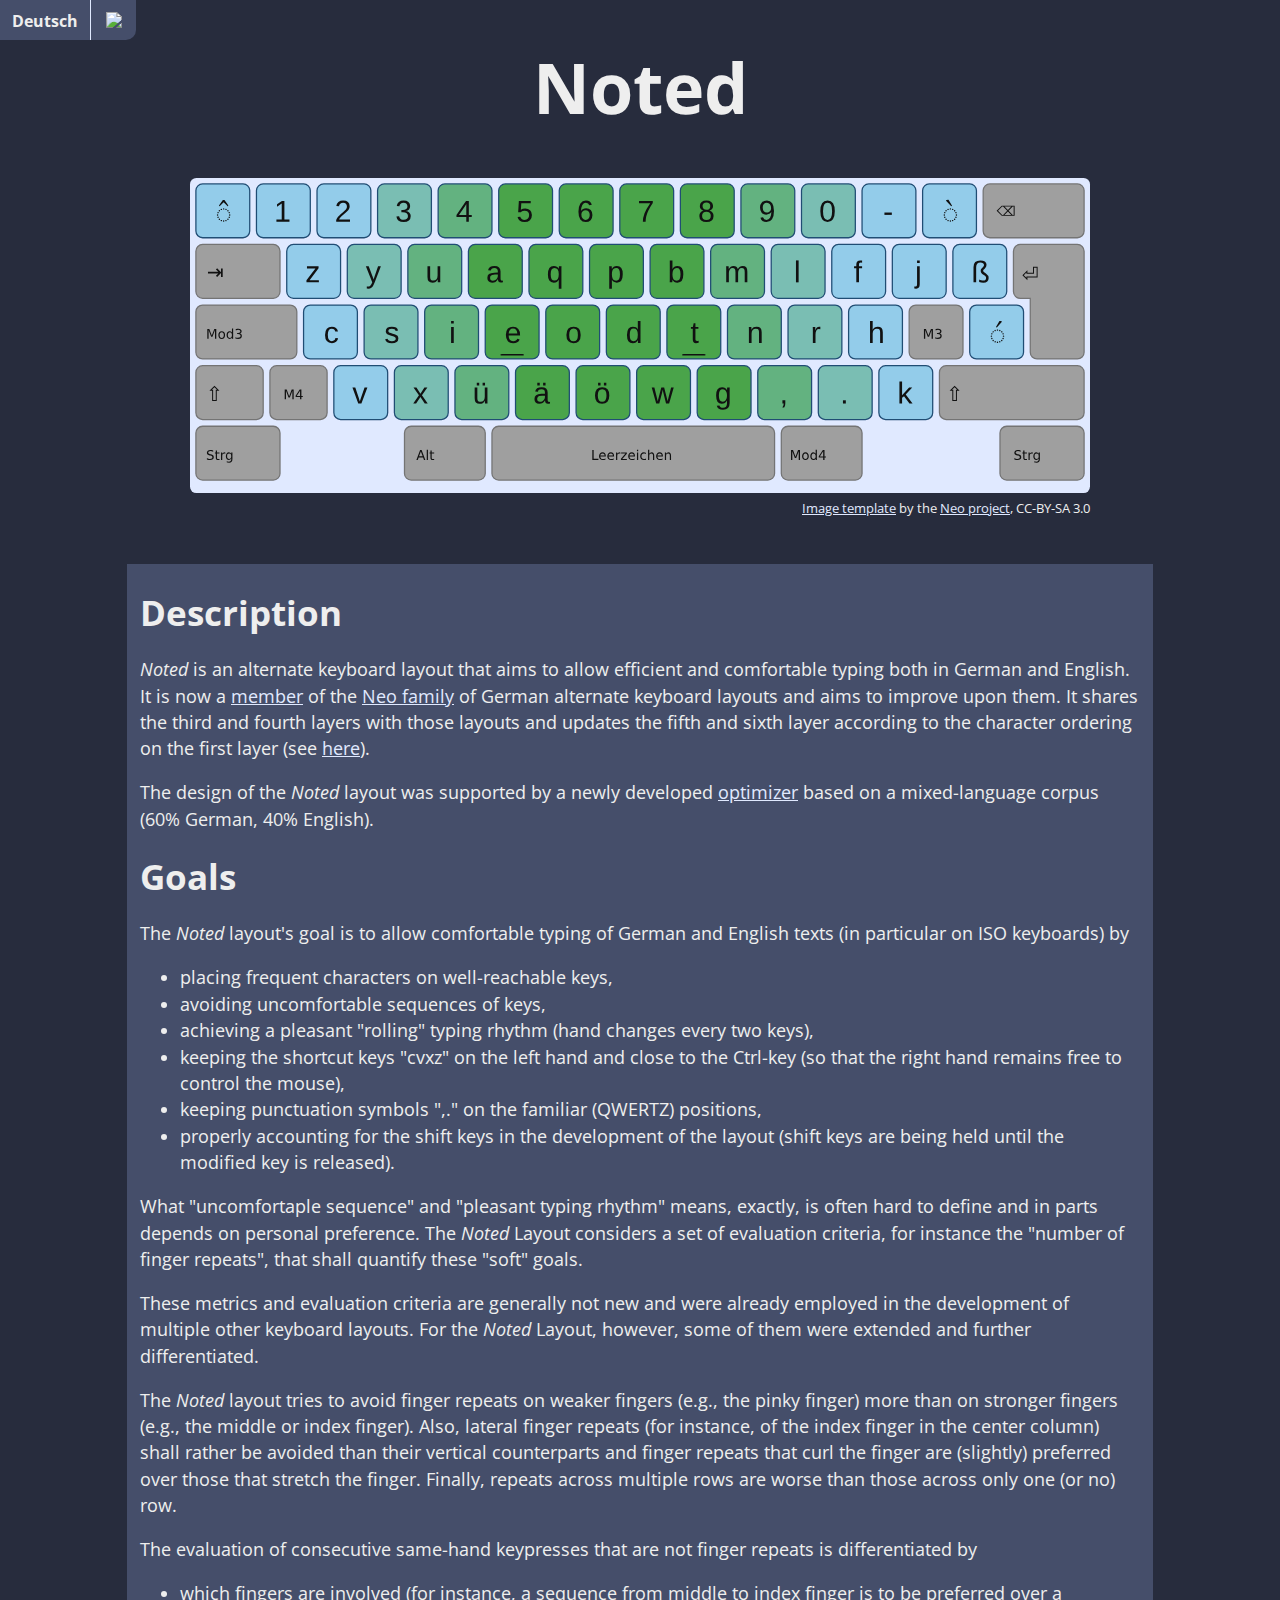
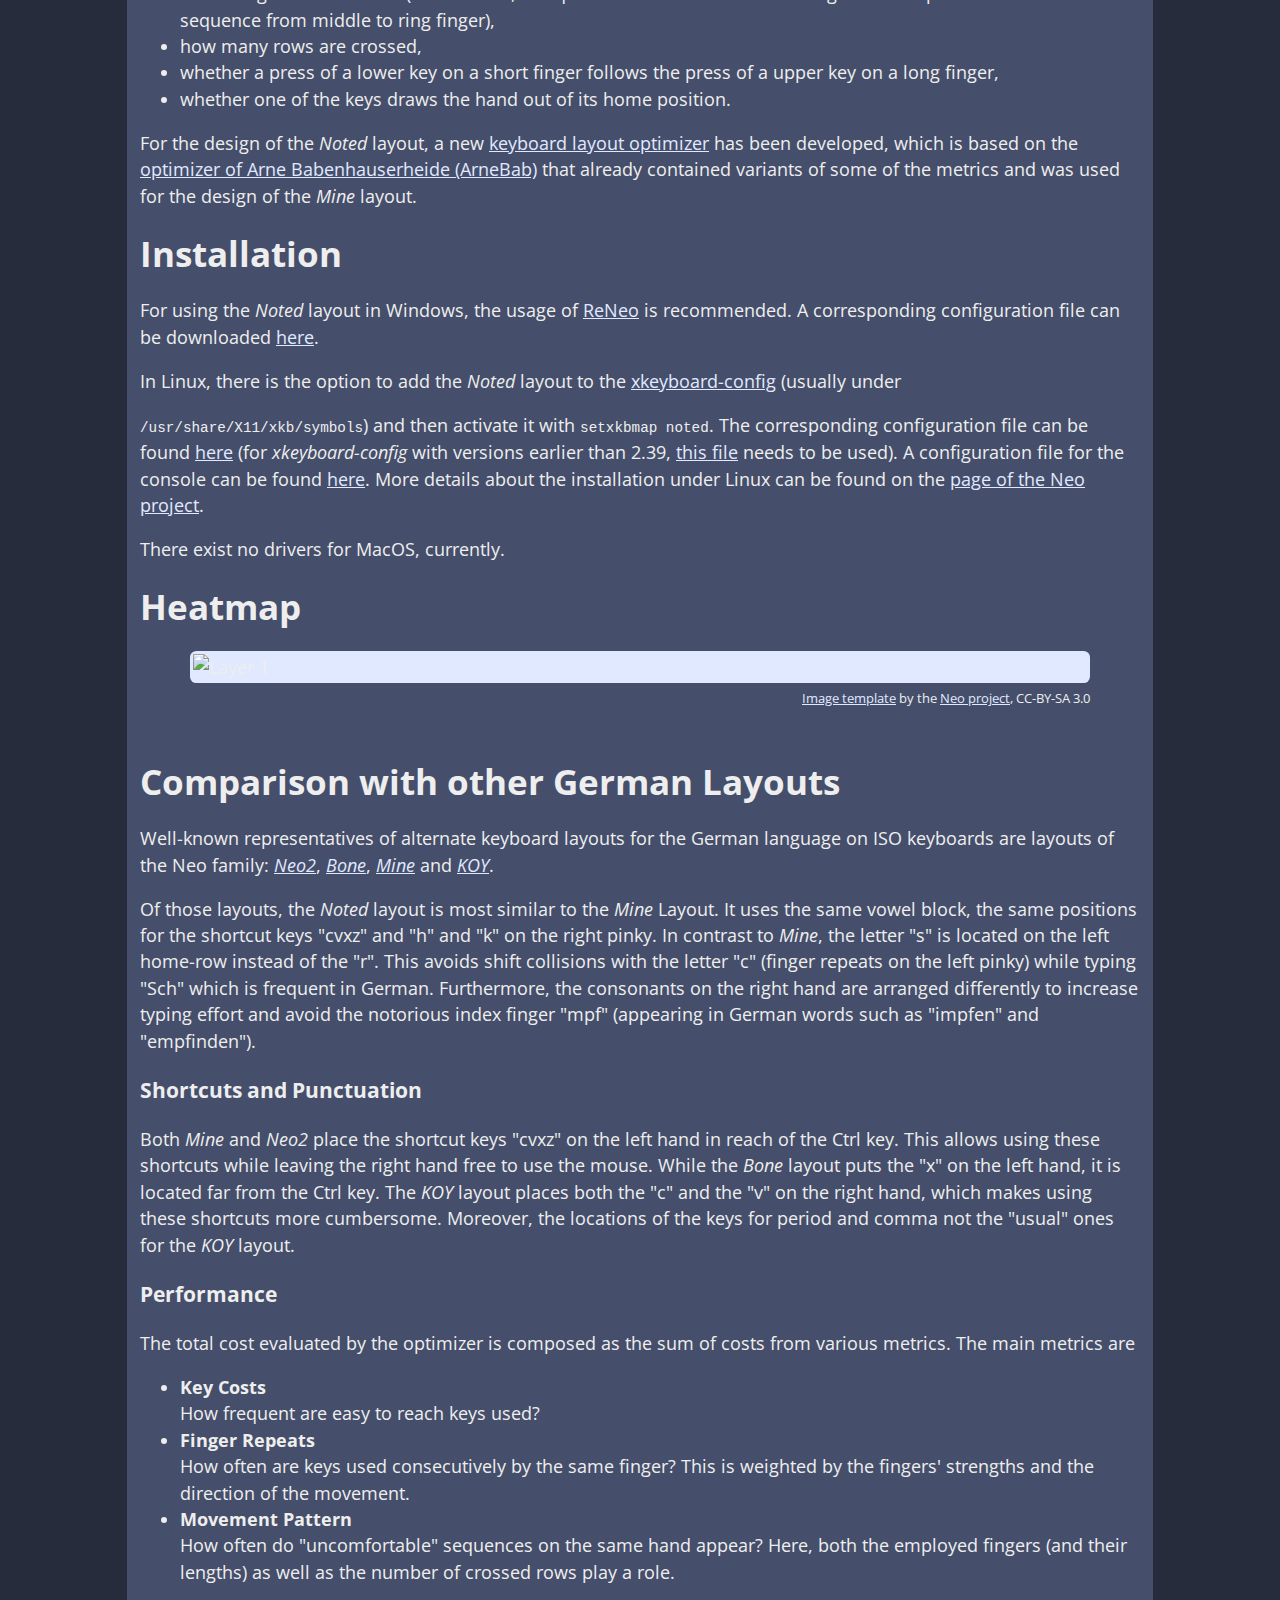
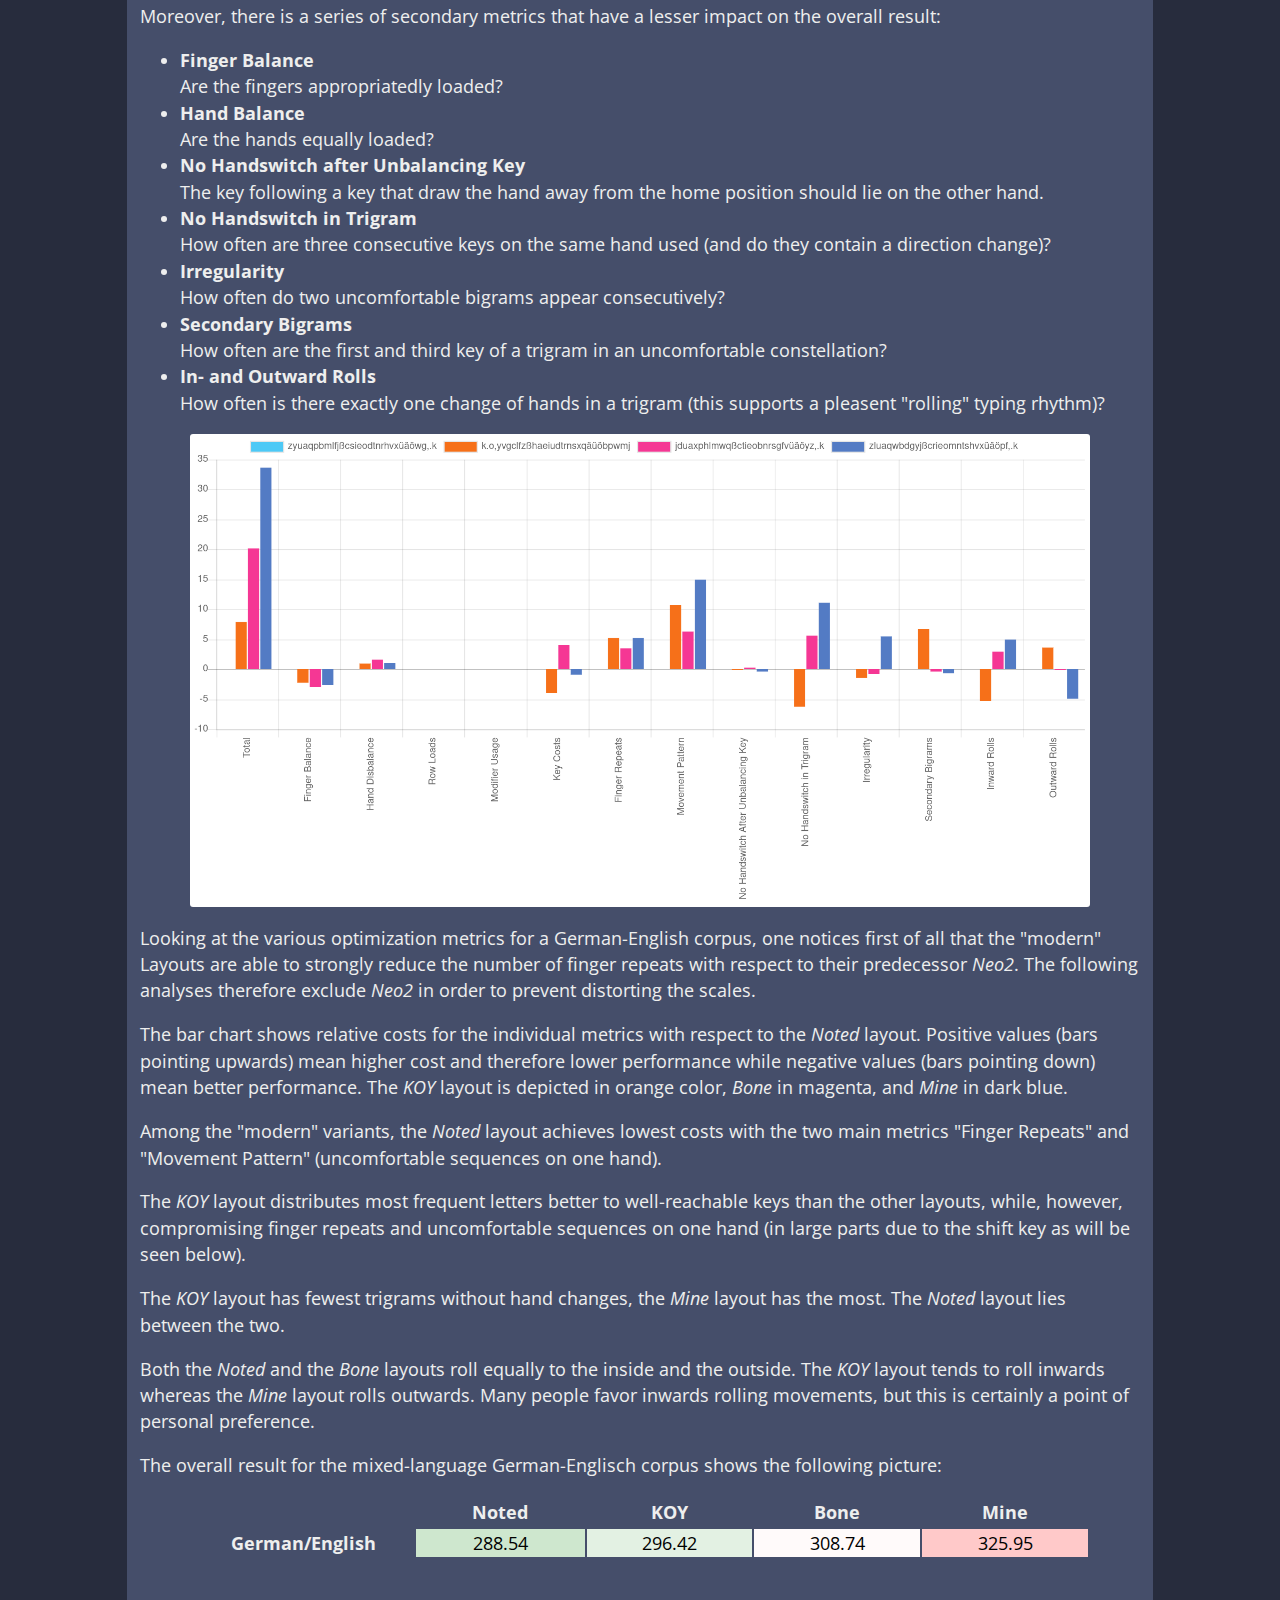
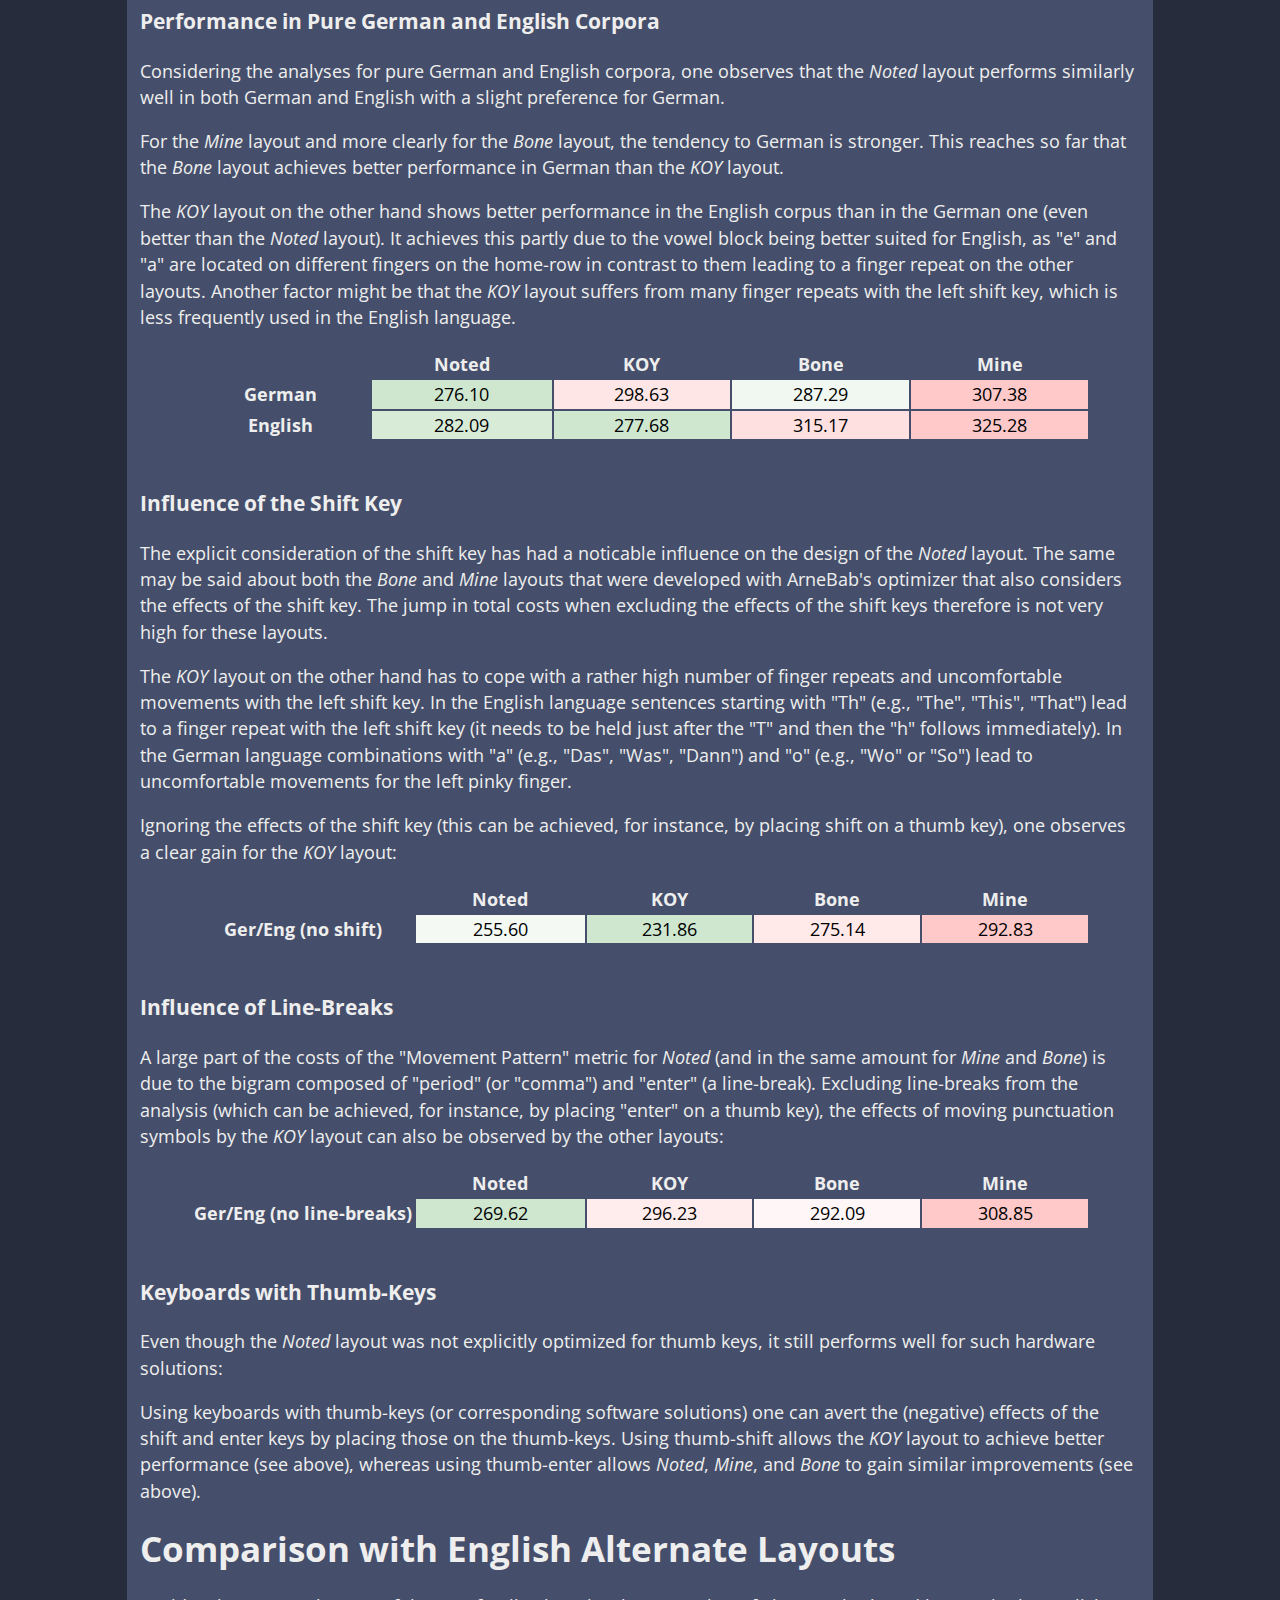
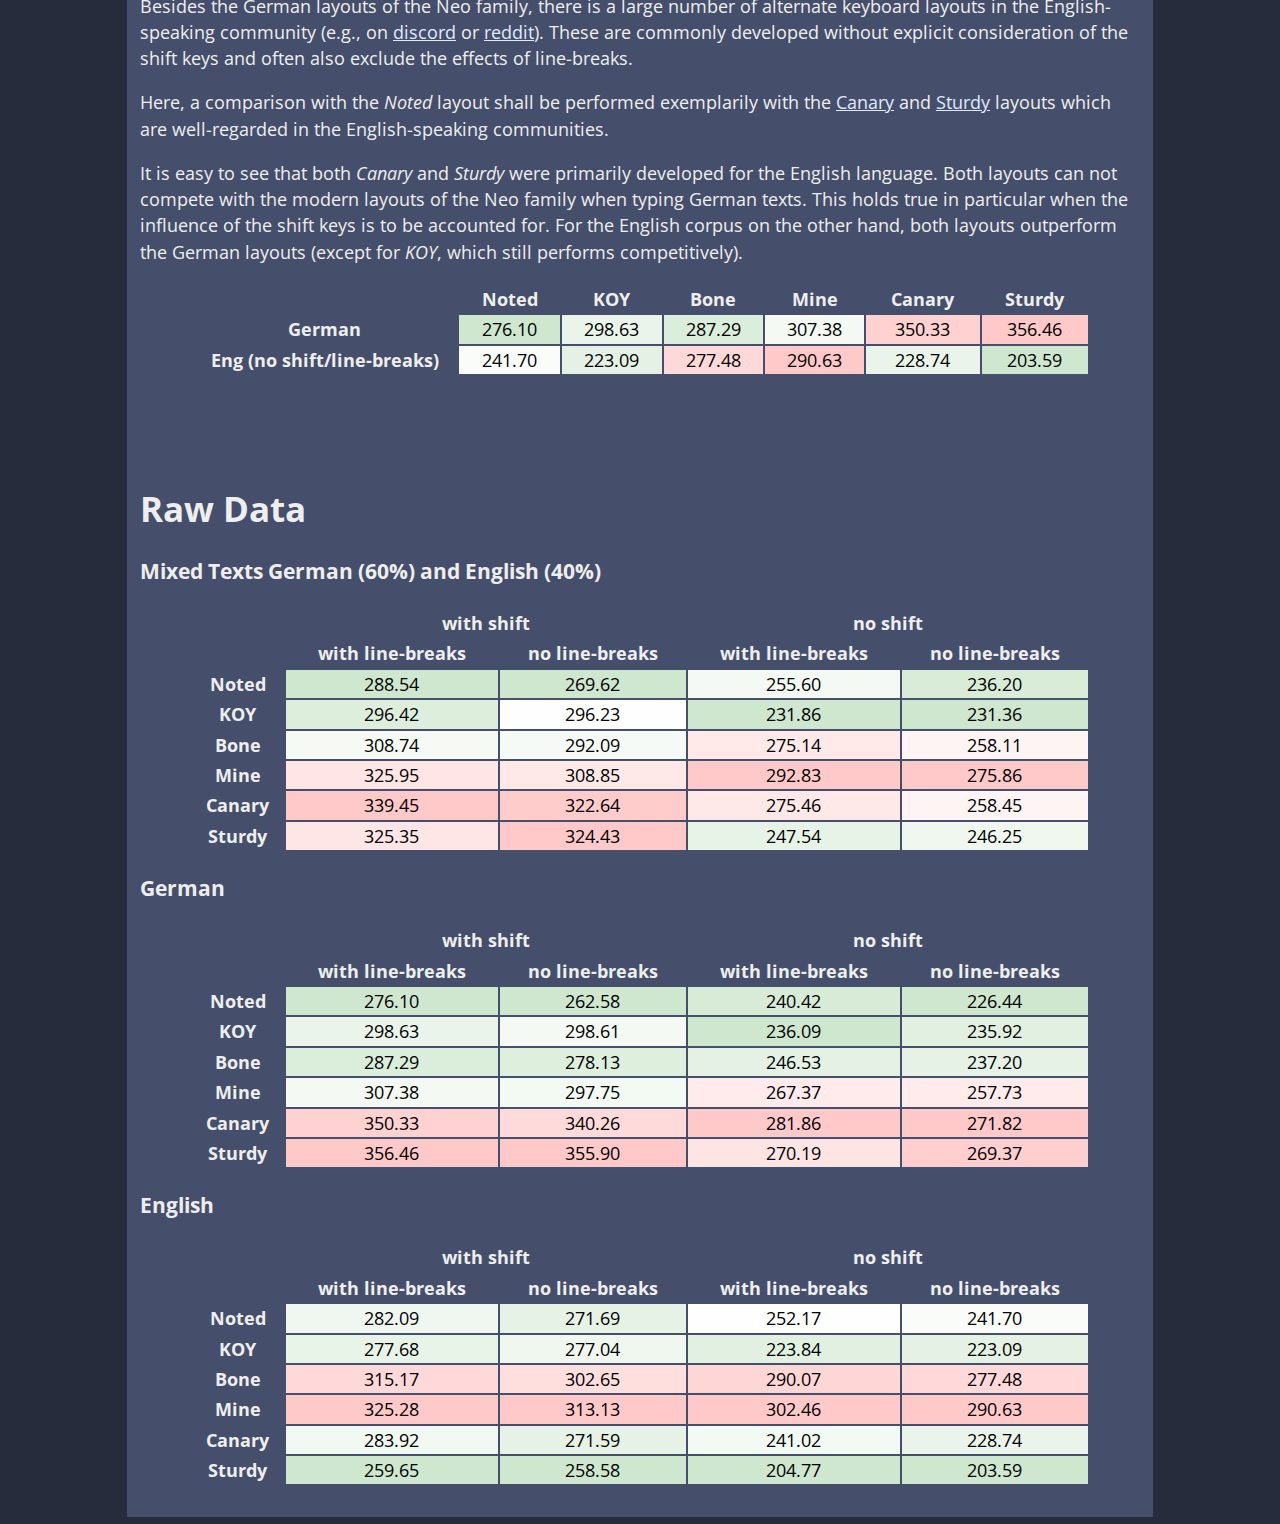
==== docs/index.html @ 29963bb0 "mod: note that the layout is now member of the neo family" ====
<!DOCTYPE html>
<html lang="en">

<head>
  <meta charset="utf-8">
  <meta name="viewport" content="width=device-width, initial-scale=1">
  <meta name="author" content="Dario Götz">
  <meta name="description"
    content="Noted - alternate keyboard layout of the Neo family optimized for German and English">
  <meta name="keywords" content="noted, alternate keyboard layout, German, English" />
  <meta name="language" content="en" />
  <meta name="robots" content="index, follow" />

  <link rel="icon" href="assets/favicon.ico" type="image/png">

  <title>Noted Layout</title>

  <link rel="stylesheet" href="./styles.css">
  <link rel="preconnect" href="https://fonts.googleapis.com">
  <link rel="preconnect" href="https://fonts.gstatic.com" crossorigin>
  <link href="https://fonts.googleapis.com/css2?family=Open+Sans:wght@400&display=swap" rel="stylesheet">
</head>

<body>
  <div class="lang-link-box">
    <div class="lang-link-text">Deutsch</div>
    <a href="./noted_deutsch.html"><span class="lang-link"></span></a>
  </div>

  <div class="github-link-box">
    <div class="github-link-text"><img src="./assets/github.svg" width="25px" style="transform:translateY(4px);"></div>
    <a href="https://github.com/dariogoetz/noted-layout"><span class="github-link"></span></a>
  </div>

  <header>
    <h1>Noted</h1>
  </header>

  <div class="layout-display center">
    <div class="keyboard">
      <img src="assets/noted-1-tkl.path.svg" alt="Layer 1" width="100%" />
    </div>
    <div class="attribution">
      <small><a href="https://git.neo-layout.org/neo/neo-layout/src/branch/master/grafik/bilder-einzeln/flat">Image
          template</a> by the <a href="https://www.neo-layout.org">Neo project</a>, CC-BY-SA 3.0</small>
    </div>
  </div>

  <article>
    <h2>Description</h2>
    <section>
      <p>
        <em>Noted</em> is an alternate keyboard layout that aims to allow efficient and comfortable
        typing both in German and English.
        It is now a <a href="https://www.neo-layout.org/Layouts/noted/">member</a>
        of the <a href="https://www.neo-layout.org">Neo family</a> of German alternate
        keyboard layouts and aims to improve upon them. It shares the third and fourth layers with those
        layouts and updates the fifth and sixth layer according to the character ordering on the first layer
        (see <a href="https://github.com/dariogoetz/noted-layout/tree/main/images">here</a>).
      </p>
      <p>
        The design of the <em>Noted</em> layout was supported by a newly developed
        <a href="https://github.com/dariogoetz/keyboard_layout_optimizer">optimizer</a>
        based on a mixed-language corpus (60% German, 40% English).
      </p>
    </section>

    <h2>Goals</h2>
    <section>
      <p>
        The <em>Noted</em> layout's goal is to allow comfortable typing of German and English
        texts (in particular on ISO keyboards) by
      <ul>
        <li>placing frequent characters on well-reachable keys,</li>
        <li>avoiding uncomfortable sequences of keys,</li>
        <li>achieving a pleasant "rolling" typing rhythm (hand changes every two keys),</li>
        <li>keeping the shortcut keys "cvxz" on the left hand and close to the Ctrl-key
          (so that the right hand remains free to control the mouse),</li>
        <li>keeping punctuation symbols ",." on the familiar (QWERTZ) positions,</li>
        <li>properly accounting for the shift keys in the development of the layout
          (shift keys are being held until the modified key is released).</li>
      </ul>
      </p>
      <p>
        What "uncomfortaple sequence" and "pleasant typing rhythm" means, exactly, is often hard
        to define and in parts depends on personal preference.
        The <em>Noted</em> Layout considers a set of evaluation criteria, for instance the "number of finger repeats",
        that shall quantify these "soft" goals.
      </p>
      <p>
        These metrics and evaluation criteria are generally not new and were already employed
        in the development of multiple other keyboard layouts.
        For the <em>Noted</em> Layout, however, some of them were extended and further differentiated.
      </p>
      <p>
        The <em>Noted</em> layout tries to avoid finger repeats on weaker fingers (e.g., the pinky finger)
        more than on stronger fingers (e.g., the middle or index finger). Also, lateral finger repeats
        (for instance, of the index finger in the center column) shall rather be avoided than their vertical
        counterparts and finger repeats that curl the finger are (slightly) preferred over those that stretch
        the finger. Finally, repeats across multiple rows are worse than those across only one (or no) row.
      </p>
      <p>
        The evaluation of consecutive same-hand keypresses that are not finger repeats is differentiated
        by
      <ul>
        <li>which fingers are involved (for instance, a sequence from middle to index finger is to be
          preferred over a sequence from middle to ring finger),</li>
        <li>how many rows are crossed,</li>
        <li>whether a press of a lower key on a short finger follows the press of a upper key on a long finger,</li>
        <li>whether one of the keys draws the hand out of its home position.</li>
      </ul>
      </p>
      <p>
        For the design of the <em>Noted</em> layout, a new
        <a href="https://github.com/dariogoetz/keyboard_layout_optimizer">keyboard layout optimizer</a> has been
        developed,
        which is based on the <a href="https://hg.sr.ht/~arnebab/evolve-keyboard-layout">optimizer of Arne
          Babenhauserheide (ArneBab)</a>
        that already contained variants of some of the metrics and was used for the design of the <em>Mine</em> layout.
      </p>
    </section>

    <h2>Installation</h2>
    <section>
      <p>
        For using the <em>Noted</em> layout in Windows, the usage of <a
          href="https://www.neo-layout.org/Einrichtung/reneo/">ReNeo</a>
        is recommended. A corresponding configuration file can be downloaded <a
          href="https://raw.githubusercontent.com/dariogoetz/noted-layout/main/reneo/layouts.json">here</a>.
      </p>
      <p>
        In Linux, there is the option to add the <em>Noted</em> layout to the <a
          href="https://www.freedesktop.org/wiki/Software/XKeyboardConfig/">xkeyboard-config</a>
        (usually under
      <pre>/usr/share/X11/xkb/symbols</pre>) and then activate it with <pre>setxkbmap noted</pre>. The corresponding
      configuration file can be found
      <a href="https://raw.githubusercontent.com/dariogoetz/noted-layout/main/xkb/noted">here</a>
      (for <em>xkeyboard-config</em> with versions earlier than 2.39,
      <a href="https://raw.githubusercontent.com/dariogoetz/noted-layout/main/xkb/pre_239/noted">this file</a>
      needs to be used).
      A configuration file for the console can be found <a
        href="https://raw.githubusercontent.com/dariogoetz/noted-layout/main/kbd/noted.map">here</a>.

      More details about the installation under Linux can be found on the <a
        href="https://www.neo-layout.org/Einrichtung/Linux/">page of the Neo project</a>.
      </p>
      <p>
        There exist no drivers for MacOS, currently.
      </p>

      </p>
    </section>

    <h2>Heatmap</h2>
    <section>
      <div class="layout-display center">
        <div class="keyboard">
          <img src="assets/heatmap.mixed.path.svg" alt="Layer 1" width="99%" style="padding: 3px;" />
        </div>
        <div class="attribution">
          <small><a href="https://git.neo-layout.org/neo/neo-layout/src/branch/master/grafik/bilder-einzeln/flat">Image
              template</a> by the <a href="https://www.neo-layout.org">Neo project</a>, CC-BY-SA 3.0</small>
        </div>
      </div>
    </section>

    <h2>Comparison with other German Layouts</h2>
    <section>
      <p>
        Well-known representatives of alternate keyboard layouts for the German language on ISO keyboards are layouts of
        the Neo family:
        <em><a href="https://www.neo-layout.org/Layouts/neo/">Neo2</a></em>,
        <em><a href="https://www.neo-layout.org/Layouts/bone/">Bone</a></em>,
        <em><a href="https://www.neo-layout.org/Layouts/mine/">Mine</a></em>
        and <em><a href="http://www.adnw.de/index.php?n=Main.SeitlicheNachbaranschl%c3%a4ge">KOY</a></em>.
      </p>
      <p>
        Of those layouts, the <em>Noted</em> layout is most similar to the <em>Mine</em> Layout. It uses the same
        vowel block, the same positions for the shortcut keys "cvxz" and "h" and "k" on the right pinky.
        In contrast to <em>Mine</em>, the letter "s" is located on the left home-row instead of the "r". This
        avoids shift collisions with the letter "c" (finger repeats on the left pinky) while typing "Sch" which
        is frequent in German.
        Furthermore, the consonants on the right hand are arranged differently to increase typing effort and avoid
        the notorious index finger "mpf" (appearing in German words such as "impfen" and "empfinden").
      </p>

      <h3>Shortcuts and Punctuation</h3>
      <p>
        Both <em>Mine</em> and <em>Neo2</em> place the shortcut keys "cvxz" on the left hand in reach of the Ctrl key.
        This allows using these shortcuts while leaving the right hand free to use the mouse.
        While the <em>Bone</em> layout puts the "x" on the left hand, it is located far from the Ctrl key.
        The <em>KOY</em> layout places both the "c" and the "v" on the right hand, which makes using these shortcuts
        more cumbersome. Moreover, the locations of the keys for period and comma not the "usual" ones for the
        <em>KOY</em>
        layout.
      </p>

      <h3>Performance</h3>
      <p>
        The total cost evaluated by the optimizer is composed as the sum of costs from various metrics.
        The main metrics are

      <ul>
        <li><b>Key Costs</b>
          <br>How frequent are easy to reach keys used?
        </li>
        <li><b>Finger Repeats</b>
          <br>How often are keys used consecutively by the same finger?
          This is weighted by the fingers' strengths and the direction of the movement.
        </li>
        <li><b>Movement Pattern</b>
          <br>How often do "uncomfortable" sequences on the same hand appear?
          Here, both the employed fingers (and their lengths) as well as the number of crossed rows play a role.
        </li>
      </ul>
      Moreover, there is a series of secondary metrics that have a lesser impact on the overall result:
      <ul>
        <li><b>Finger Balance</b>
          <br>Are the fingers appropriatedly loaded?
        </li>
        <li><b>Hand Balance</b>
          <br>Are the hands equally loaded?
        </li>
        <li><b>No Handswitch after Unbalancing Key</b>
          <br>The key following a key that draw the hand away from the home position should lie on the other hand.
        </li>
        <li><b>No Handswitch in Trigram</b>
          <br>How often are three consecutive keys on the same hand used (and do they contain a direction change)?
        </li>
        <li><b>Irregularity</b>
          <br>How often do two uncomfortable bigrams appear consecutively?
        </li>
        <li><b>Secondary Bigrams</b>
          <br>How often are the first and third key of a trigram in an uncomfortable constellation?
        </li>
        <li><b>In- and Outward Rolls</b>
          <br>How often is there exactly one change of hands in a trigram (this supports a pleasent "rolling" typing
          rhythm)?
        </li>
      </ul>
      </p>

      <img src="assets/comparison_barchart_relative.png" alt="Comparison with modern layouts of the Neo family"
        width="90%" class="center" style="display:block; border-radius: 3px;" />

      <p>
        Looking at the various optimization metrics for a German-English corpus, one notices first of all that the
        "modern"
        Layouts are able to strongly reduce the number of finger repeats with respect to their predecessor
        <em>Neo2</em>.
        The following analyses therefore exclude <em>Neo2</em> in order to prevent distorting the scales.
      </p>
      <p>
        The bar chart shows relative costs for the individual metrics with respect to the <em>Noted</em> layout.
        Positive values (bars pointing upwards) mean higher cost and therefore lower performance while negative values
        (bars pointing down)
        mean better performance. The <em>KOY</em> layout is depicted in orange color, <em>Bone</em> in magenta, and
        <em>Mine</em> in dark blue.
      </p>
      <p>
        Among the "modern" variants, the <em>Noted</em> layout achieves lowest costs with the two main metrics "Finger
        Repeats" and
        "Movement Pattern" (uncomfortable sequences on one hand).
      </p>
      <p>
        The <em>KOY</em> layout distributes most frequent letters better to well-reachable keys than the other layouts,
        while, however, compromising finger repeats and uncomfortable sequences on one hand (in large parts due to the
        shift key
        as will be seen below).
      </p>
      <p>
        The <em>KOY</em> layout has fewest trigrams without hand changes, the <em>Mine</em> layout has the most.
        The <em>Noted</em> layout lies between the two.
      </p>
      <p>
        Both the <em>Noted</em> and the <em>Bone</em> layouts roll equally to the inside and the outside.
        The <em>KOY</em> layout tends to roll inwards whereas the <em>Mine</em> layout rolls outwards.
        Many people favor inwards rolling movements, but this is certainly a point of personal preference.
      </p>
      <p>
        The overall result for the mixed-language German-Englisch corpus shows the following picture:
      <table class="center" style="width: 90%;">
        <thead>
          <tr>
            <th class="blank" width="25%"> </th>
            <th class="row_heading">Noted</th>
            <th class="row_heading">KOY</th>
            <th class="row_heading">Bone</th>
            <th class="row_heading">Mine</th>
          </tr>
        </thead>
        <tbody>
          <tr>
            <th class="row_heading">German/English</th>
            <td class="data" style="background-color:#cee7ce; color:#000; text-align:center" bgcolor="#cee7ce"
              align="center">288.54</td>
            <td class="data" style="background-color:#e3f1e3; color:#000; text-align:center" bgcolor="#e3f1e3"
              align="center">296.42</td>
            <td class="data" style="background-color:#fffafa; color:#000; text-align:center" bgcolor="#fffafa"
              align="center">308.74</td>
            <td class="data" style="background-color:#ffc9c9; color:#000; text-align:center" bgcolor="#ffc9c9"
              align="center">325.95</td>
          </tr>
        </tbody>
      </table>
      <br>
      </p>
    </section>

    <h3>Performance in Pure German and English Corpora</h3>
    <section>
      <p>
        Considering the analyses for pure German and English corpora, one observes that the <em>Noted</em> layout
        performs
        similarly well in both German and English with a slight preference for German.
      </p>
      <p>
        For the <em>Mine</em> layout and more clearly for the <em>Bone</em> layout, the tendency to German is stronger.
        This reaches so far that the <em>Bone</em> layout achieves better performance in German than the <em>KOY</em>
        layout.
      </p>
      <p>
        The <em>KOY</em> layout on the other hand shows better performance in the English corpus than in the German one
        (even better than the <em>Noted</em> layout).
        It achieves this partly due to the vowel block being better suited for English,
        as "e" and "a" are located on different fingers on the home-row in contrast to them leading to a finger repeat
        on the other layouts.
        Another factor might be that the <em>KOY</em> layout suffers from many finger repeats with the left shift key,
        which is less frequently used in the English language.
      </p>
      <p>
      <table class="center" style="width: 90%;">
        <thead>
          <th class="blank" width="20%"> </th>
          <th class="row_heading">Noted</th>
          <th class="row_heading">KOY</th>
          <th class="row_heading">Bone</th>
          <th class="row_heading">Mine</th>
        </thead>
        <tbody>
          <tr>
            <th class="row_heading">German</th>
            <td class="data" style="background-color:#cee7ce; color:#000; text-align:center" bgcolor="#cee7ce"
              align="center">276.10</td>
            <td class="data" style="background-color:#ffe6e6; color:#000; text-align:center" bgcolor="#ffe6e6"
              align="center">298.63</td>
            <td class="data" style="background-color:#f1f8f1; color:#000; text-align:center" bgcolor="#f1f8f1"
              align="center">287.29</td>
            <td class="data" style="background-color:#ffc9c9; color:#000; text-align:center" bgcolor="#ffc9c9"
              align="center">307.38</td>
          </tr>
          <tr>
            <th class="row_heading">English</th>
            <td class="data" style="background-color:#d7ebd7; color:#000; text-align:center" bgcolor="#d7ebd7"
              align="center">282.09</td>
            <td class="data" style="background-color:#cee7ce; color:#000; text-align:center" bgcolor="#cee7ce"
              align="center">277.68</td>
            <td class="data" style="background-color:#ffe0e0; color:#000; text-align:center" bgcolor="#ffe0e0"
              align="center">315.17</td>
            <td class="data" style="background-color:#ffc9c9; color:#000; text-align:center" bgcolor="#ffc9c9"
              align="center">325.28</td>
          </tr>
        </tbody>
      </table>
      <br>
      </p>
    </section>

    <h3>Influence of the Shift Key</h3>
    <section>
      <p>
        The explicit consideration of the shift key has had a noticable influence on the design of the <em>Noted</em>
        layout.
        The same may be said about both the <em>Bone</em> and <em>Mine</em> layouts that were developed with ArneBab's
        optimizer that
        also considers the effects of the shift key.
        The jump in total costs when excluding the effects of the shift keys therefore is not very high for these
        layouts.
      </p>
      <p>
        The <em>KOY</em> layout on the other hand has to cope with a rather high number of finger repeats and
        uncomfortable movements
        with the left shift key. In the English language sentences starting with "Th" (e.g., "The", "This", "That") lead
        to
        a finger repeat with the left shift key (it needs to be held just after the "T" and then the "h" follows
        immediately).
        In the German language combinations with "a" (e.g., "Das", "Was", "Dann") and "o" (e.g., "Wo" or "So") lead to
        uncomfortable
        movements for the left pinky finger.
      </p>
      <p>
        Ignoring the effects of the shift key (this can be achieved, for instance, by placing shift on a thumb key),
        one observes a clear gain for the <em>KOY</em> layout:
      <table class="center" style="width: 90%;">
        <thead>
          <tr>
            <th class="blank" width="25%"> </th>
            <th class="row_heading">Noted</th>
            <th class="row_heading">KOY</th>
            <th class="row_heading">Bone</th>
            <th class="row_heading">Mine</th>
          </tr>
        </thead>
        <tbody>
          <tr>
            <th class="row_heading">Ger/Eng (no shift)</th>
            <td class="data" style="background-color:#f4f9f4; color:#000; text-align:center" bgcolor="#f4f9f4"
              align="center">255.60</td>
            <td class="data" style="background-color:#cee7ce; color:#000; text-align:center" bgcolor="#cee7ce"
              align="center">231.86</td>
            <td class="data" style="background-color:#ffe9e9; color:#000; text-align:center" bgcolor="#ffe9e9"
              align="center">275.14</td>
            <td class="data" style="background-color:#ffc9c9; color:#000; text-align:center" bgcolor="#ffc9c9"
              align="center">292.83</td>
          </tr>
        </tbody>
      </table>
      <br>
      </p>
    </section>

    <h3>Influence of Line-Breaks</h3>
    <section>
      <p>
        A large part of the costs of the "Movement Pattern" metric for <em>Noted</em> (and in the same amount for
        <em>Mine</em> and <em>Bone</em>)
        is due to the bigram composed of "period" (or "comma") and "enter" (a line-break). Excluding line-breaks from
        the analysis
        (which can be achieved, for instance, by placing "enter" on a thumb key), the effects of moving punctuation
        symbols by the <em>KOY</em>
        layout can also be observed by the other layouts:
      <table class="center" style="width: 90%;">
        <thead>
          <tr>
            <th class="blank" width="25%"> </th>
            <th class="row_heading">Noted</th>
            <th class="row_heading">KOY</th>
            <th class="row_heading">Bone</th>
            <th class="row_heading">Mine</th>
          </tr>
        </thead>
        <tbody>
          <tr>
            <th class="row_heading">Ger/Eng (no line-breaks)</th>
            <td class="data" style="background-color:#cee7ce; color:#000; text-align:center" bgcolor="#cee7ce"
              align="center">269.62</td>
            <td class="data" style="background-color:#ffecec; color:#000; text-align:center" bgcolor="#ffecec"
              align="center">296.23</td>
            <td class="data" style="background-color:#fff7f7; color:#000; text-align:center" bgcolor="#fff7f7"
              align="center">292.09</td>
            <td class="data" style="background-color:#ffc9c9; color:#000; text-align:center" bgcolor="#ffc9c9"
              align="center">308.85</td>
          </tr>
        </tbody>
      </table>
      <br>
      </p>
    </section>

    <h3>Keyboards with Thumb-Keys</h3>
    <section>
      <p>
        Even though the <em>Noted</em> layout was not explicitly optimized for thumb keys, it still performs
        well for such hardware solutions:
      </p>
      <p>
        Using keyboards with thumb-keys (or corresponding software solutions) one can avert the (negative) effects
        of the shift and enter keys by placing those on the thumb-keys.
        Using thumb-shift allows the <em>KOY</em> layout to achieve better performance (see above), whereas
        using thumb-enter allows <em>Noted</em>, <em>Mine</em>, and <em>Bone</em> to gain similar improvements (see
        above).
      </p>
    </section>

    <h2>Comparison with English Alternate Layouts</h2>
    <section>
      <p>
        Besides the German layouts of the Neo family, there is a large number of alternate keyboard layouts in
        the English-speaking community (e.g., on <a href="https://discord.gg/sxTV2G5Acg">discord</a>
        or <a href="https://www.reddit.com/r/KeyboardLayouts/">reddit</a>).
        These are commonly developed without explicit consideration of the shift keys and often also exclude
        the effects of line-breaks.
      </p>
      <p>
        Here, a comparison with the <em>Noted</em> layout shall be performed exemplarily with the
        <a href="https://github.com/Apsu/Canary">Canary</a>
        and <a href="https://o-x-e-y.github.io/layouts/sturdy/index.html">Sturdy</a>
        layouts which are well-regarded in the English-speaking communities.
      </p>
      <p>
        It is easy to see that both <em>Canary</em> and <em>Sturdy</em> were primarily developed for the English
        language.
        Both layouts can not compete with the modern layouts of the Neo family when typing German texts.
        This holds true in particular when the influence of the shift keys is to be accounted for.
        For the English corpus on the other hand, both layouts outperform the German layouts
        (except for <em>KOY</em>, which still performs competitively).
      <table class="center" style="width: 90%;">
        <thead>
          <tr>
            <th class="blank" width="30%"> </th>
            <th class="row_heading">Noted</th>
            <th class="row_heading">KOY</th>
            <th class="row_heading">Bone</th>
            <th class="row_heading">Mine</th>
            <th class="row_heading">Canary</th>
            <th class="row_heading">Sturdy</th>
          </tr>
        </thead>
        <tbody>
          <tr>
            <th class="row_heading">German</th>
            <td class="data" style="background-color:#cee7ce; color:#000; text-align:center" bgcolor="#cee7ce"
              align="center">276.10</td>
            <td class="data" style="background-color:#eaf4ea; color:#000; text-align:center" bgcolor="#eaf4ea"
              align="center">298.63</td>
            <td class="data" style="background-color:#dbeddb; color:#000; text-align:center" bgcolor="#dbeddb"
              align="center">287.29</td>
            <td class="data" style="background-color:#f4f9f4; color:#000; text-align:center" bgcolor="#f4f9f4"
              align="center">307.38</td>
            <td class="data" style="background-color:#ffd1d1; color:#000; text-align:center" bgcolor="#ffd1d1"
              align="center">350.33</td>
            <td class="data" style="background-color:#ffc9c9; color:#000; text-align:center" bgcolor="#ffc9c9"
              align="center">356.46</td>
          </tr>
          <tr>
            <th class="row_heading">Eng (no shift/line-breaks)</th>
            <td class="data" style="background-color:#f9fcf9; color:#000; text-align:center" bgcolor="#f9fcf9"
              align="center">241.70</td>
            <td class="data" style="background-color:#e4f1e4; color:#000; text-align:center" bgcolor="#e4f1e4"
              align="center">223.09</td>
            <td class="data" style="background-color:#ffd9d9; color:#000; text-align:center" bgcolor="#ffd9d9"
              align="center">277.48</td>
            <td class="data" style="background-color:#ffc9c9; color:#000; text-align:center" bgcolor="#ffc9c9"
              align="center">290.63</td>
            <td class="data" style="background-color:#eaf4ea; color:#000; text-align:center" bgcolor="#eaf4ea"
              align="center">228.74</td>
            <td class="data" style="background-color:#cee7ce; color:#000; text-align:center" bgcolor="#cee7ce"
              align="center">203.59</td>
          </tr>
        </tbody>
      </table>

      </p>
    </section>


    <br><br><br>
    <h2>Raw Data</h2>
    <h3>Mixed Texts German (60%) and English (40%)</h3>
    <section>
      <table class="center" style="width: 90%;">
        <thead>
          <tr>
            <th class="blank"> </th>
            <th class="col_heading" colspan="2">with shift</th>
            <th class="col_heading" colspan="2">no shift</th>
          </tr>
          <tr>
            <th class="blank"> </th>
            <th class="col_heading">with line-breaks</th>
            <th class="col_heading">no line-breaks</th>
            <th class="col_heading">with line-breaks</th>
            <th class="col_heading">no line-breaks</th>
          </tr>
        </thead>
        <tbody>
          <tr>
            <th class="row_heading">Noted</th>
            <td class="data" style="background-color:#cee7ce; color:#000; text-align:center" bgcolor="#cee7ce"
              align="center">288.54</td>
            <td class="data" style="background-color:#cee7ce; color:#000; text-align:center" bgcolor="#cee7ce"
              align="center">269.62</td>
            <td class="data" style="background-color:#f4f9f4; color:#000; text-align:center" bgcolor="#f4f9f4"
              align="center">255.60</td>
            <td class="data" style="background-color:#d8ecd8; color:#000; text-align:center" bgcolor="#d8ecd8"
              align="center">236.20</td>
          </tr>
          <tr>
            <th class="row_heading">KOY</th>
            <td class="data" style="background-color:#ded; color:#000; text-align:center" bgcolor="#ddeedd"
              align="center">296.42</td>
            <td class="data" style="background-color:#fefefe; color:#000; text-align:center" bgcolor="#fefefe"
              align="center">296.23</td>
            <td class="data" style="background-color:#cee7ce; color:#000; text-align:center" bgcolor="#cee7ce"
              align="center">231.86</td>
            <td class="data" style="background-color:#cee7ce; color:#000; text-align:center" bgcolor="#cee7ce"
              align="center">231.36</td>
          </tr>
          <tr>
            <th class="row_heading">Bone</th>
            <td class="data" style="background-color:#f5faf5; color:#000; text-align:center" bgcolor="#f5faf5"
              align="center">308.74</td>
            <td class="data" style="background-color:#f6faf6; color:#000; text-align:center" bgcolor="#f6faf6"
              align="center">292.09</td>
            <td class="data" style="background-color:#ffe9e9; color:#000; text-align:center" bgcolor="#ffe9e9"
              align="center">275.14</td>
            <td class="data" style="background-color:#fff4f4; color:#000; text-align:center" bgcolor="#fff4f4"
              align="center">258.11</td>
          </tr>
          <tr>
            <th class="row_heading">Mine</th>
            <td class="data" style="background-color:#ffe5e5; color:#000; text-align:center" bgcolor="#ffe5e5"
              align="center">325.95</td>
            <td class="data" style="background-color:#ffe8e8; color:#000; text-align:center" bgcolor="#ffe8e8"
              align="center">308.85</td>
            <td class="data" style="background-color:#ffc9c9; color:#000; text-align:center" bgcolor="#ffc9c9"
              align="center">292.83</td>
            <td class="data" style="background-color:#ffc9c9; color:#000; text-align:center" bgcolor="#ffc9c9"
              align="center">275.86</td>
          </tr>
          <tr>
            <th class="row_heading">Canary</th>
            <td class="data" style="background-color:#ffc9c9; color:#000; text-align:center" bgcolor="#ffc9c9"
              align="center">339.45</td>
            <td class="data" style="background-color:#fcc; color:#000; text-align:center" bgcolor="#ffcccc"
              align="center">322.64</td>
            <td class="data" style="background-color:#ffe8e8; color:#000; text-align:center" bgcolor="#ffe8e8"
              align="center">275.46</td>
            <td class="data" style="background-color:#fff4f4; color:#000; text-align:center" bgcolor="#fff4f4"
              align="center">258.45</td>
          </tr>
          <tr>
            <th class="row_heading">Sturdy</th>
            <td class="data" style="background-color:#ffe6e6; color:#000; text-align:center" bgcolor="#ffe6e6"
              align="center">325.35</td>
            <td class="data" style="background-color:#ffc9c9; color:#000; text-align:center" bgcolor="#ffc9c9"
              align="center">324.43</td>
            <td class="data" style="background-color:#e7f3e7; color:#000; text-align:center" bgcolor="#e7f3e7"
              align="center">247.54</td>
            <td class="data" style="background-color:#eff7ef; color:#000; text-align:center" bgcolor="#eff7ef"
              align="center">246.25</td>
          </tr>
        </tbody>
      </table>
    </section>


    <h3>German</h3>
    <section>
      <table class="center" style="width: 90%;">
        <thead>
          <tr>
            <th class="blank"> </th>
            <th class="col_heading" colspan="2">with shift</th>
            <th class="col_heading" colspan="2">no shift</th>
          </tr>
          <tr>
            <th class="blank"> </th>
            <th class="col_heading">with line-breaks</th>
            <th class="col_heading">no line-breaks</th>
            <th class="col_heading">with line-breaks</th>
            <th class="col_heading">no line-breaks</th>
          </tr>
        </thead>
        <tbody>
          <tr>
            <th class="row_heading">Noted</th>
            <td class="data" style="background-color:#cee7ce; color:#000; text-align:center" bgcolor="#cee7ce"
              align="center">276.10</td>
            <td class="data" style="background-color:#cee7ce; color:#000; text-align:center" bgcolor="#cee7ce"
              align="center">262.58</td>
            <td class="data" style="background-color:#d7ebd7; color:#000; text-align:center" bgcolor="#d7ebd7"
              align="center">240.42</td>
            <td class="data" style="background-color:#cee7ce; color:#000; text-align:center" bgcolor="#cee7ce"
              align="center">226.44</td>
          </tr>
          <tr>
            <th class="row_heading">KOY</th>
            <td class="data" style="background-color:#eaf4ea; color:#000; text-align:center" bgcolor="#eaf4ea"
              align="center">298.63</td>
            <td class="data" style="background-color:#f4f9f4; color:#000; text-align:center" bgcolor="#f4f9f4"
              align="center">298.61</td>
            <td class="data" style="background-color:#cee7ce; color:#000; text-align:center" bgcolor="#cee7ce"
              align="center">236.09</td>
            <td class="data" style="background-color:#e2f0e2; color:#000; text-align:center" bgcolor="#e2f0e2"
              align="center">235.92</td>
          </tr>
          <tr>
            <th class="row_heading">Bone</th>
            <td class="data" style="background-color:#dbeddb; color:#000; text-align:center" bgcolor="#dbeddb"
              align="center">287.29</td>
            <td class="data" style="background-color:#deefde; color:#000; text-align:center" bgcolor="#deefde"
              align="center">278.13</td>
            <td class="data" style="background-color:#e4f1e4; color:#000; text-align:center" bgcolor="#e4f1e4"
              align="center">246.53</td>
            <td class="data" style="background-color:#e5f2e5; color:#000; text-align:center" bgcolor="#e5f2e5"
              align="center">237.20</td>
          </tr>
          <tr>
            <th class="row_heading">Mine</th>
            <td class="data" style="background-color:#f4f9f4; color:#000; text-align:center" bgcolor="#f4f9f4"
              align="center">307.38</td>
            <td class="data" style="background-color:#f3f9f3; color:#000; text-align:center" bgcolor="#f3f9f3"
              align="center">297.75</td>
            <td class="data" style="background-color:#ffebeb; color:#000; text-align:center" bgcolor="#ffebeb"
              align="center">267.37</td>
            <td class="data" style="background-color:#ffebeb; color:#000; text-align:center" bgcolor="#ffebeb"
              align="center">257.73</td>
          </tr>
          <tr>
            <th class="row_heading">Canary</th>
            <td class="data" style="background-color:#ffd1d1; color:#000; text-align:center" bgcolor="#ffd1d1"
              align="center">350.33</td>
            <td class="data" style="background-color:#ffdada; color:#000; text-align:center" bgcolor="#ffdada"
              align="center">340.26</td>
            <td class="data" style="background-color:#ffc9c9; color:#000; text-align:center" bgcolor="#ffc9c9"
              align="center">281.86</td>
            <td class="data" style="background-color:#ffc9c9; color:#000; text-align:center" bgcolor="#ffc9c9"
              align="center">271.82</td>
          </tr>
          <tr>
            <th class="row_heading">Sturdy</th>
            <td class="data" style="background-color:#ffc9c9; color:#000; text-align:center" bgcolor="#ffc9c9"
              align="center">356.46</td>
            <td class="data" style="background-color:#ffc9c9; color:#000; text-align:center" bgcolor="#ffc9c9"
              align="center">355.90</td>
            <td class="data" style="background-color:#ffe4e4; color:#000; text-align:center" bgcolor="#ffe4e4"
              align="center">270.19</td>
            <td class="data" style="background-color:#ffcece; color:#000; text-align:center" bgcolor="#ffcece"
              align="center">269.37</td>
          </tr>
        </tbody>
      </table>
    </section>


    <h3>English</h3>
    <section>
      <table class="center" style="width: 90%;">
        <thead>
          <tr>
            <th class="blank"> </th>
            <th class="col_heading" colspan="2">with shift</th>
            <th class="col_heading" colspan="2">no shift</th>
          </tr>
          <tr>
            <th class="blank"> </th>
            <th class="col_heading">with line-breaks</th>
            <th class="col_heading">no line-breaks</th>
            <th class="col_heading">with line-breaks</th>
            <th class="col_heading">no line-breaks</th>
          </tr>
        </thead>
        <tbody>
          <tr>
            <th class="row_heading">Noted</th>
            <td class="data" style="background-color:#f0f7f0; color:#000; text-align:center" bgcolor="#f0f7f0"
              align="center">282.09</td>
            <td class="data" style="background-color:#e6f2e6; color:#000; text-align:center" bgcolor="#e6f2e6"
              align="center">271.69</td>
            <td class="data" style="background-color:#fefefe; color:#000; text-align:center" bgcolor="#fefefe"
              align="center">252.17</td>
            <td class="data" style="background-color:#f9fcf9; color:#000; text-align:center" bgcolor="#f9fcf9"
              align="center">241.70</td>
          </tr>
          <tr>
            <th class="row_heading">KOY</th>
            <td class="data" style="background-color:#e9f4e9; color:#000; text-align:center" bgcolor="#e9f4e9"
              align="center">277.68</td>
            <td class="data" style="background-color:#eff7ef; color:#000; text-align:center" bgcolor="#eff7ef"
              align="center">277.04</td>
            <td class="data" style="background-color:#e1f0e1; color:#000; text-align:center" bgcolor="#e1f0e1"
              align="center">223.84</td>
            <td class="data" style="background-color:#e4f1e4; color:#000; text-align:center" bgcolor="#e4f1e4"
              align="center">223.09</td>
          </tr>
          <tr>
            <th class="row_heading">Bone</th>
            <td class="data" style="background-color:#ffd9d9; color:#000; text-align:center" bgcolor="#ffd9d9"
              align="center">315.17</td>
            <td class="data" style="background-color:#ffdede; color:#000; text-align:center" bgcolor="#ffdede"
              align="center">302.65</td>
            <td class="data" style="background-color:#ffd6d6; color:#000; text-align:center" bgcolor="#ffd6d6"
              align="center">290.07</td>
            <td class="data" style="background-color:#ffd9d9; color:#000; text-align:center" bgcolor="#ffd9d9"
              align="center">277.48</td>
          </tr>
          <tr>
            <th class="row_heading">Mine</th>
            <td class="data" style="background-color:#ffc9c9; color:#000; text-align:center" bgcolor="#ffc9c9"
              align="center">325.28</td>
            <td class="data" style="background-color:#ffc9c9; color:#000; text-align:center" bgcolor="#ffc9c9"
              align="center">313.13</td>
            <td class="data" style="background-color:#ffc9c9; color:#000; text-align:center" bgcolor="#ffc9c9"
              align="center">302.46</td>
            <td class="data" style="background-color:#ffc9c9; color:#000; text-align:center" bgcolor="#ffc9c9"
              align="center">290.63</td>
          </tr>
          <tr>
            <th class="row_heading">Canary</th>
            <td class="data" style="background-color:#f2f8f2; color:#000; text-align:center" bgcolor="#f2f8f2"
              align="center">283.92</td>
            <td class="data" style="background-color:#e5f2e5; color:#000; text-align:center" bgcolor="#e5f2e5"
              align="center">271.59</td>
            <td class="data" style="background-color:#f3f9f3; color:#000; text-align:center" bgcolor="#f3f9f3"
              align="center">241.02</td>
            <td class="data" style="background-color:#eaf4ea; color:#000; text-align:center" bgcolor="#eaf4ea"
              align="center">228.74</td>
          </tr>
          <tr>
            <th class="row_heading">Sturdy</th>
            <td class="data" style="background-color:#cee7ce; color:#000; text-align:center" bgcolor="#cee7ce"
              align="center">259.65</td>
            <td class="data" style="background-color:#cee7ce; color:#000; text-align:center" bgcolor="#cee7ce"
              align="center">258.58</td>
            <td class="data" style="background-color:#cee7ce; color:#000; text-align:center" bgcolor="#cee7ce"
              align="center">204.77</td>
            <td class="data" style="background-color:#cee7ce; color:#000; text-align:center" bgcolor="#cee7ce"
              align="center">203.59</td>
          </tr>
        </tbody>
      </table>
    </section>
  </article>
</body>
---- docs/styles.css ----
html {
    background-color: #272C3D;
    font-family: Open Sans;
    font-size: 1.1em;
    line-height: 1.5;
    color: #EEE;
}

.lang-link-box {
  position: absolute;
  top: 0;
  left: 0;
  width: 70px;
  height: 20px;
  font-size: 0.9em;
  padding: 10px;
  background-color: #454E6A;
}

.lang-link-text {
  width: fit-content;
  margin: auto;
  font-weight: bolder;
}

.lang-link {
  position: absolute;
  width: 100%;
  height: 100%;
  top: 0;
  left: 0;
}

.github-link-box {
  position: absolute;
  top: 0;
  left: 90px;
  width: 25px;
  height: 20px;
  border-left: #e0e9ff 1px solid;
  border-bottom-right-radius: 10px;
  padding: 10px;
  background-color: #454E6A;
}

.github-link-text {
  width: fit-content;
  margin: auto;
  transform: translate(0px, -6px);
  font-weight: bolder;
}

.github-link {
  position: absolute;
  width: 100%;
  height: 100%;
  top: 0;
  left: 0;
}

h2 {
    font-size: 2em;
    font-weight: bolder;
    margin: 1vh auto 1vh auto;
}

section {
    margin: auto auto 2vh auto;
}

header {
    font-weight: bolder;
    font-size: 2em;
    margin-top: -1.4vh;
    margin-bottom: -1.0vh;
    text-align: center;
}

.center {
    margin-left: auto;
    margin-right: auto;
}

.layout-display {
    display: block;
    width: 80vw;
    max-width: 900px;
    margin-top: 2vh;
    margin-bottom: 5vh;
}

.keyboard {
    background-color: #e0e9ff;
    border-radius: 0.5vw;
}

.attribution {
  text-align: right;
}

small {
  font-size: 0.75em;
}

article {
    background-color: #454E6A;
    width: 90vw;
    padding: 1vw;
    /* border-radius: max(1.31vh, 1.5vw); */
    margin: 1vw auto auto auto;
    max-width: 1000px;
}

a:link, a:visited {
  color: #e0e9ff;
}

pre {
  display: inline;
}
@media (max-width: 850px) {
  table {
    font-size: 0.75em;
  }
}
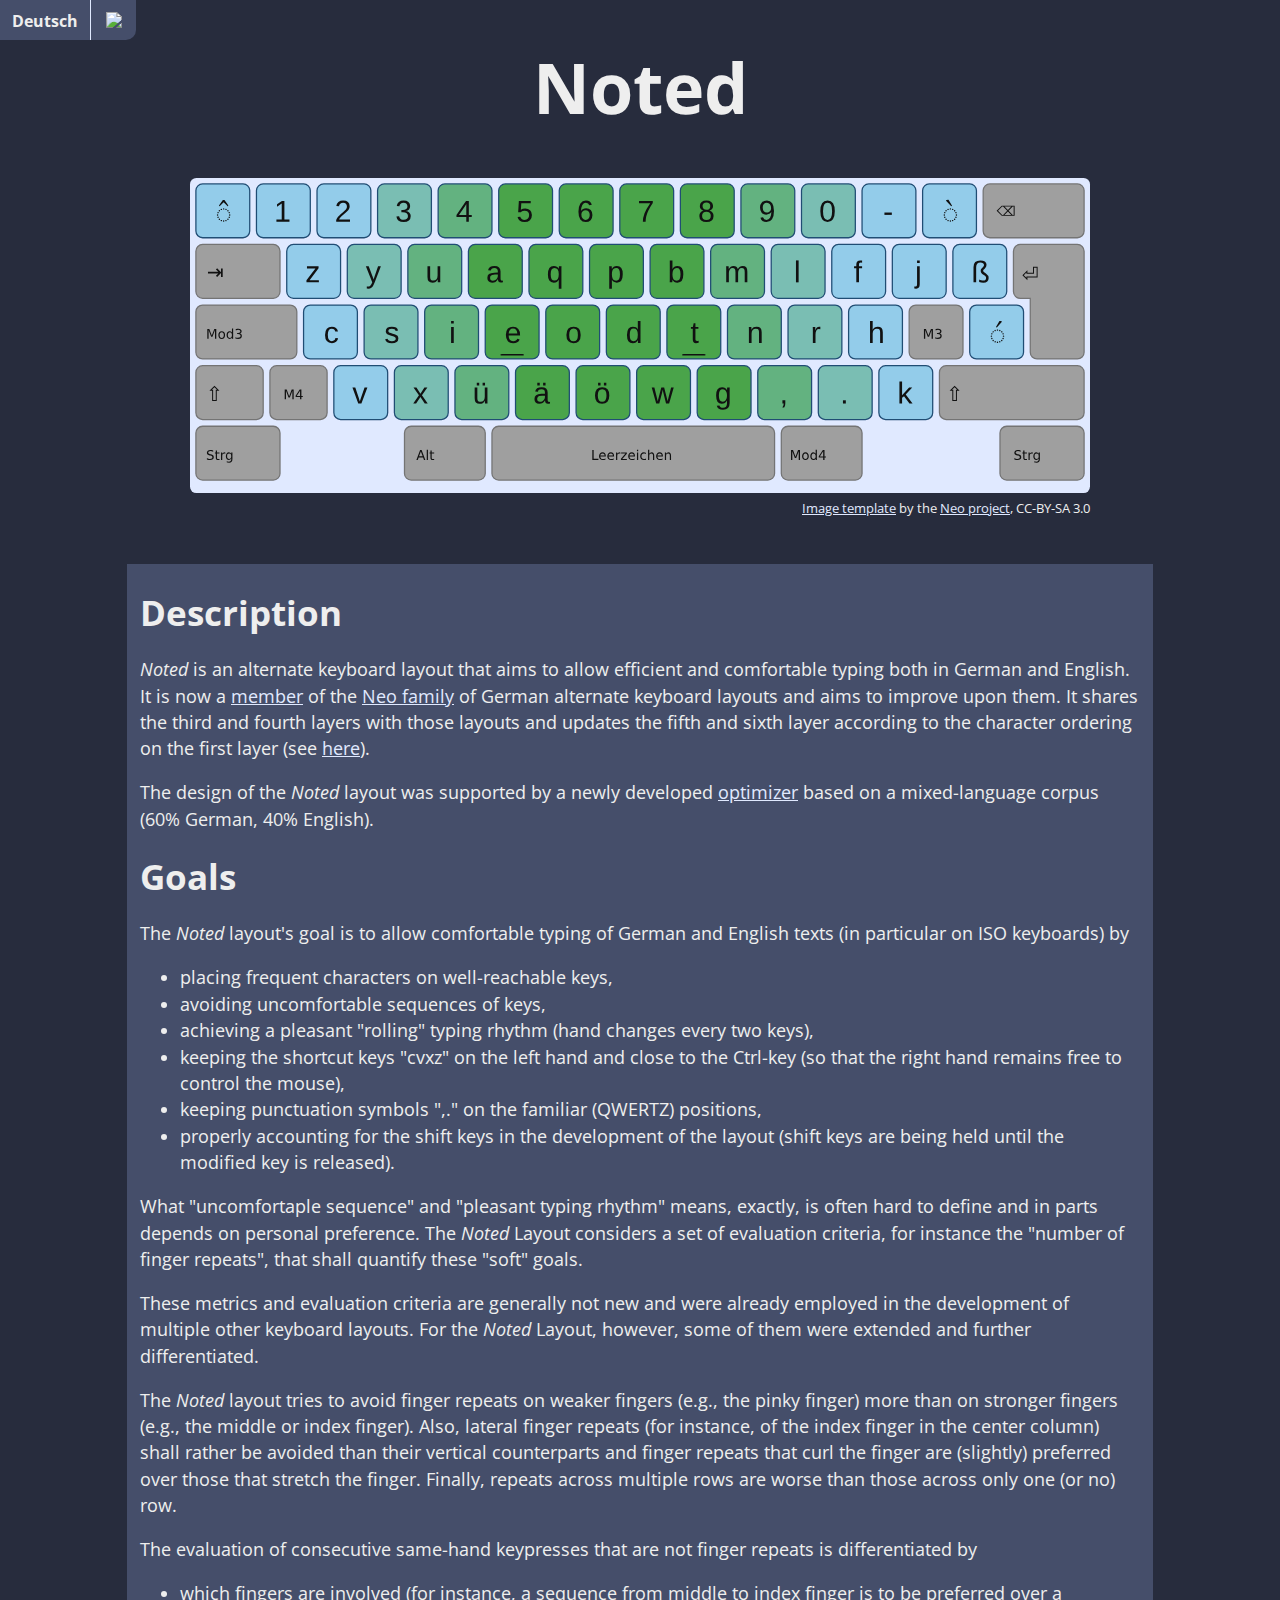
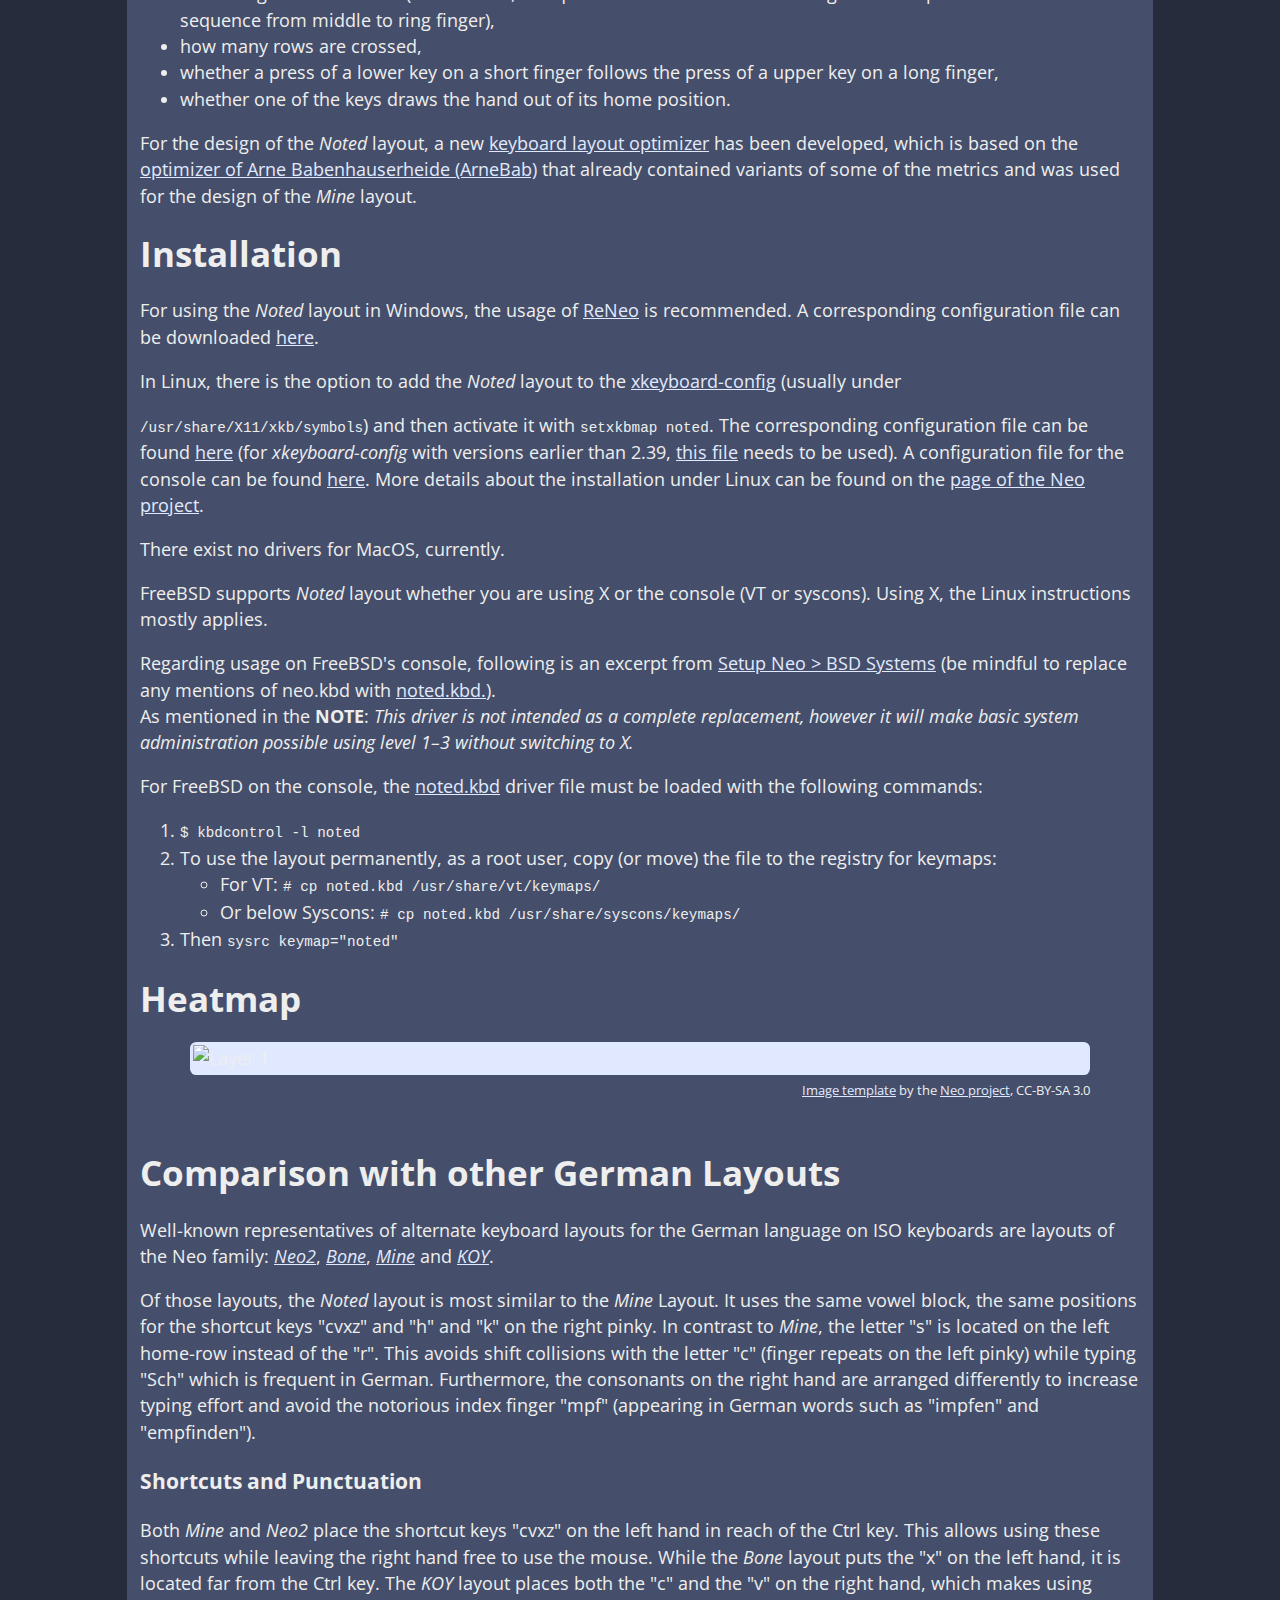
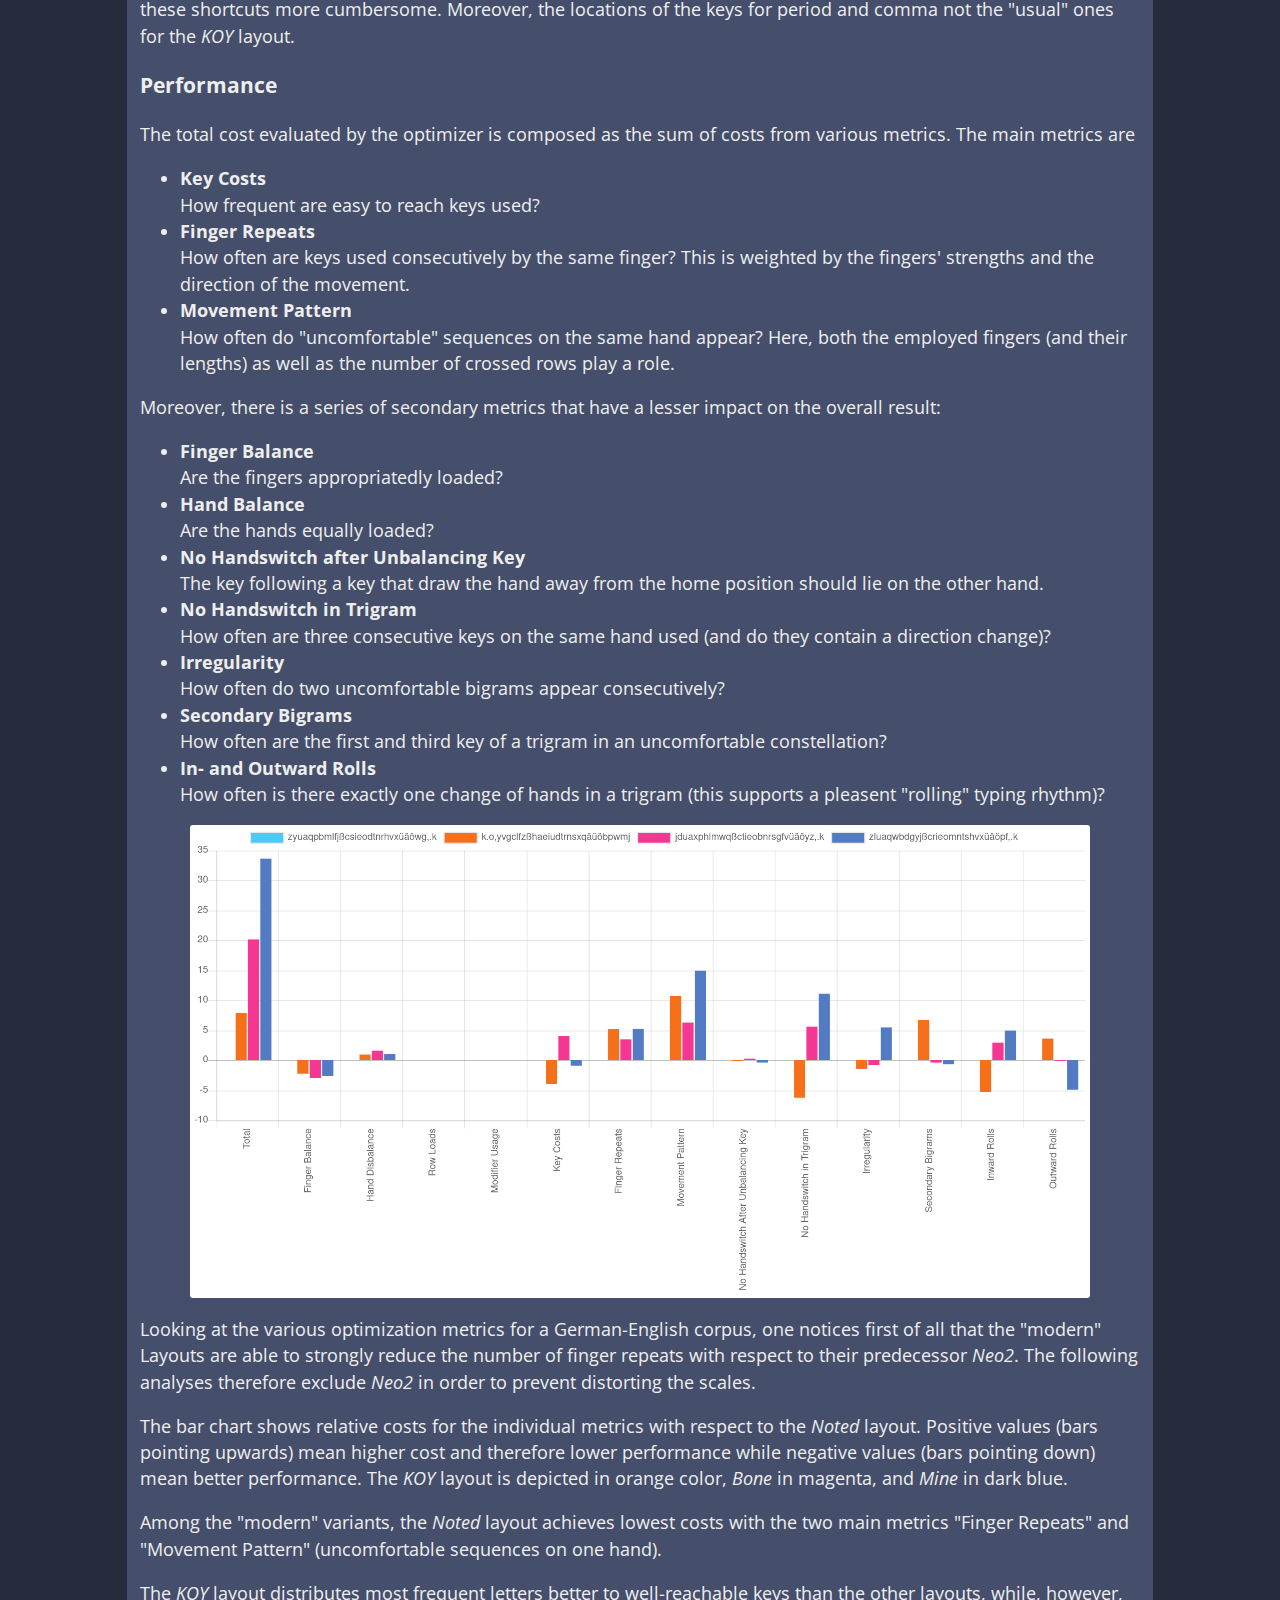
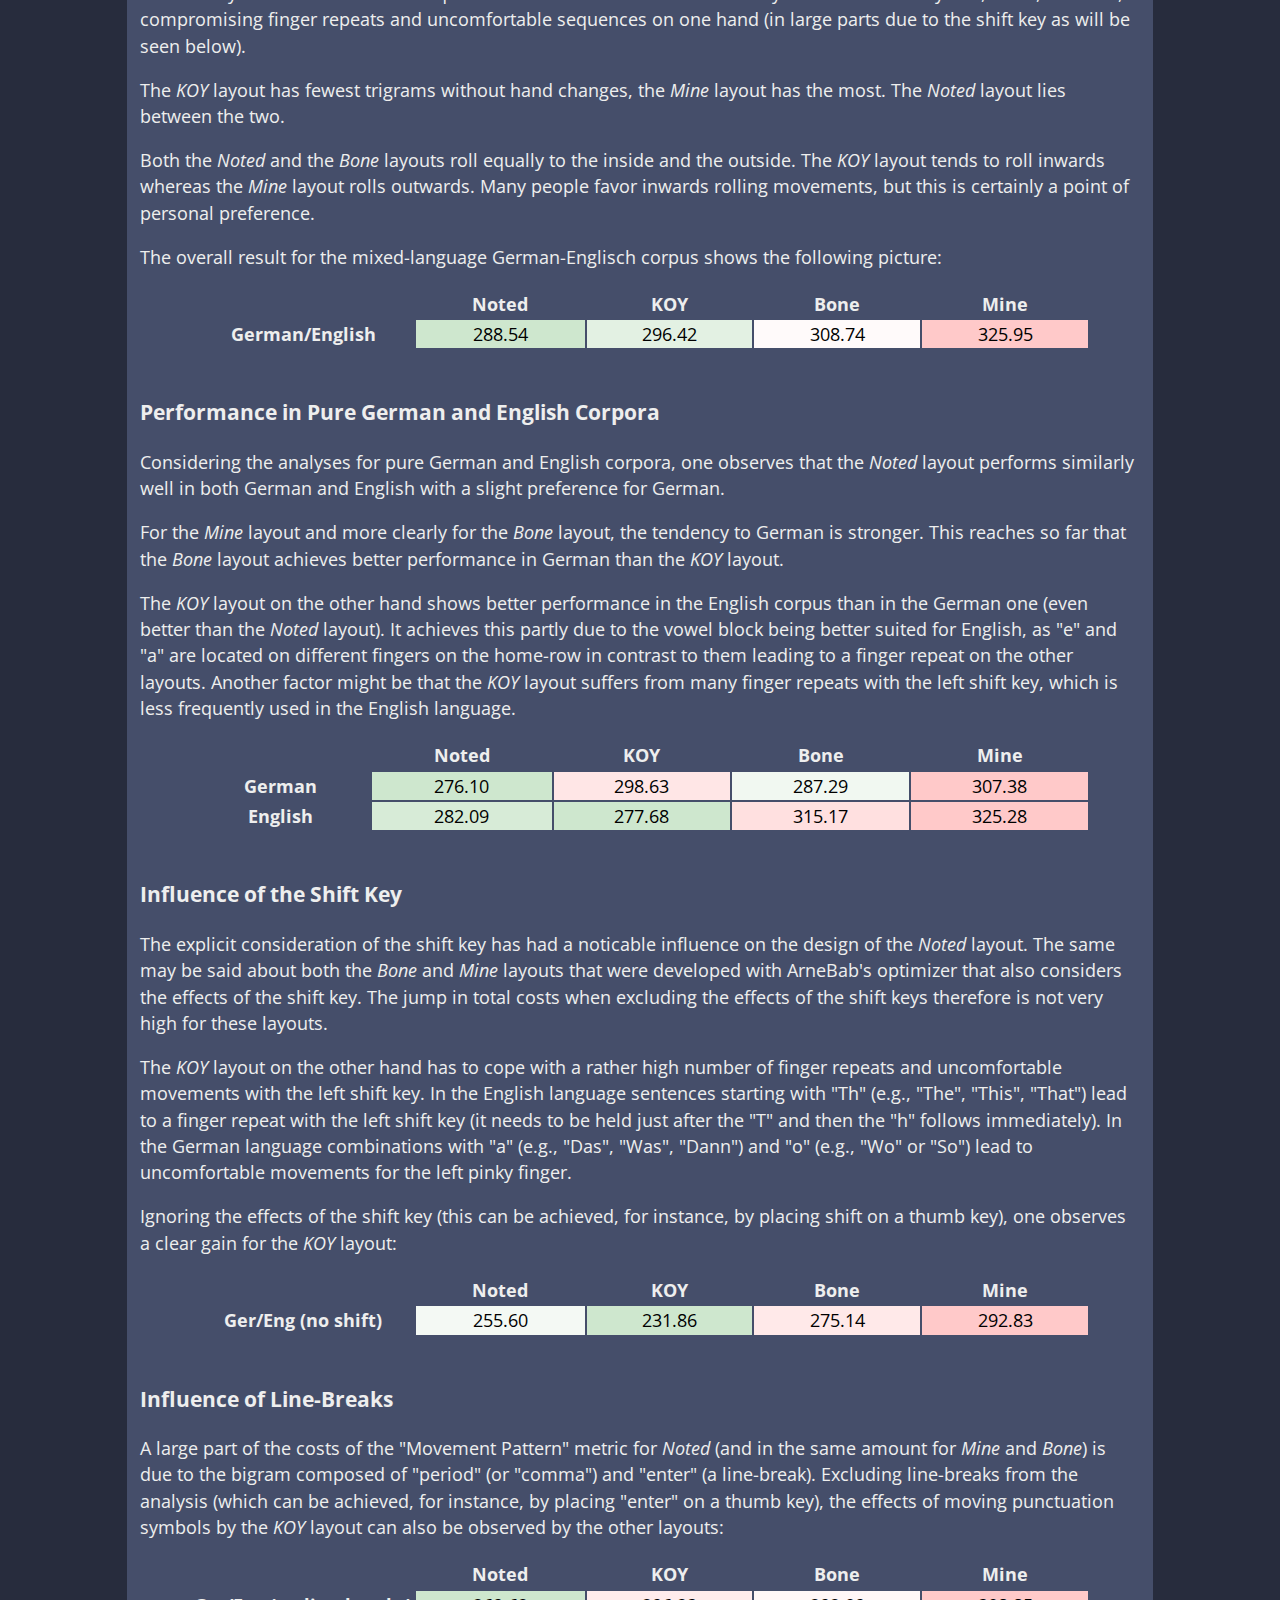
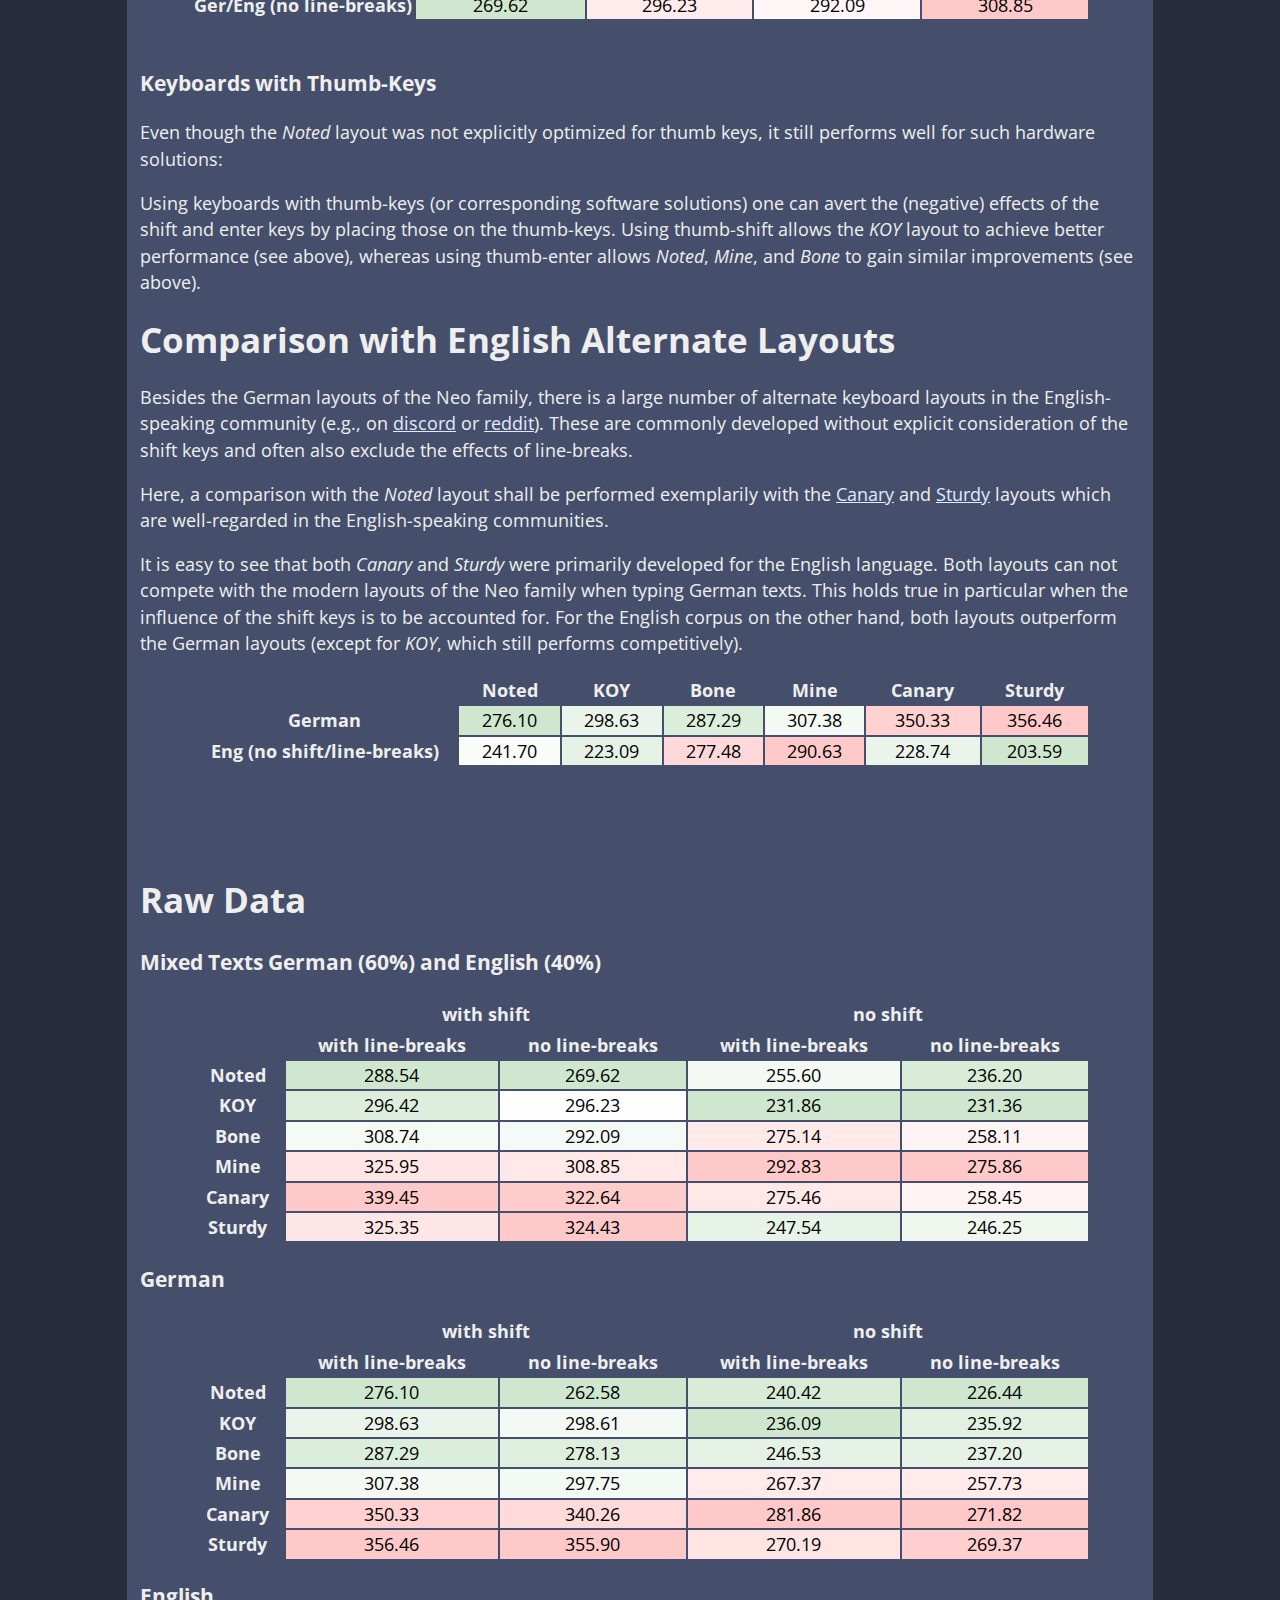
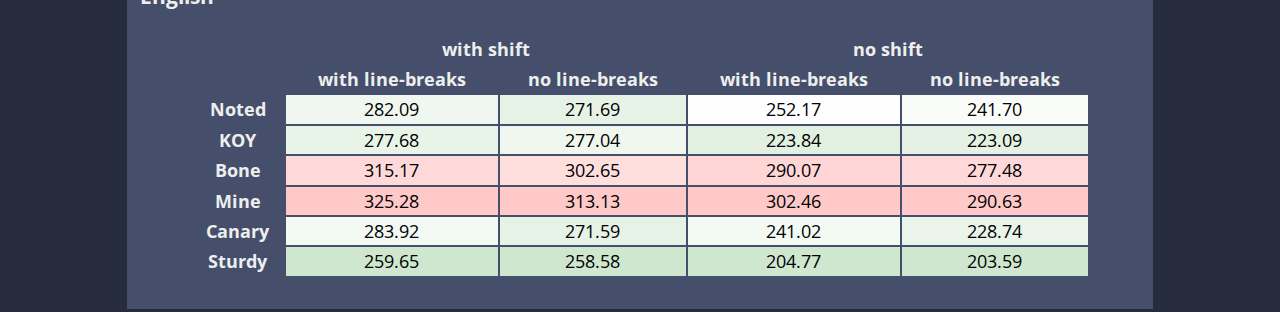
==== commit dedb171c: "feat: create freebsd console driver" ====
--- a/docs/index.html
+++ b/docs/index.html
@@ -148,6 +148,36 @@
         There exist no drivers for MacOS, currently.
       </p>
 
+      <p>
+        FreeBSD supports <em>Noted</em> layout whether you are using X or the console (VT or syscons). Using X, 
+        the Linux instructions mostly applies.
+      </p>
+      <p>
+        Regarding usage on FreeBSD's console, following is an excerpt from 
+       <a href="https://www.neo-layout.org/Einrichtung/BSD/">Setup Neo > BSD Systems</a> (be mindful to replace 
+       any mentions of neo.kbd with 
+       <a href="https://github.com/Jaso-N7/noted-layout/blob/main/kbd/noted.kbd">noted.kbd.</a>).
+       <br>
+
+        As mentioned in the <strong>NOTE</strong>: <em>This driver is  not intended as a complete replacement, however 
+       it will make basic system administration possible using level 1–3 without switching to X.</em>
+      </p>
+      <p>
+        For FreeBSD on the console, the <a href="https://github.com/Jaso-N7/noted-layout/blob/main/kbd/noted.kbd">noted.kbd</a> 
+        driver file must be loaded with the following commands:
+            <ol>
+	          <li><pre>$ kbdcontrol -l noted</pre></li>
+                  <li>To use the layout permanently, as a root user, copy (or move) the file to the registry for keymaps:
+                        <ul>
+                              <li>For VT: <pre># cp noted.kbd /usr/share/vt/keymaps/</pre></li>
+                              <li>Or below Syscons: <pre># cp noted.kbd /usr/share/syscons/keymaps/</pre></li>
+                        </ul>
+                   </li>
+                  <li>Then <pre>sysrc keymap="noted"</pre></li>
+            </ol>
+
+      </p>
+
       </p>
     </section>
 
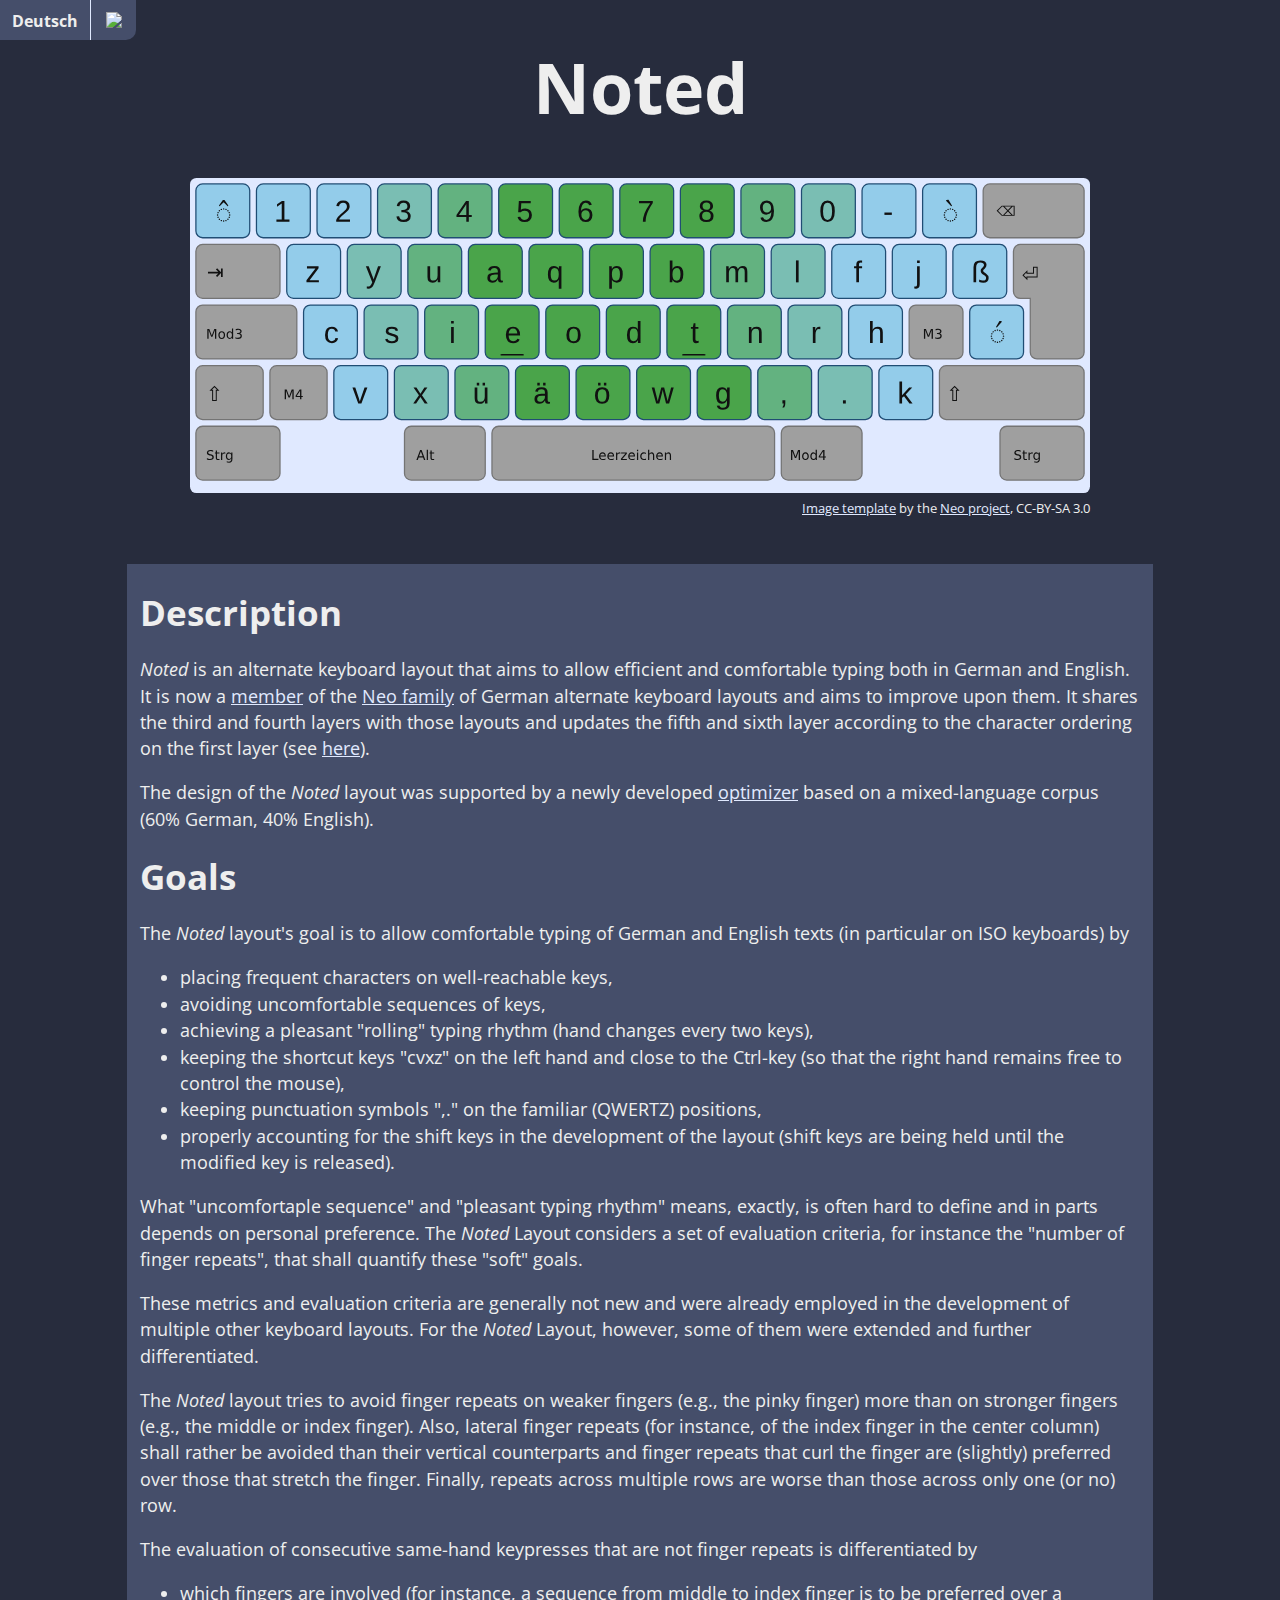
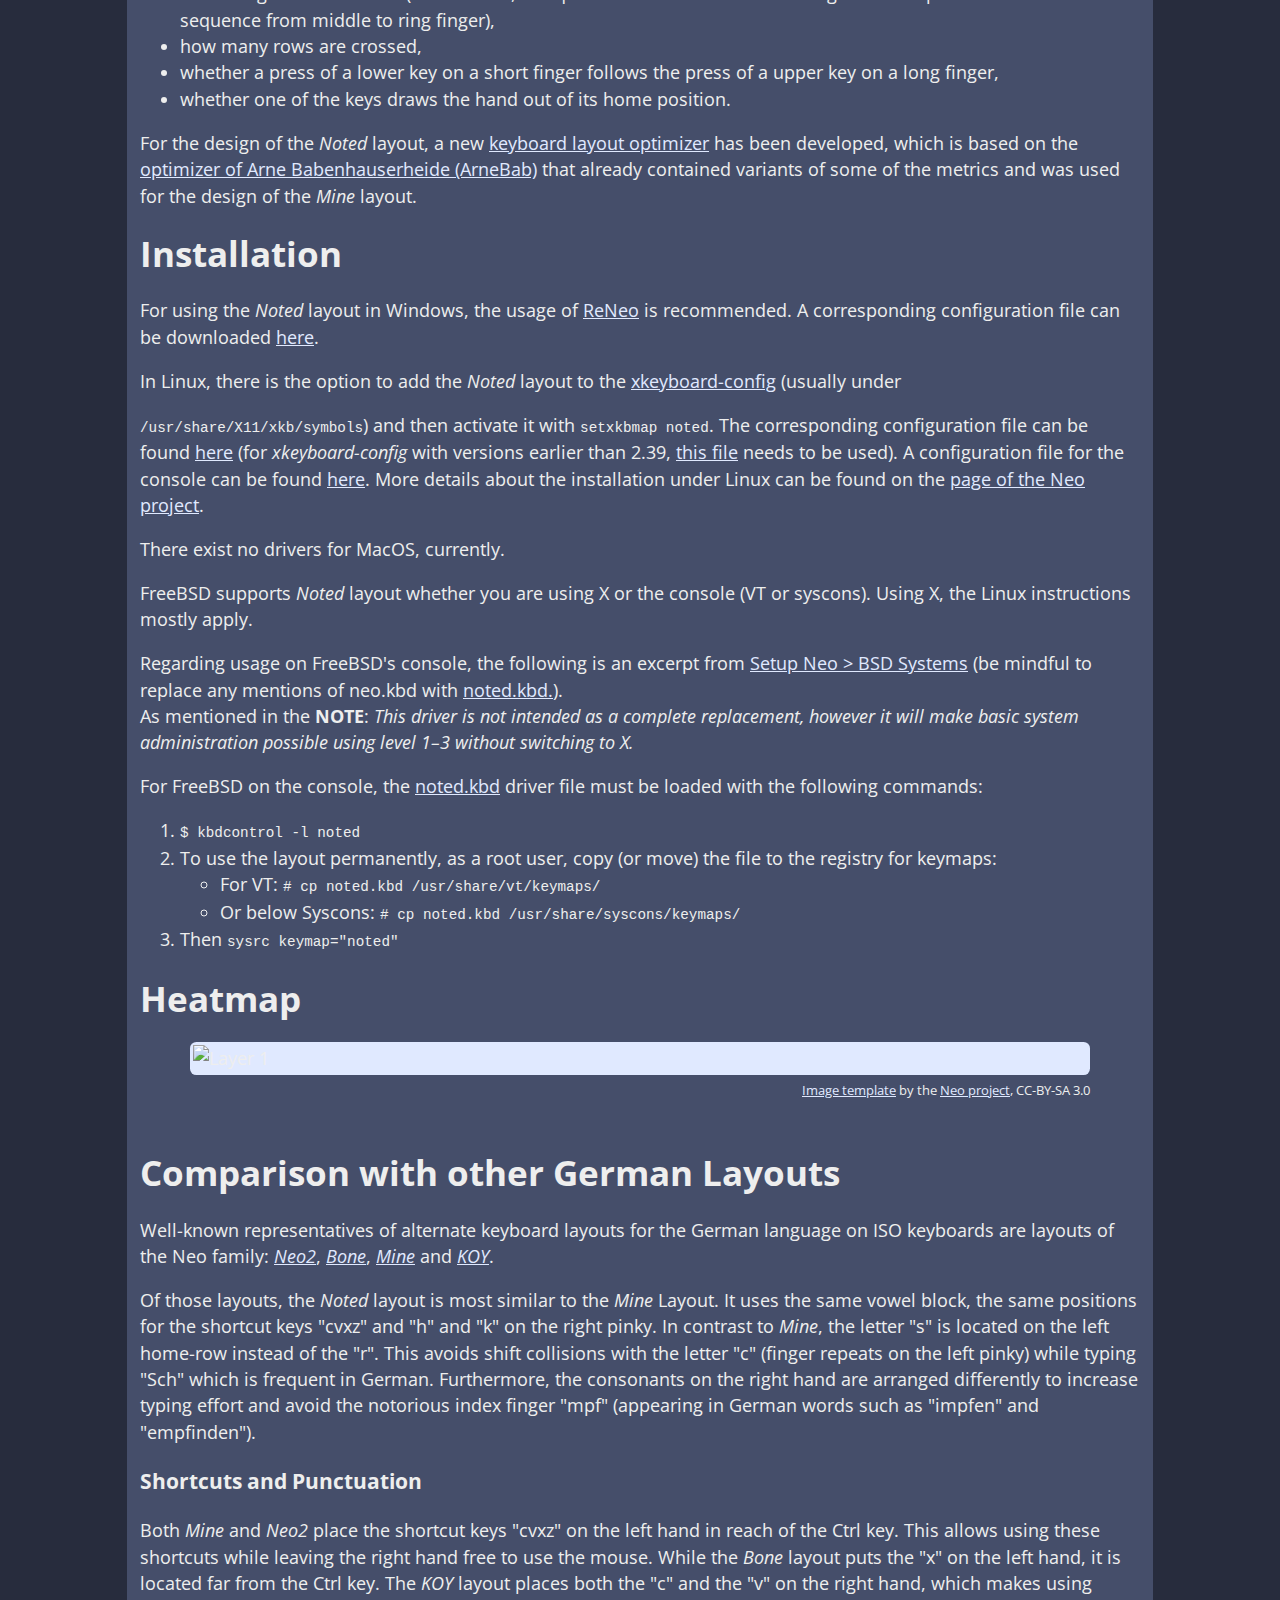
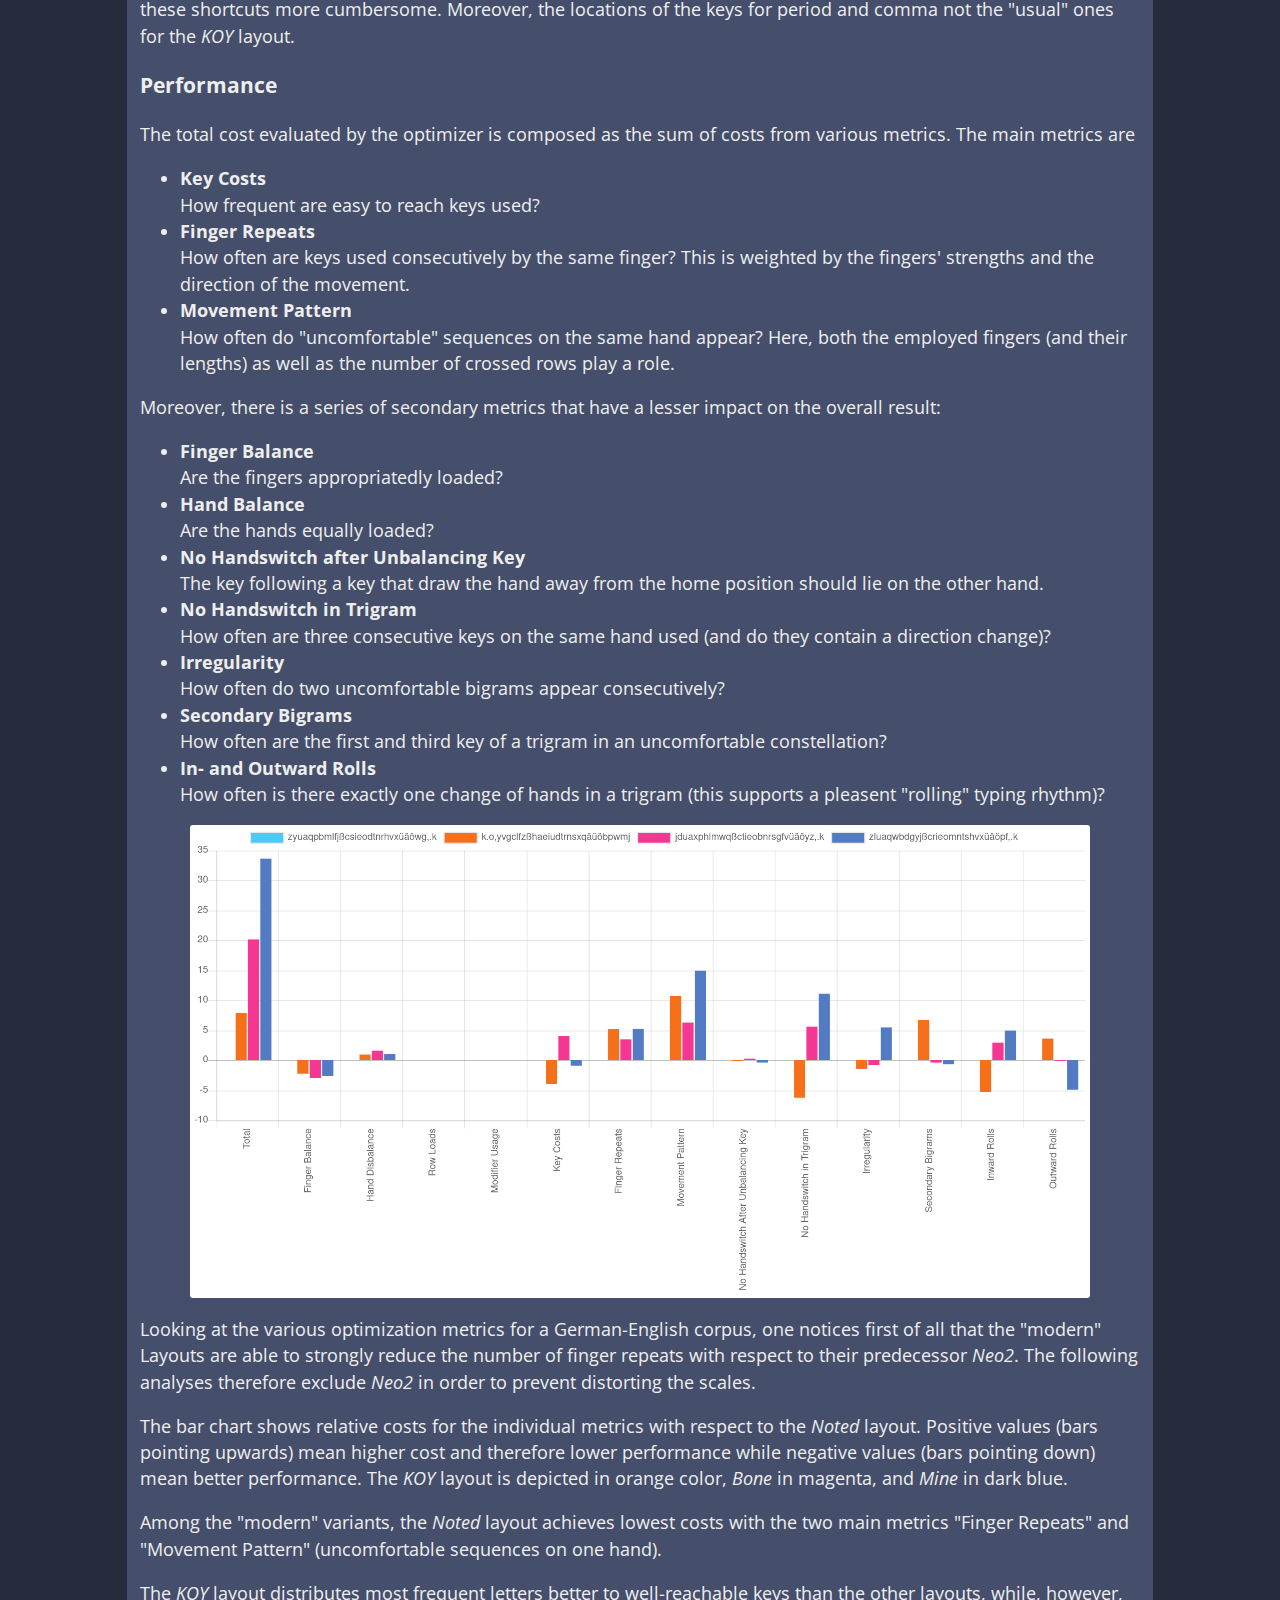
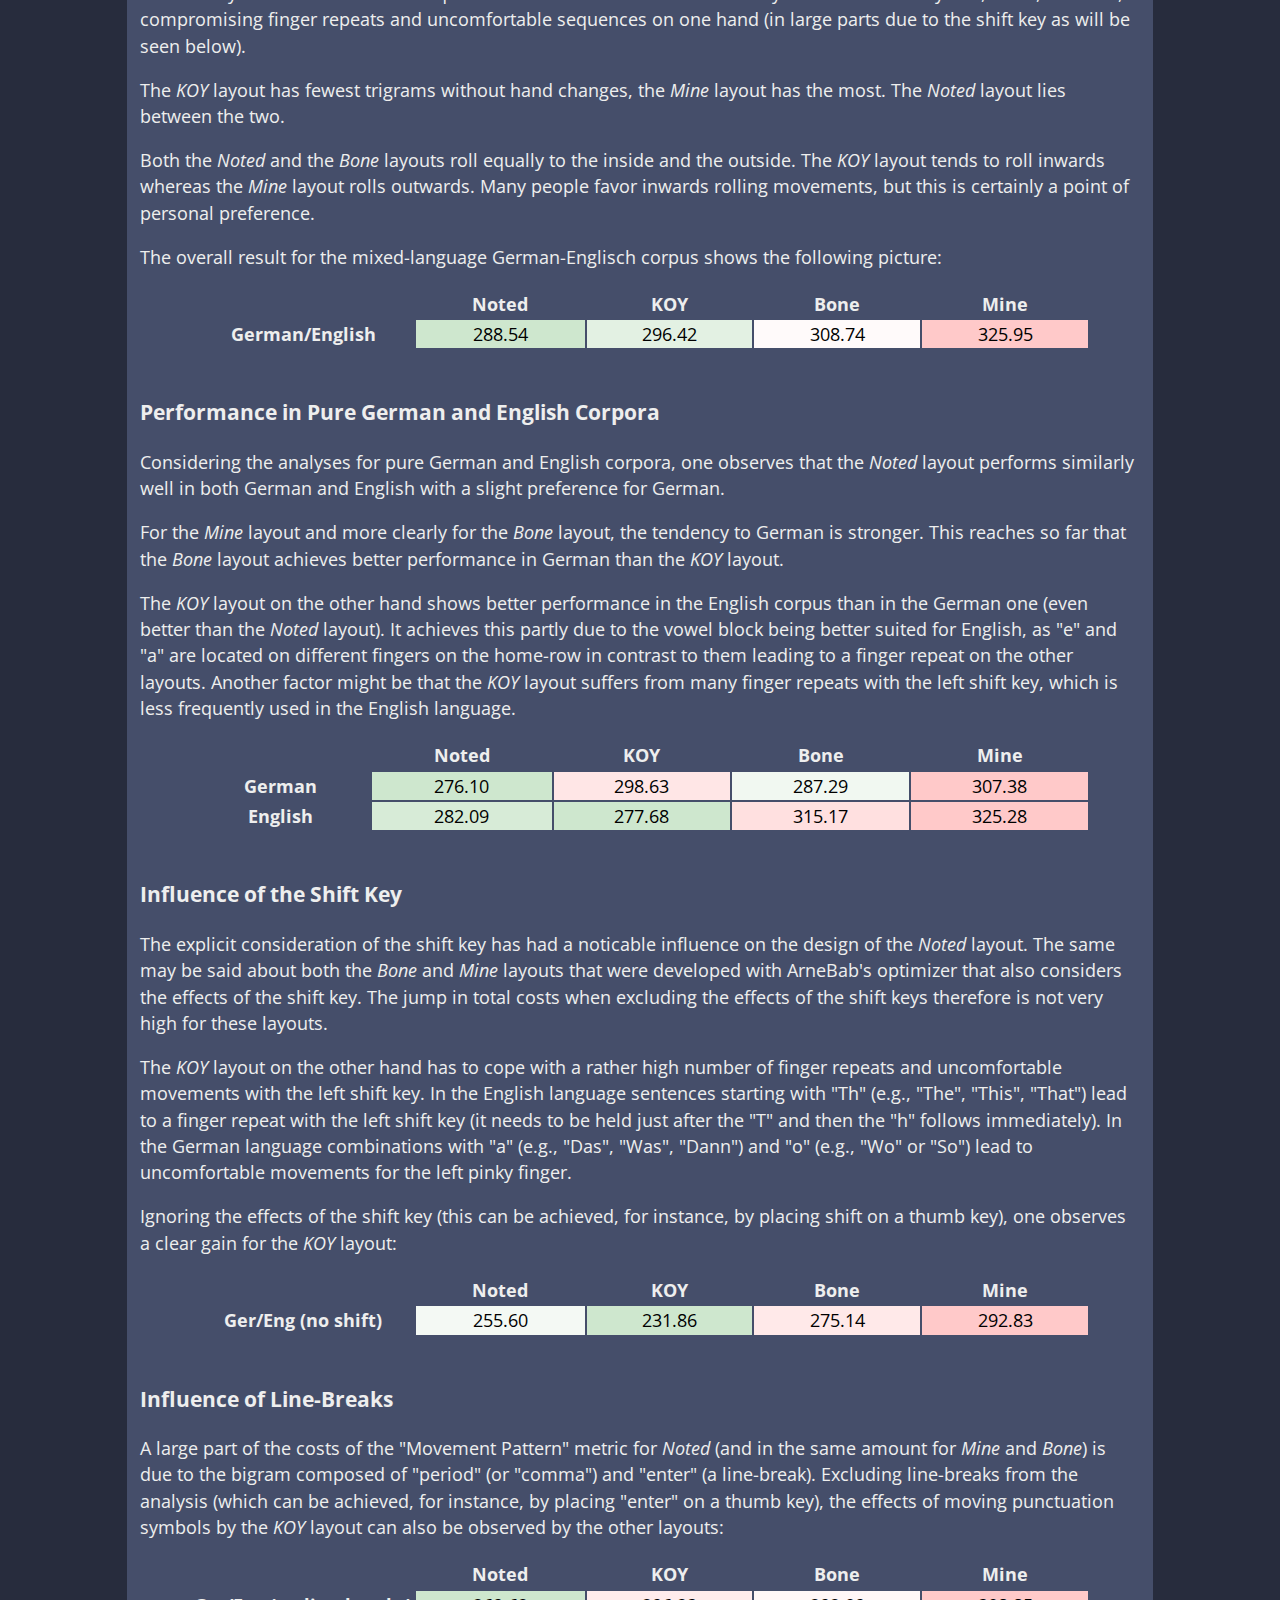
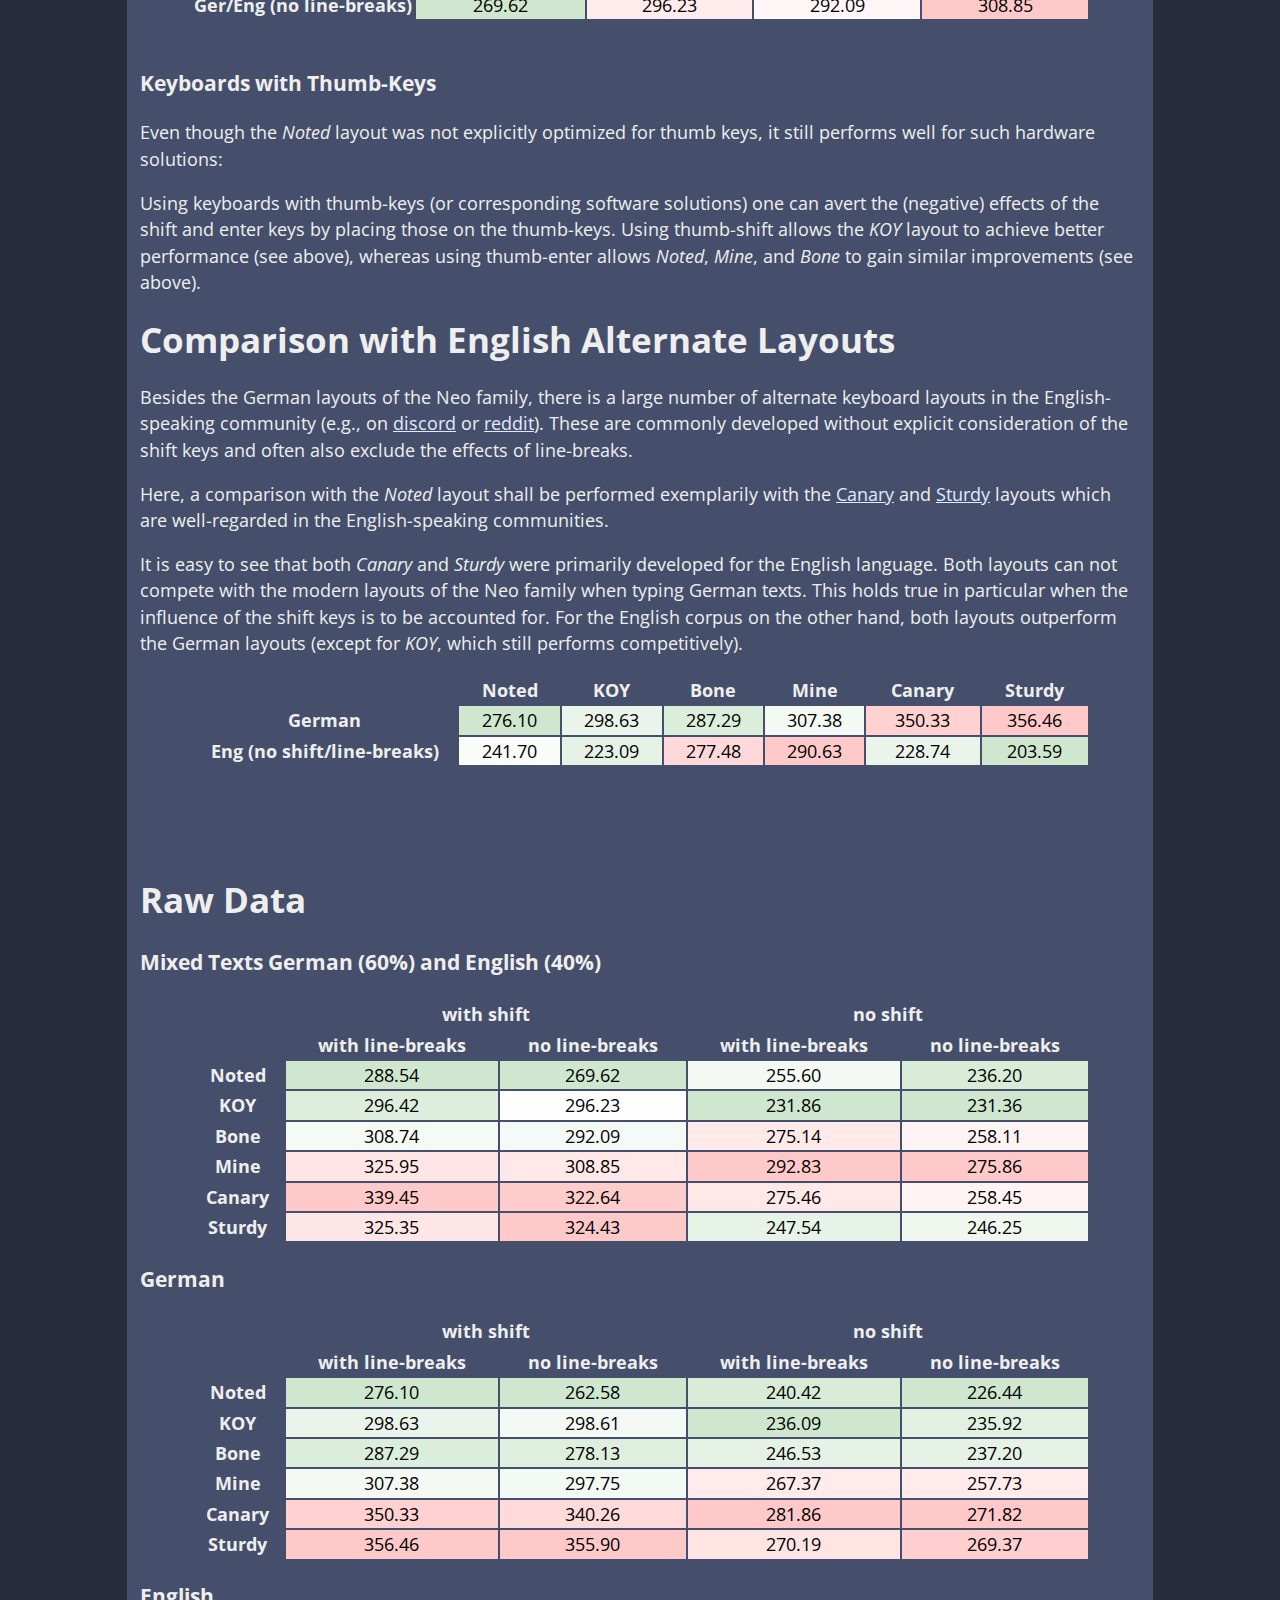
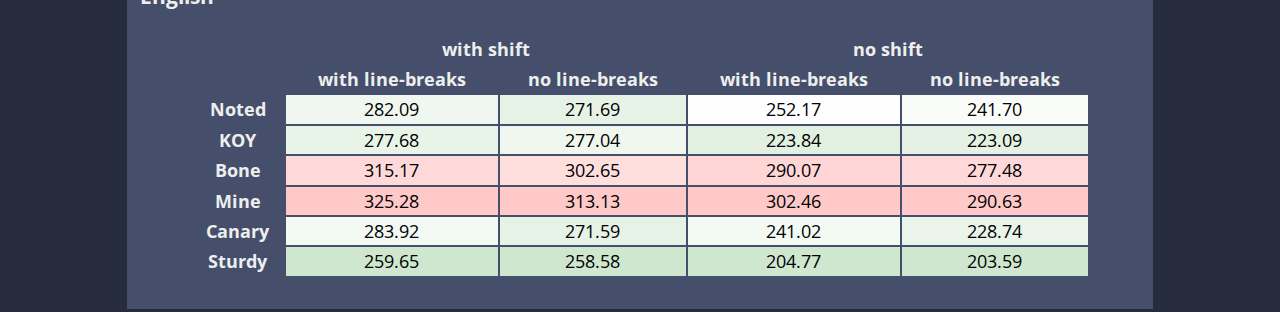
==== commit 38fd7160: "docs: correct grammar and update links to kbd" ====
--- a/docs/index.html
+++ b/docs/index.html
@@ -150,20 +150,20 @@
 
       <p>
         FreeBSD supports <em>Noted</em> layout whether you are using X or the console (VT or syscons). Using X, 
-        the Linux instructions mostly applies.
-      </p>
-      <p>
-        Regarding usage on FreeBSD's console, following is an excerpt from 
+        the Linux instructions mostly apply.
+      </p>
+      <p>
+        Regarding usage on FreeBSD's console, the following is an excerpt from 
        <a href="https://www.neo-layout.org/Einrichtung/BSD/">Setup Neo > BSD Systems</a> (be mindful to replace 
        any mentions of neo.kbd with 
-       <a href="https://github.com/Jaso-N7/noted-layout/blob/main/kbd/noted.kbd">noted.kbd.</a>).
+       <a href="https://github.com/dariogoetz/noted-layout/blob/main/kbd/noted.kbd">noted.kbd.</a>).
        <br>
 
         As mentioned in the <strong>NOTE</strong>: <em>This driver is  not intended as a complete replacement, however 
        it will make basic system administration possible using level 1–3 without switching to X.</em>
       </p>
       <p>
-        For FreeBSD on the console, the <a href="https://github.com/Jaso-N7/noted-layout/blob/main/kbd/noted.kbd">noted.kbd</a> 
+        For FreeBSD on the console, the <a href="https://github.com/dariogoetz/noted-layout/blob/main/kbd/noted.kbd">noted.kbd</a> 
         driver file must be loaded with the following commands:
             <ol>
 	          <li><pre>$ kbdcontrol -l noted</pre></li>
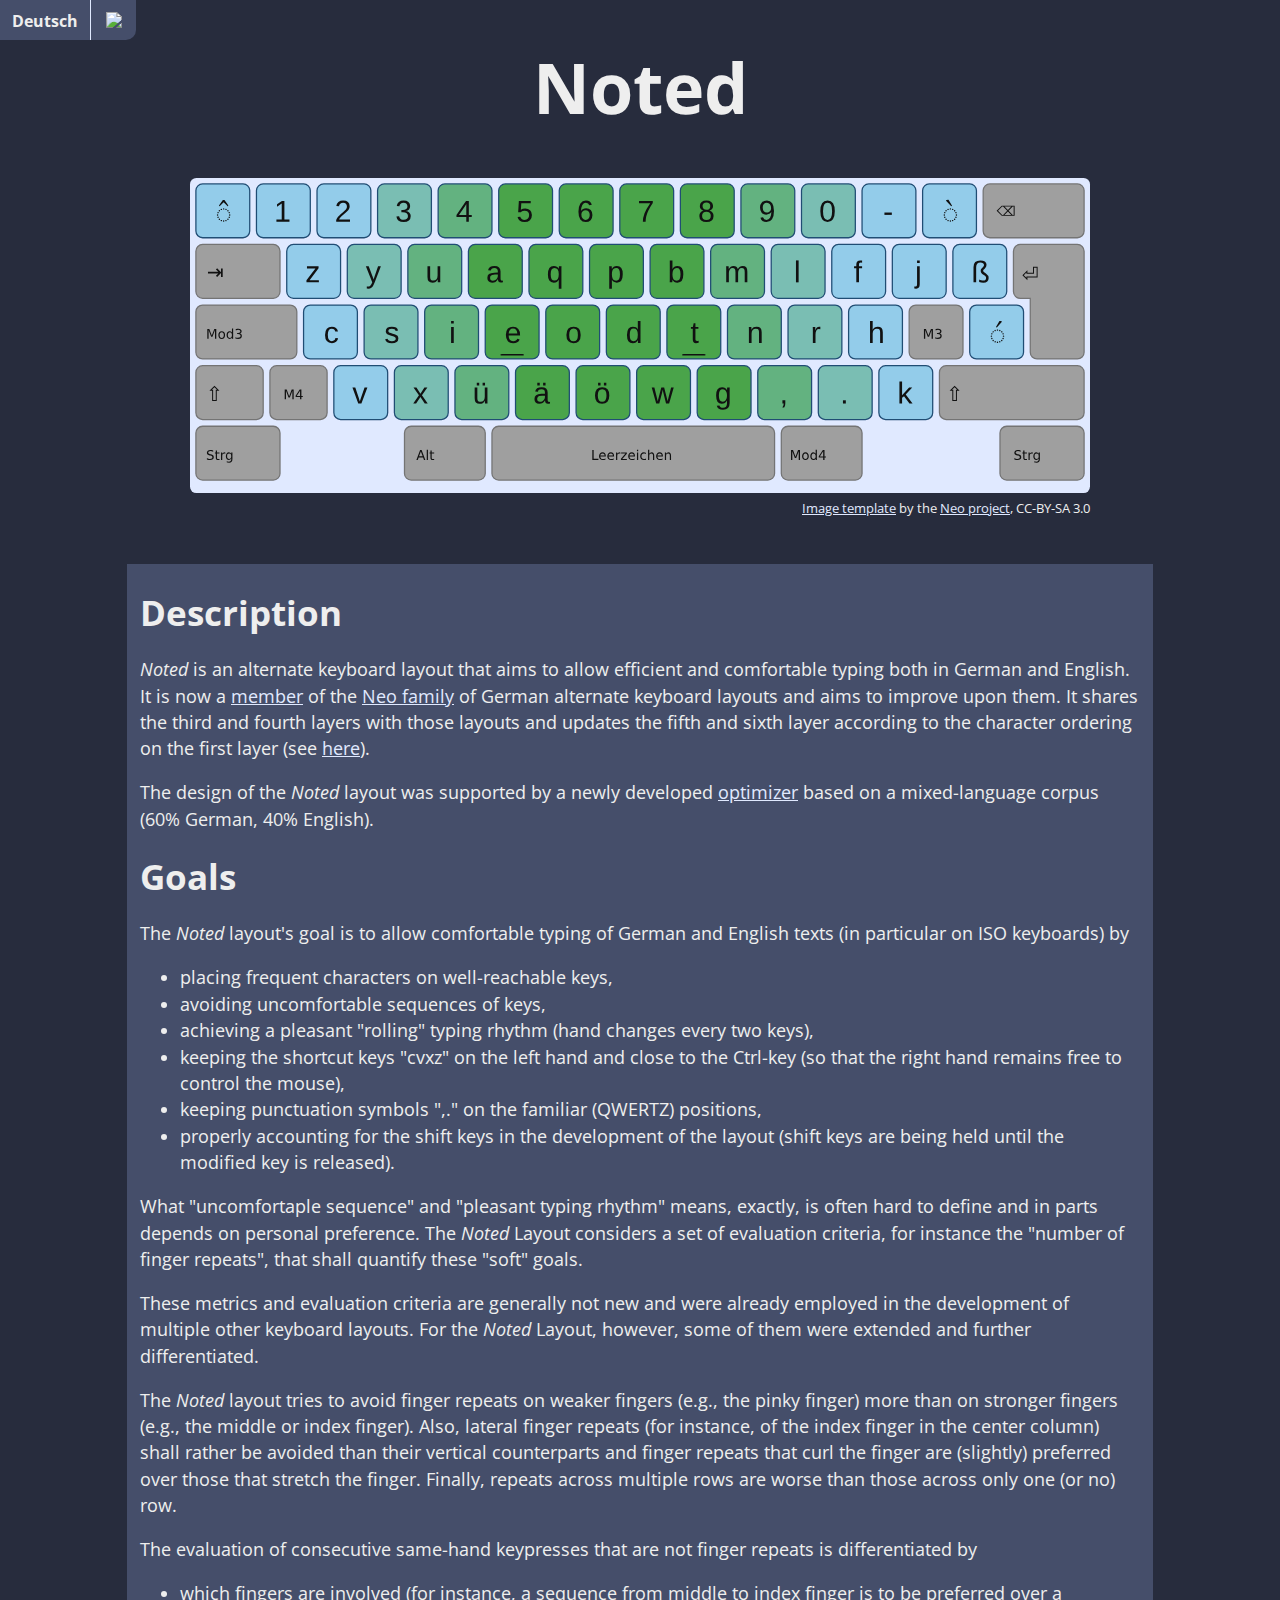
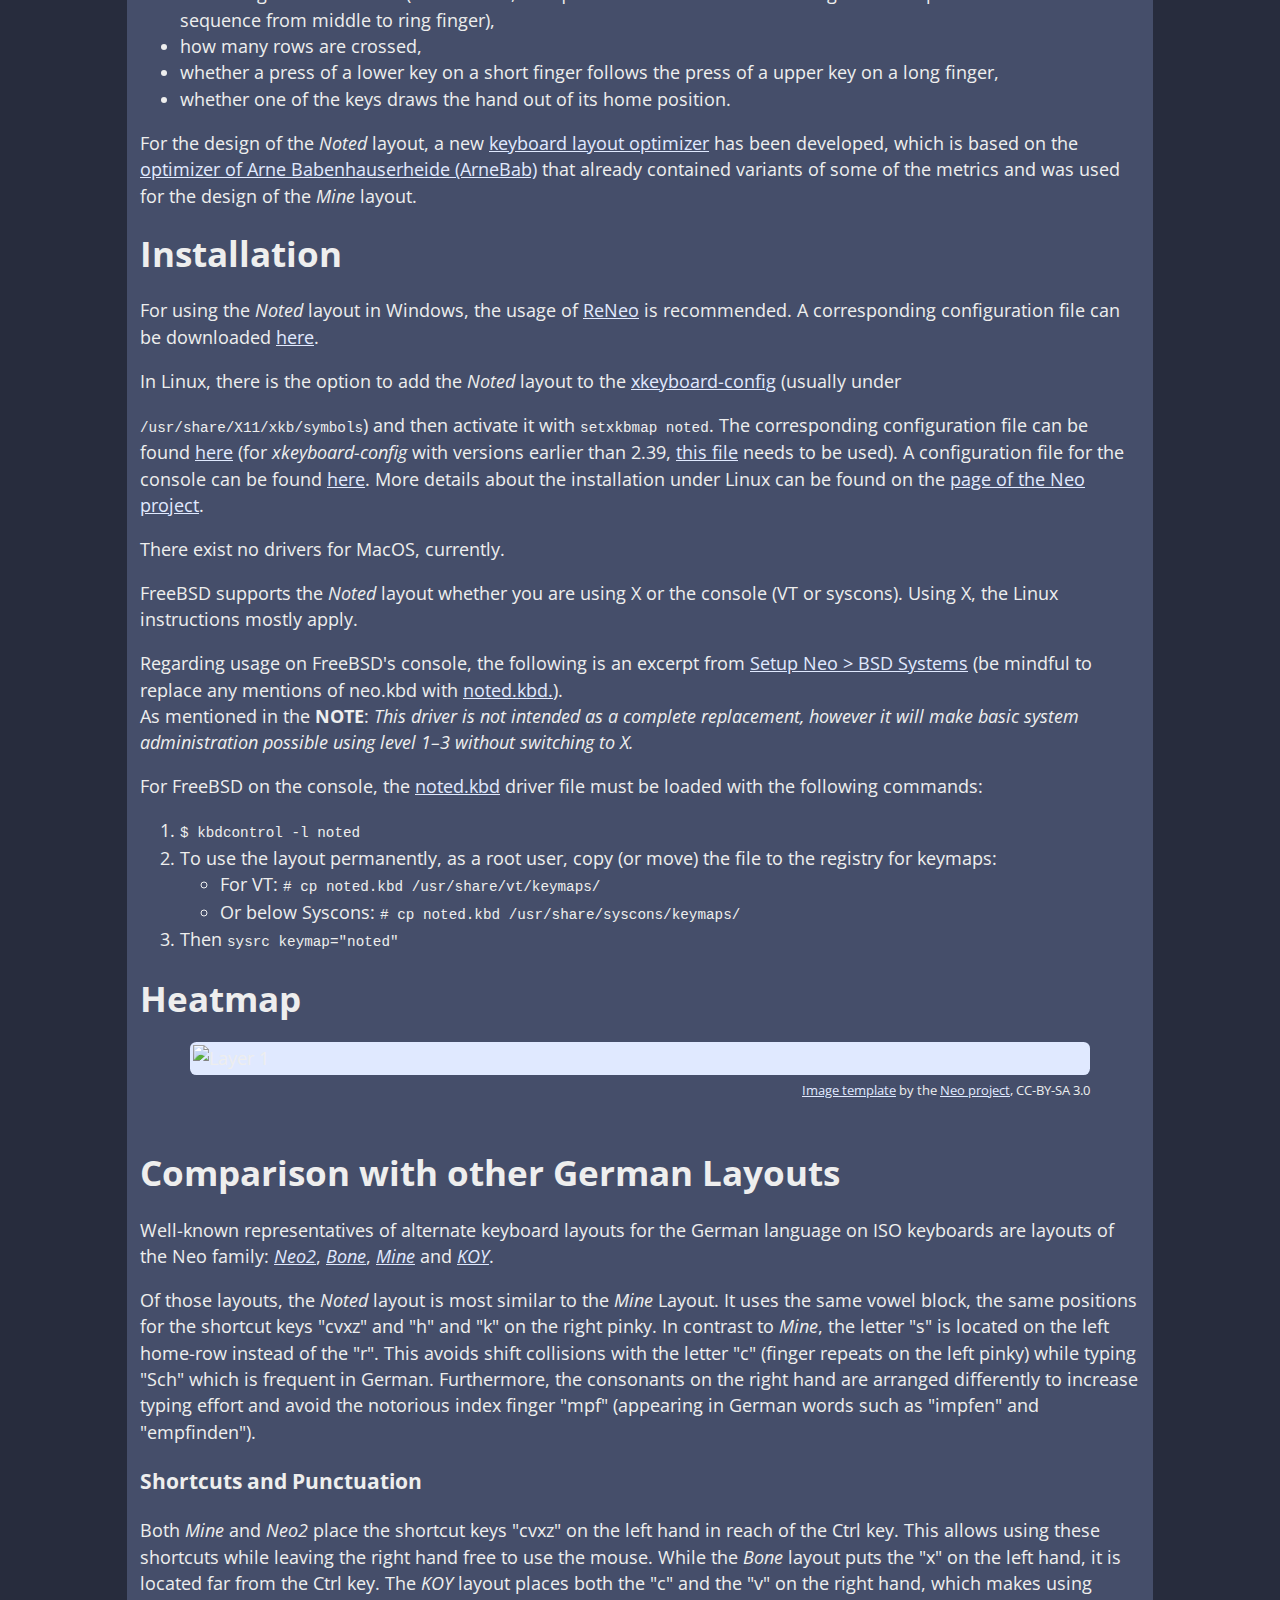
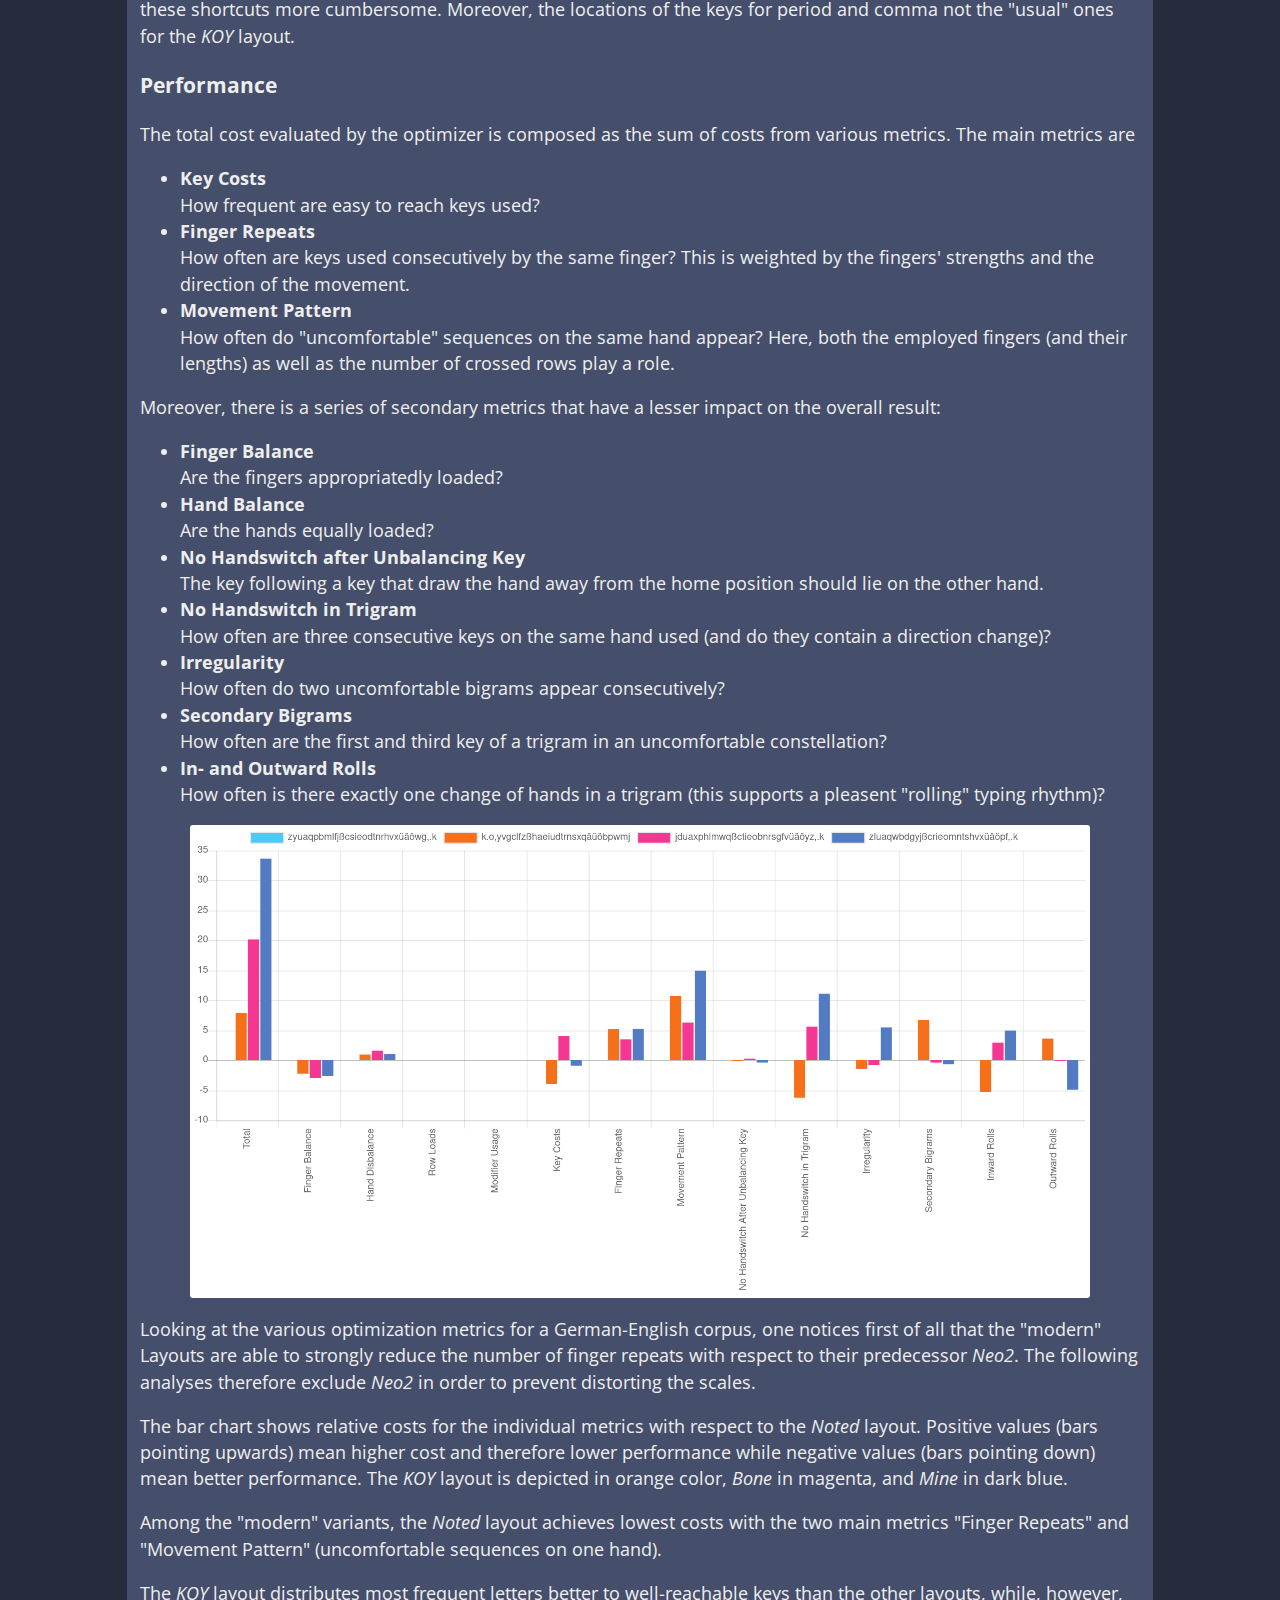
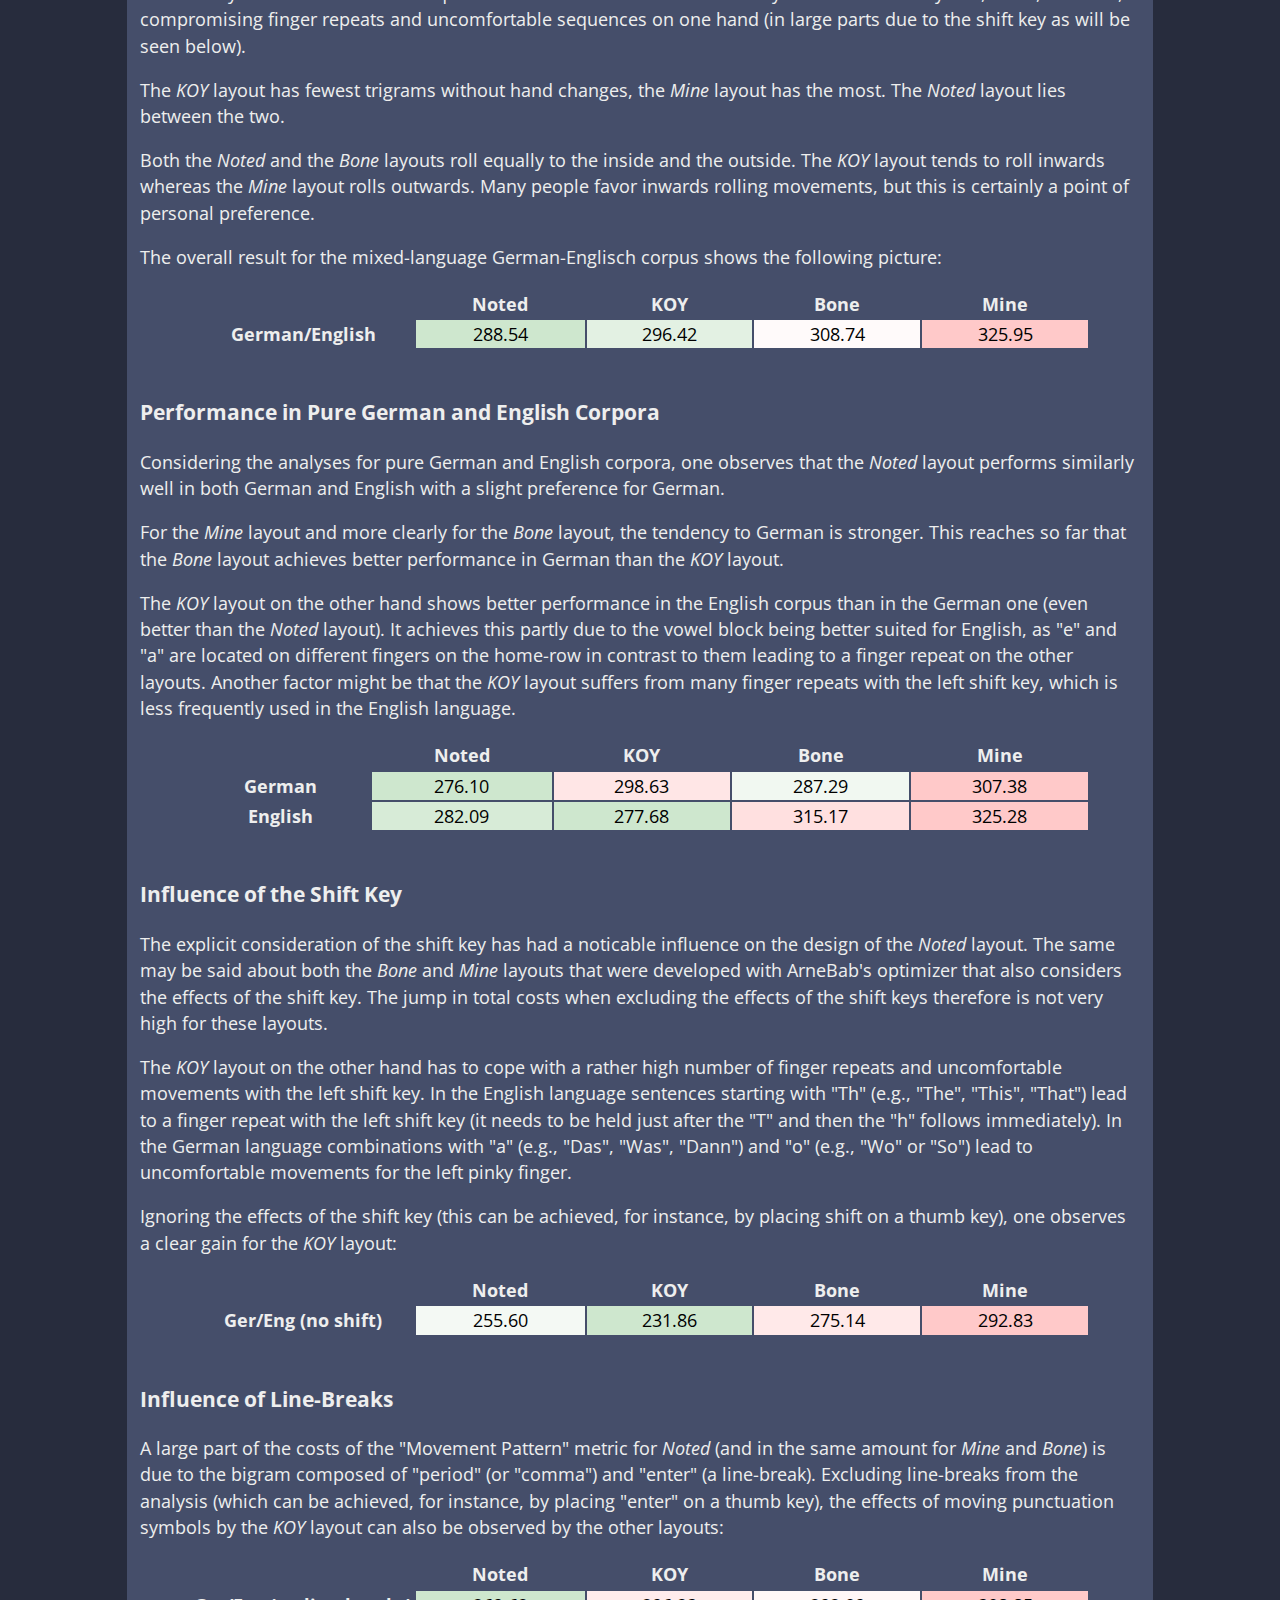
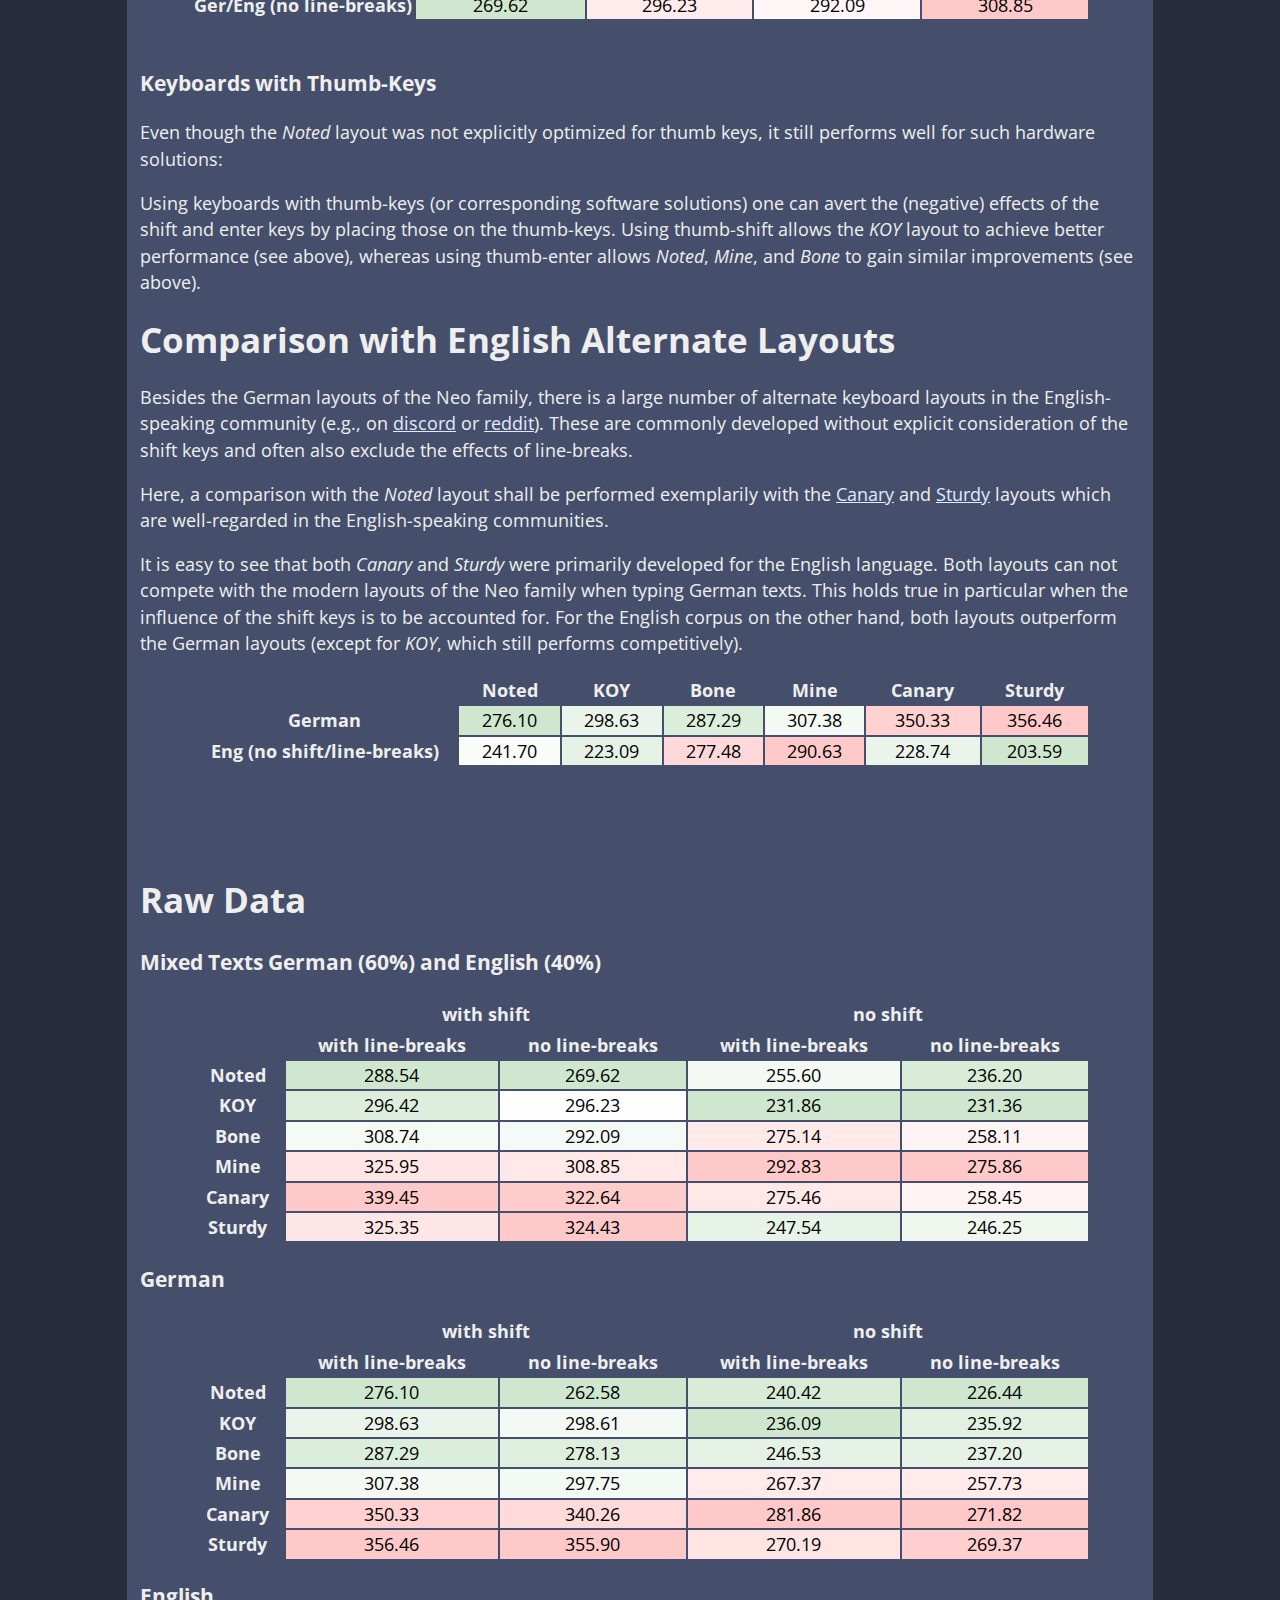
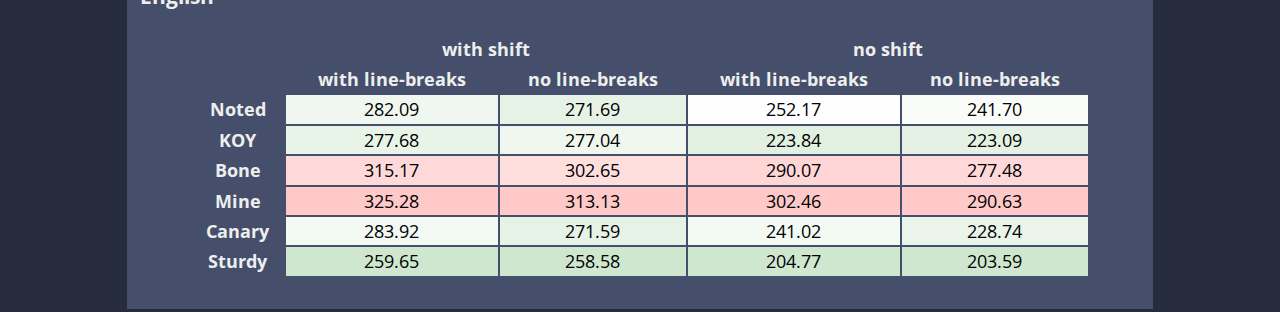
==== commit d39c9595: "fix: add missing "the"; formatting" ====
--- a/docs/index.html
+++ b/docs/index.html
@@ -149,7 +149,7 @@
       </p>
 
       <p>
-        FreeBSD supports <em>Noted</em> layout whether you are using X or the console (VT or syscons). Using X, 
+        FreeBSD supports the <em>Noted</em> layout whether you are using X or the console (VT or syscons). Using X, 
         the Linux instructions mostly apply.
       </p>
       <p>
@@ -159,25 +159,22 @@
        <a href="https://github.com/dariogoetz/noted-layout/blob/main/kbd/noted.kbd">noted.kbd.</a>).
        <br>
 
-        As mentioned in the <strong>NOTE</strong>: <em>This driver is  not intended as a complete replacement, however 
+        As mentioned in the <strong>NOTE</strong>: <em>This driver is not intended as a complete replacement, however 
        it will make basic system administration possible using level 1–3 without switching to X.</em>
       </p>
       <p>
         For FreeBSD on the console, the <a href="https://github.com/dariogoetz/noted-layout/blob/main/kbd/noted.kbd">noted.kbd</a> 
         driver file must be loaded with the following commands:
-            <ol>
-	          <li><pre>$ kbdcontrol -l noted</pre></li>
-                  <li>To use the layout permanently, as a root user, copy (or move) the file to the registry for keymaps:
-                        <ul>
-                              <li>For VT: <pre># cp noted.kbd /usr/share/vt/keymaps/</pre></li>
-                              <li>Or below Syscons: <pre># cp noted.kbd /usr/share/syscons/keymaps/</pre></li>
-                        </ul>
-                   </li>
-                  <li>Then <pre>sysrc keymap="noted"</pre></li>
-            </ol>
-
-      </p>
-
+        <ol>
+	        <li><pre>$ kbdcontrol -l noted</pre></li>
+            <li>To use the layout permanently, as a root user, copy (or move) the file to the registry for keymaps:
+              <ul>
+                <li>For VT: <pre># cp noted.kbd /usr/share/vt/keymaps/</pre></li>
+                <li>Or below Syscons: <pre># cp noted.kbd /usr/share/syscons/keymaps/</pre></li>
+              </ul>
+           </li>
+           <li>Then <pre>sysrc keymap="noted"</pre></li>
+        </ol>
       </p>
     </section>
 
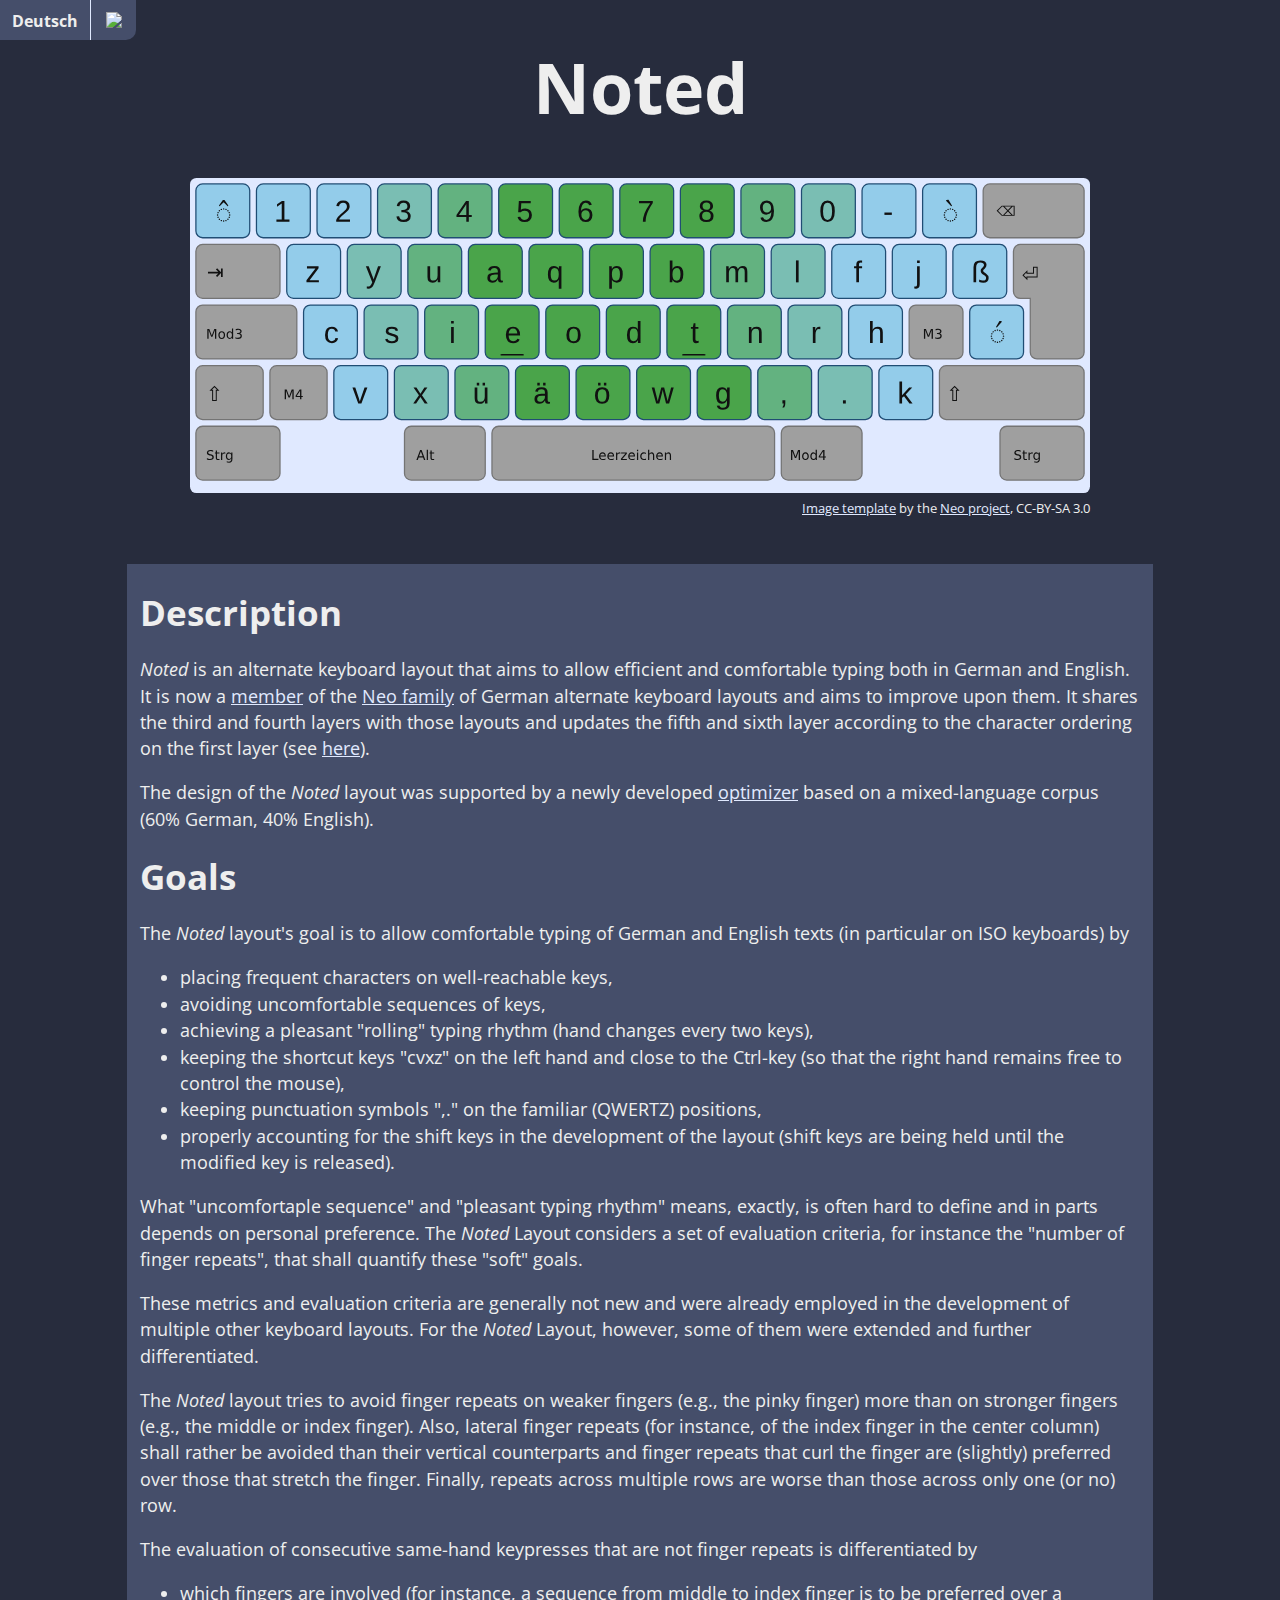
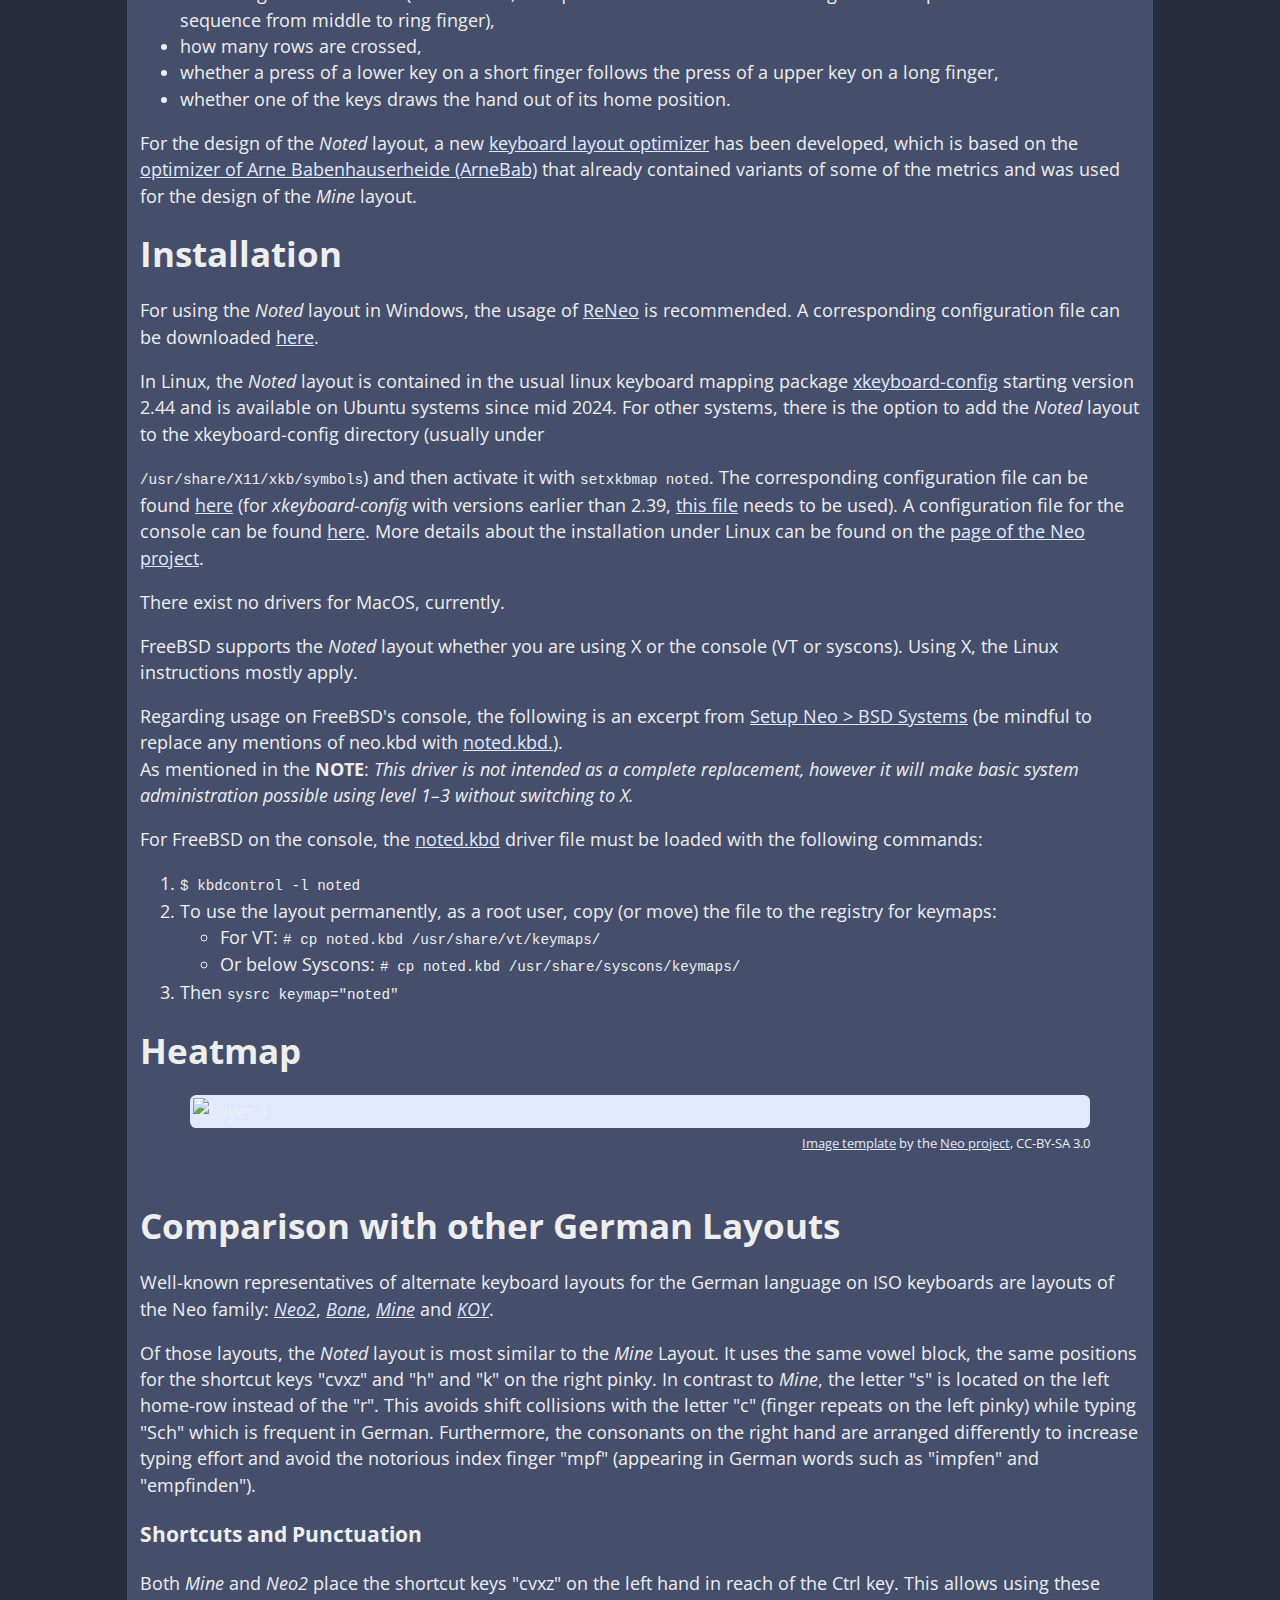
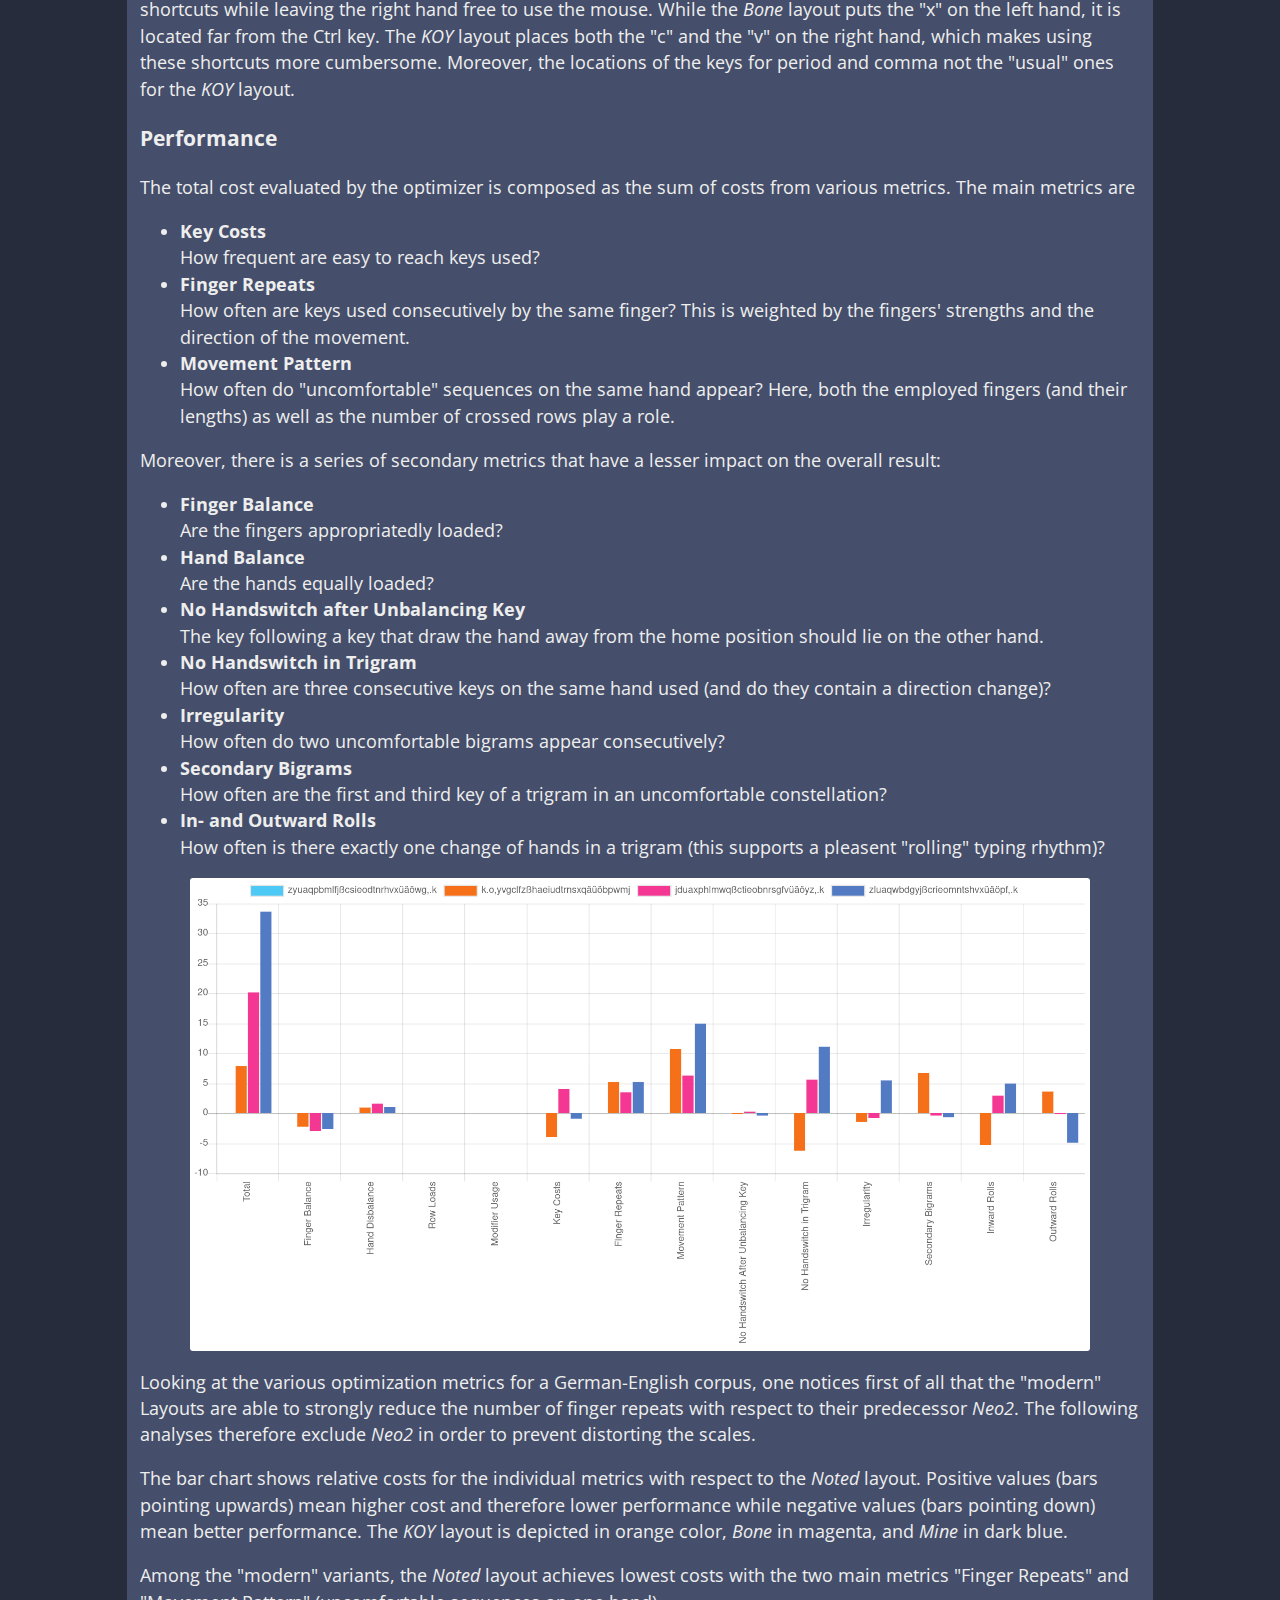
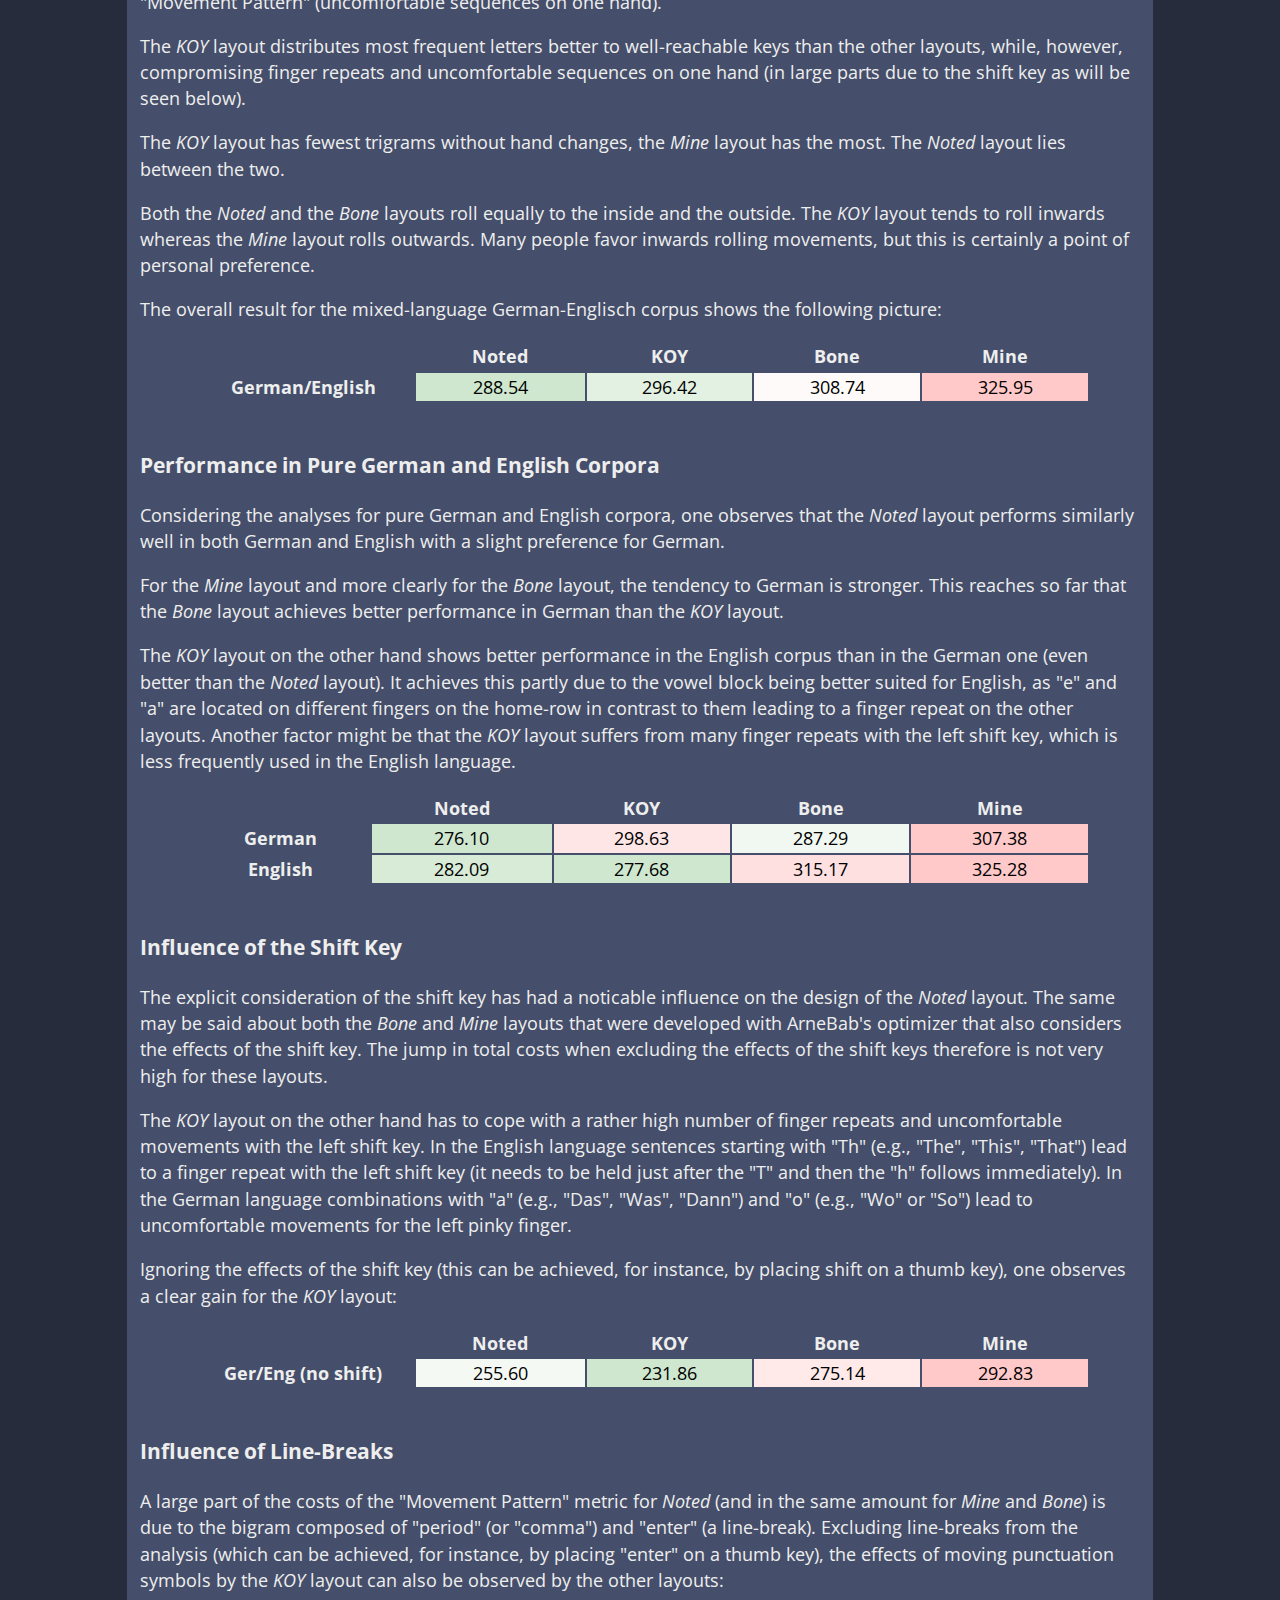
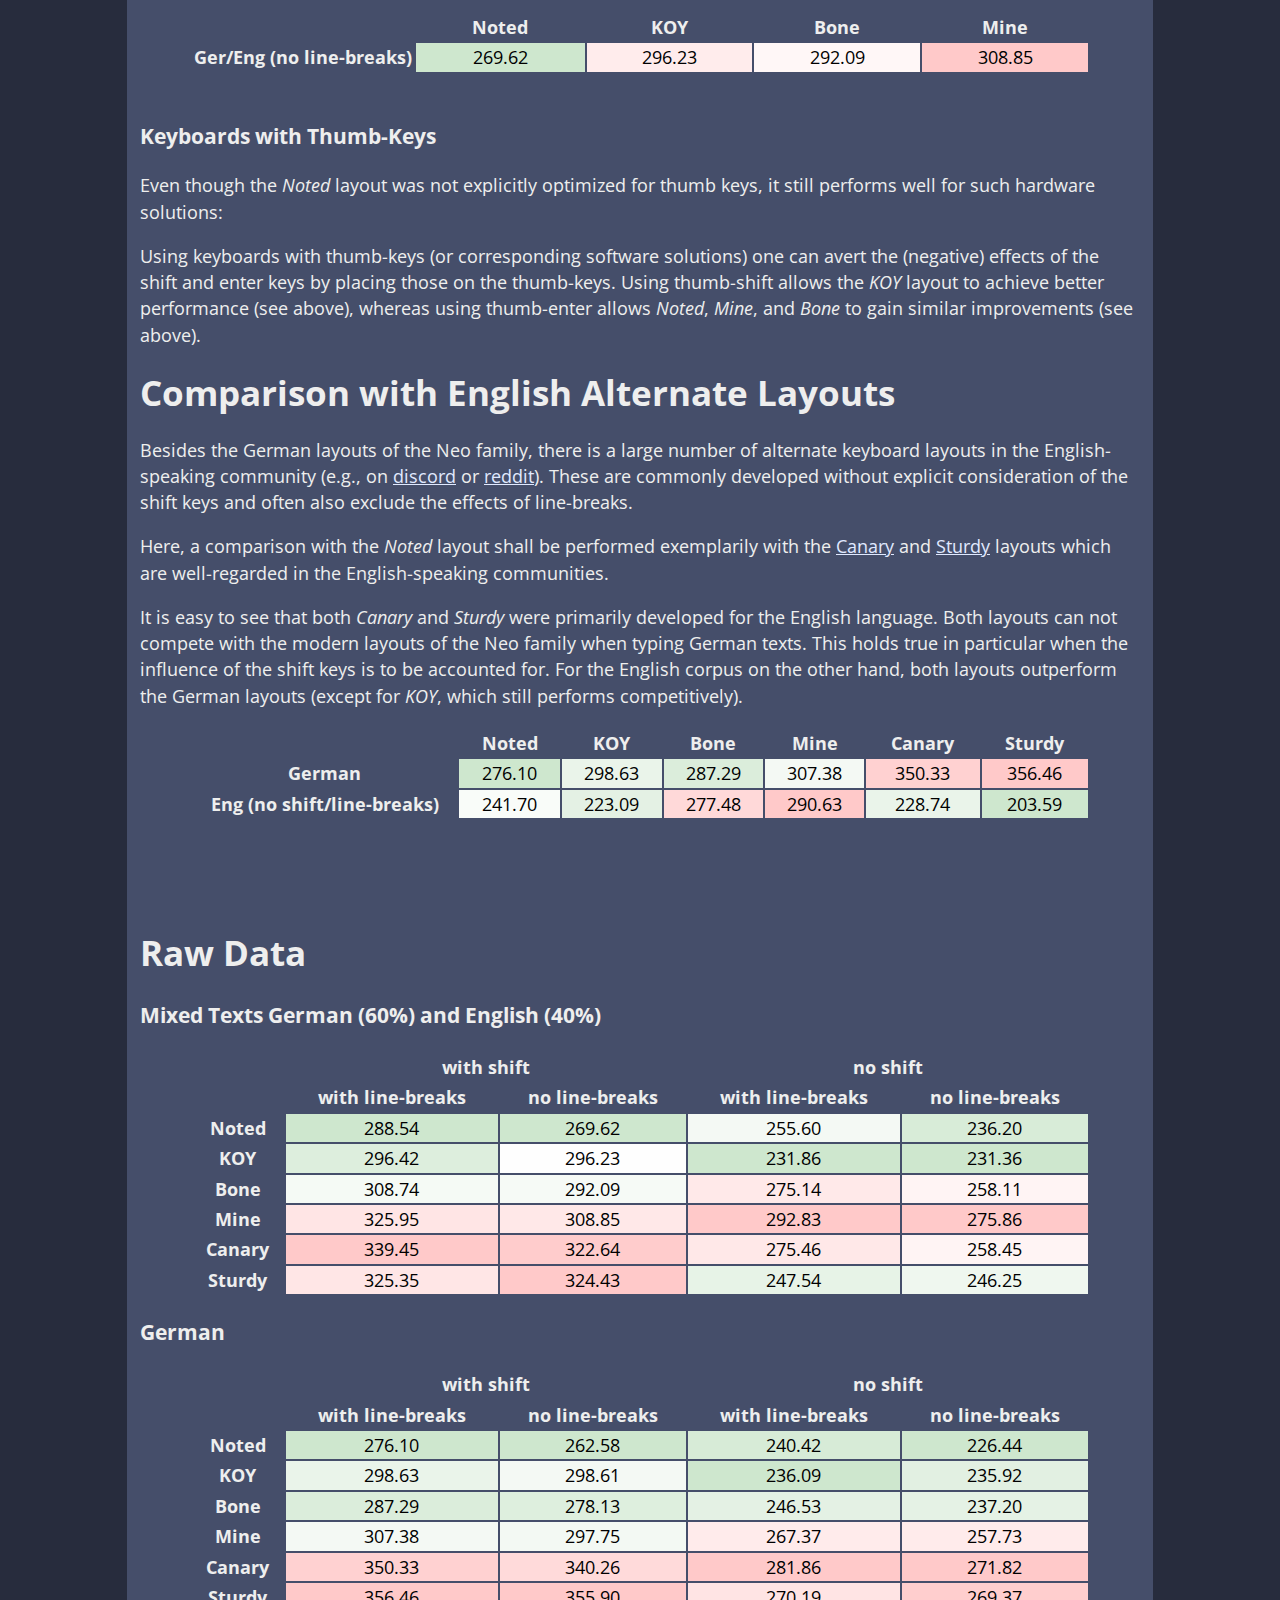
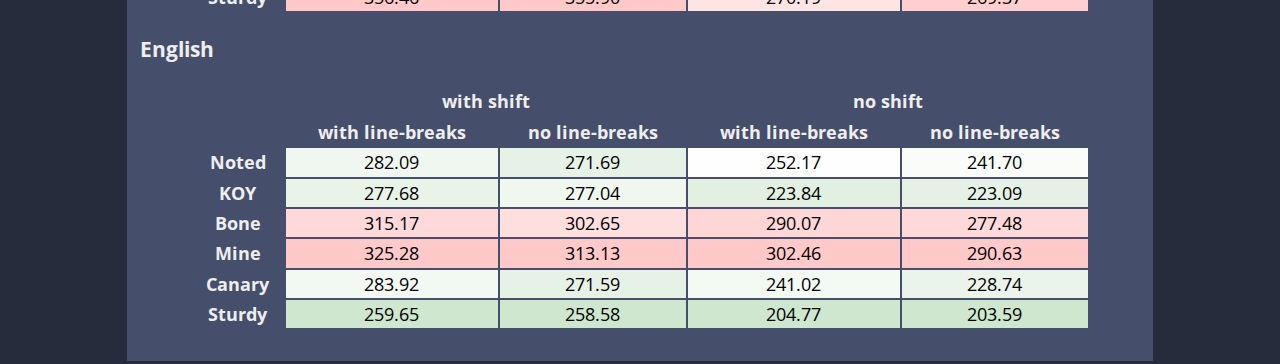
==== commit 9d00477a: "feat: note that noted is contained in xkeyboard-config" ====
--- a/docs/index.html
+++ b/docs/index.html
@@ -129,20 +129,21 @@
           href="https://raw.githubusercontent.com/dariogoetz/noted-layout/main/reneo/layouts.json">here</a>.
       </p>
       <p>
-        In Linux, there is the option to add the <em>Noted</em> layout to the <a
-          href="https://www.freedesktop.org/wiki/Software/XKeyboardConfig/">xkeyboard-config</a>
-        (usually under
-      <pre>/usr/share/X11/xkb/symbols</pre>) and then activate it with <pre>setxkbmap noted</pre>. The corresponding
-      configuration file can be found
-      <a href="https://raw.githubusercontent.com/dariogoetz/noted-layout/main/xkb/noted">here</a>
-      (for <em>xkeyboard-config</em> with versions earlier than 2.39,
-      <a href="https://raw.githubusercontent.com/dariogoetz/noted-layout/main/xkb/pre_239/noted">this file</a>
-      needs to be used).
-      A configuration file for the console can be found <a
-        href="https://raw.githubusercontent.com/dariogoetz/noted-layout/main/kbd/noted.map">here</a>.
-
-      More details about the installation under Linux can be found on the <a
-        href="https://www.neo-layout.org/Einrichtung/Linux/">page of the Neo project</a>.
+        In Linux, the <em>Noted</em> layout is contained in the usual linux keyboard mapping package
+        <a href="https://www.freedesktop.org/wiki/Software/XKeyboardConfig/">xkeyboard-config</a> starting version 2.44
+        and is available on Ubuntu systems since mid 2024. For other systems, there is the option to add the <em>Noted</em>
+        layout to the xkeyboard-config directory (usually under
+        <pre>/usr/share/X11/xkb/symbols</pre>) and then activate it with <pre>setxkbmap noted</pre>. The corresponding
+        configuration file can be found
+        <a href="https://raw.githubusercontent.com/dariogoetz/noted-layout/main/xkb/noted">here</a>
+        (for <em>xkeyboard-config</em> with versions earlier than 2.39,
+        <a href="https://raw.githubusercontent.com/dariogoetz/noted-layout/main/xkb/pre_239/noted">this file</a>
+        needs to be used).
+        A configuration file for the console can be found <a
+          href="https://raw.githubusercontent.com/dariogoetz/noted-layout/main/kbd/noted.map">here</a>.
+
+        More details about the installation under Linux can be found on the <a
+          href="https://www.neo-layout.org/Einrichtung/Linux/">page of the Neo project</a>.
       </p>
       <p>
         There exist no drivers for MacOS, currently.
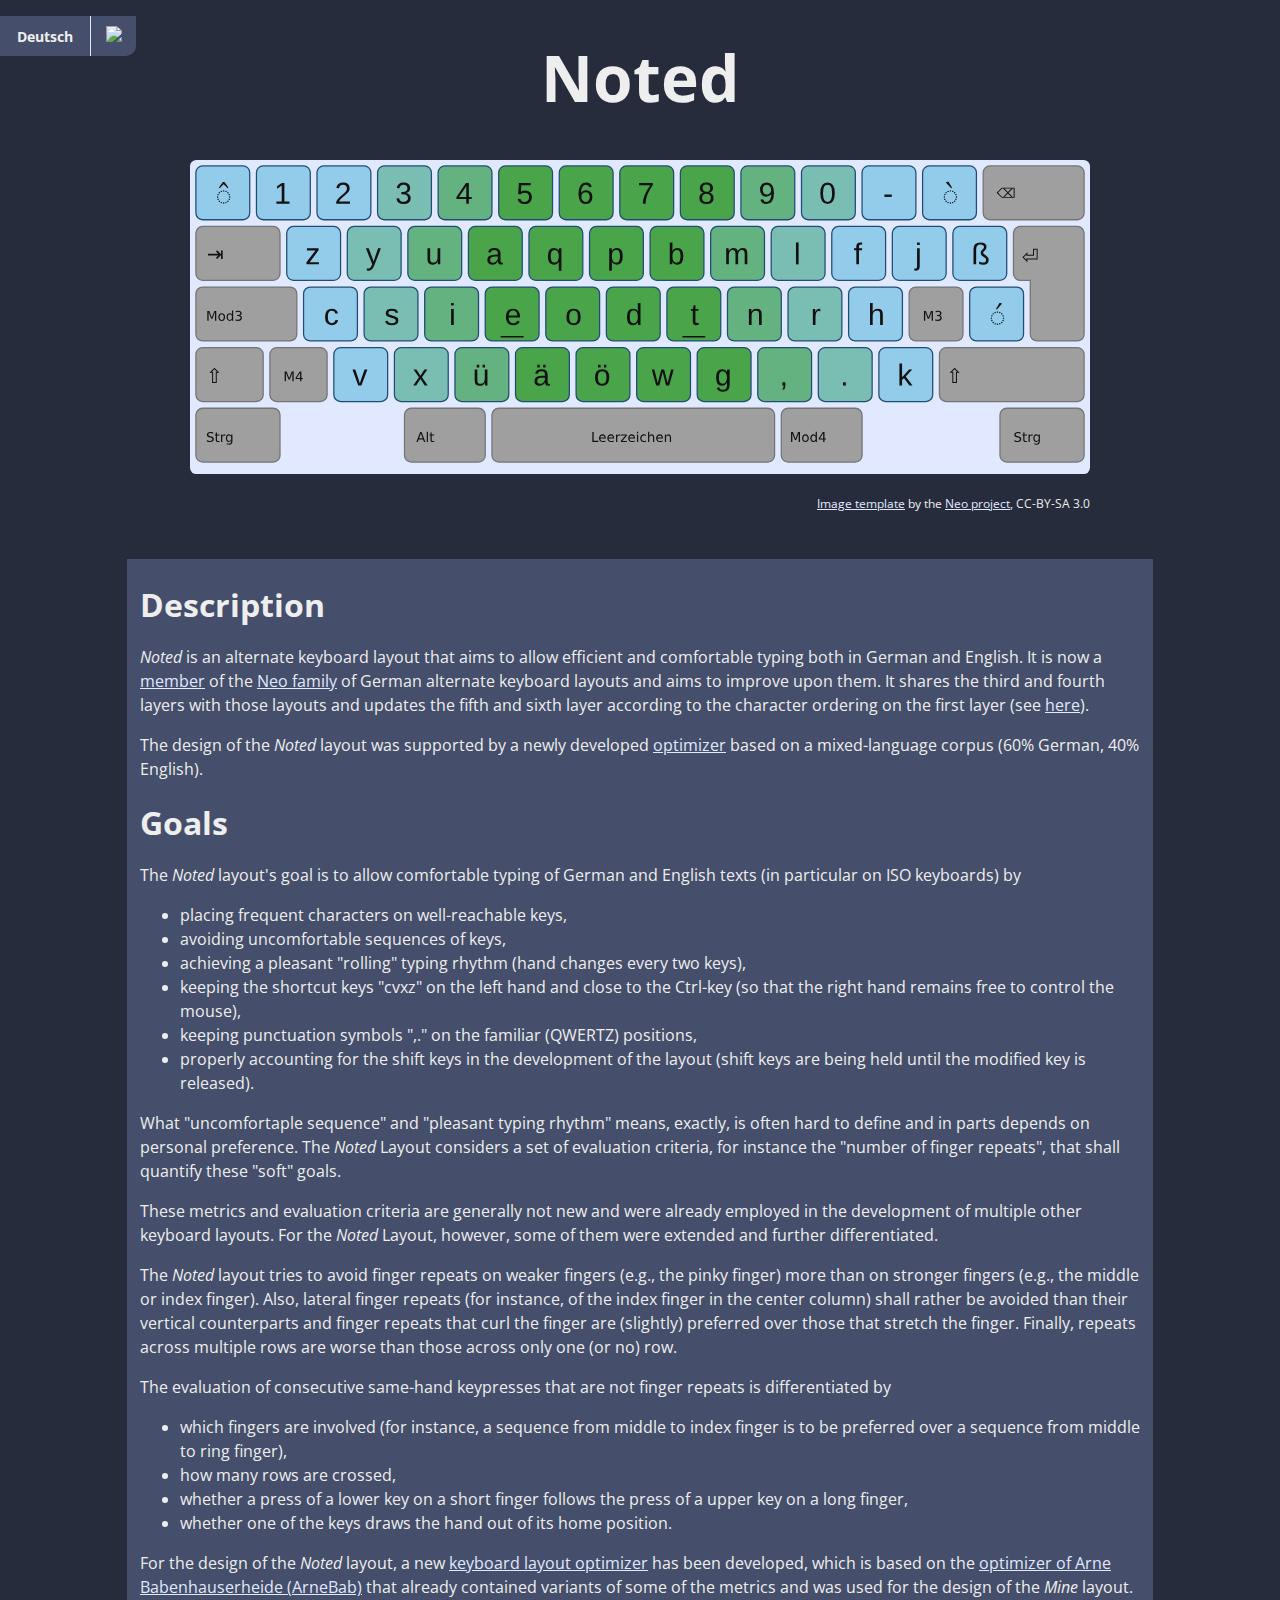
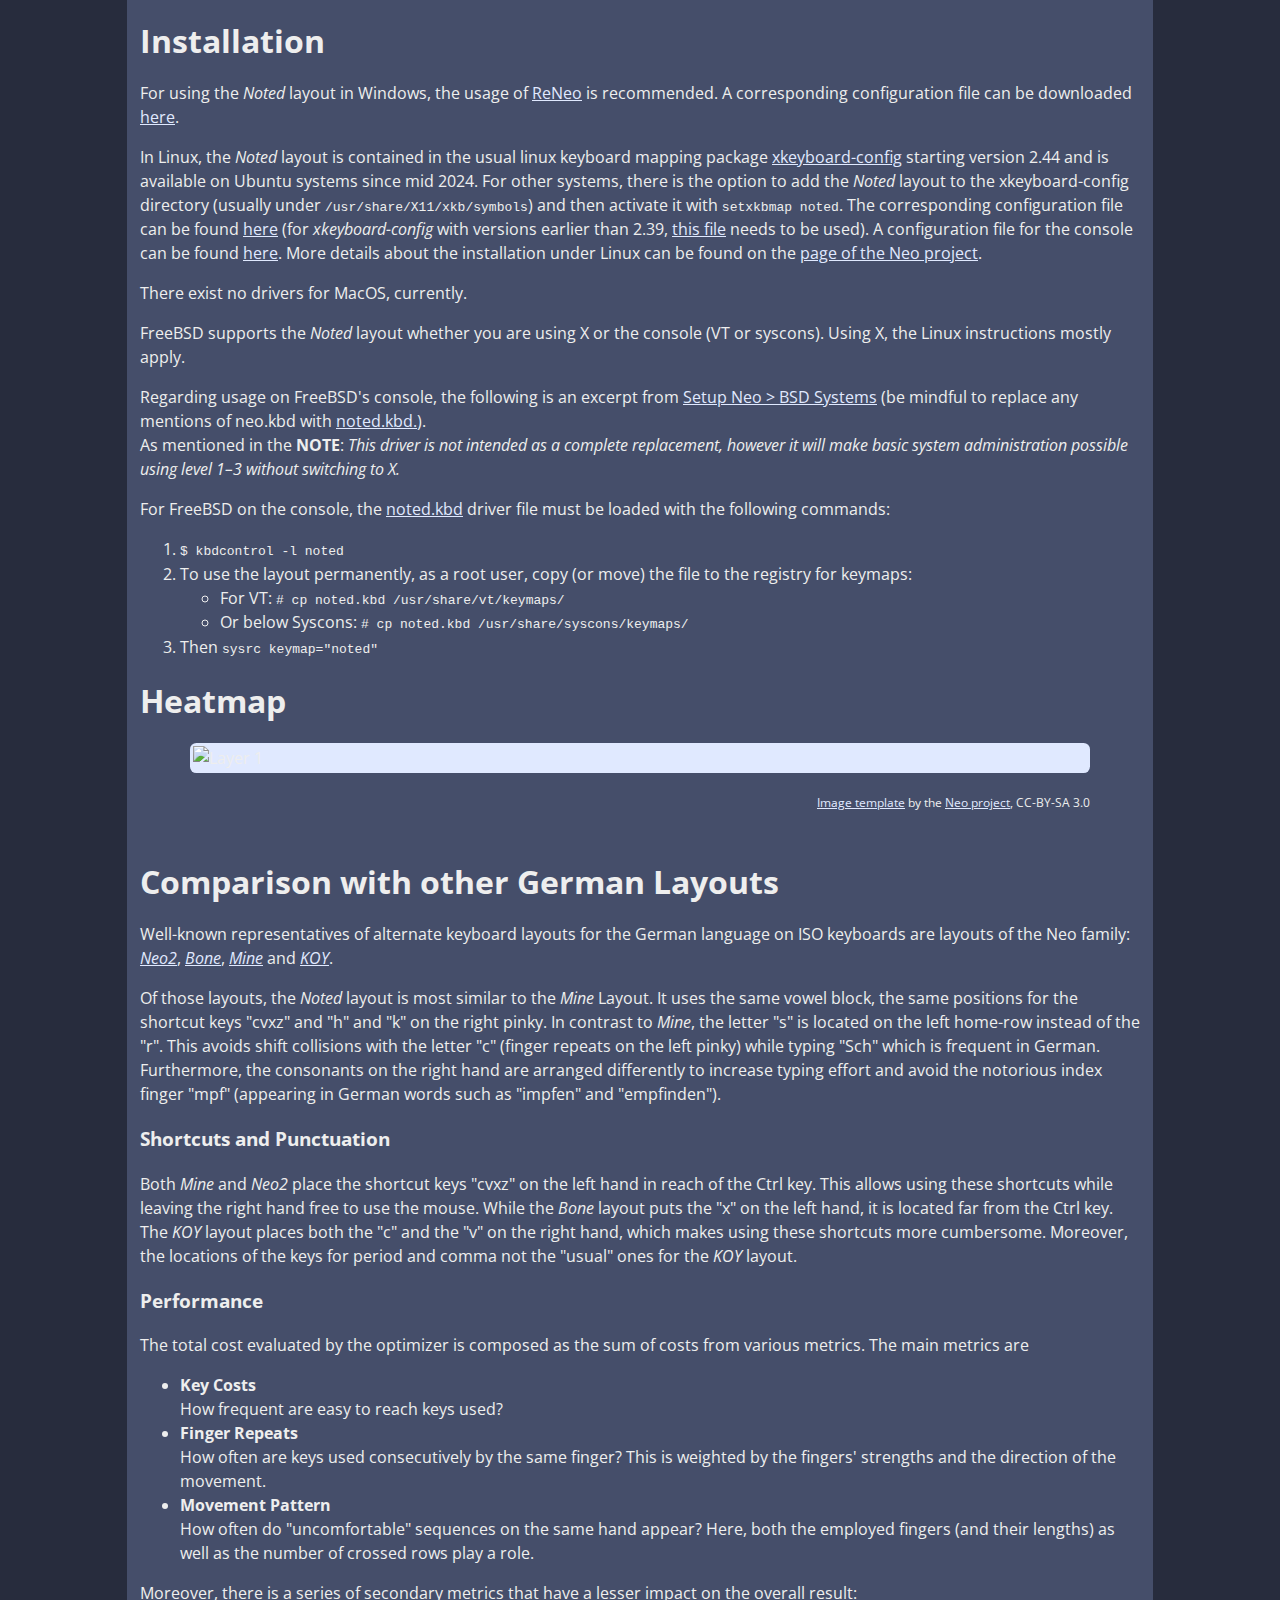
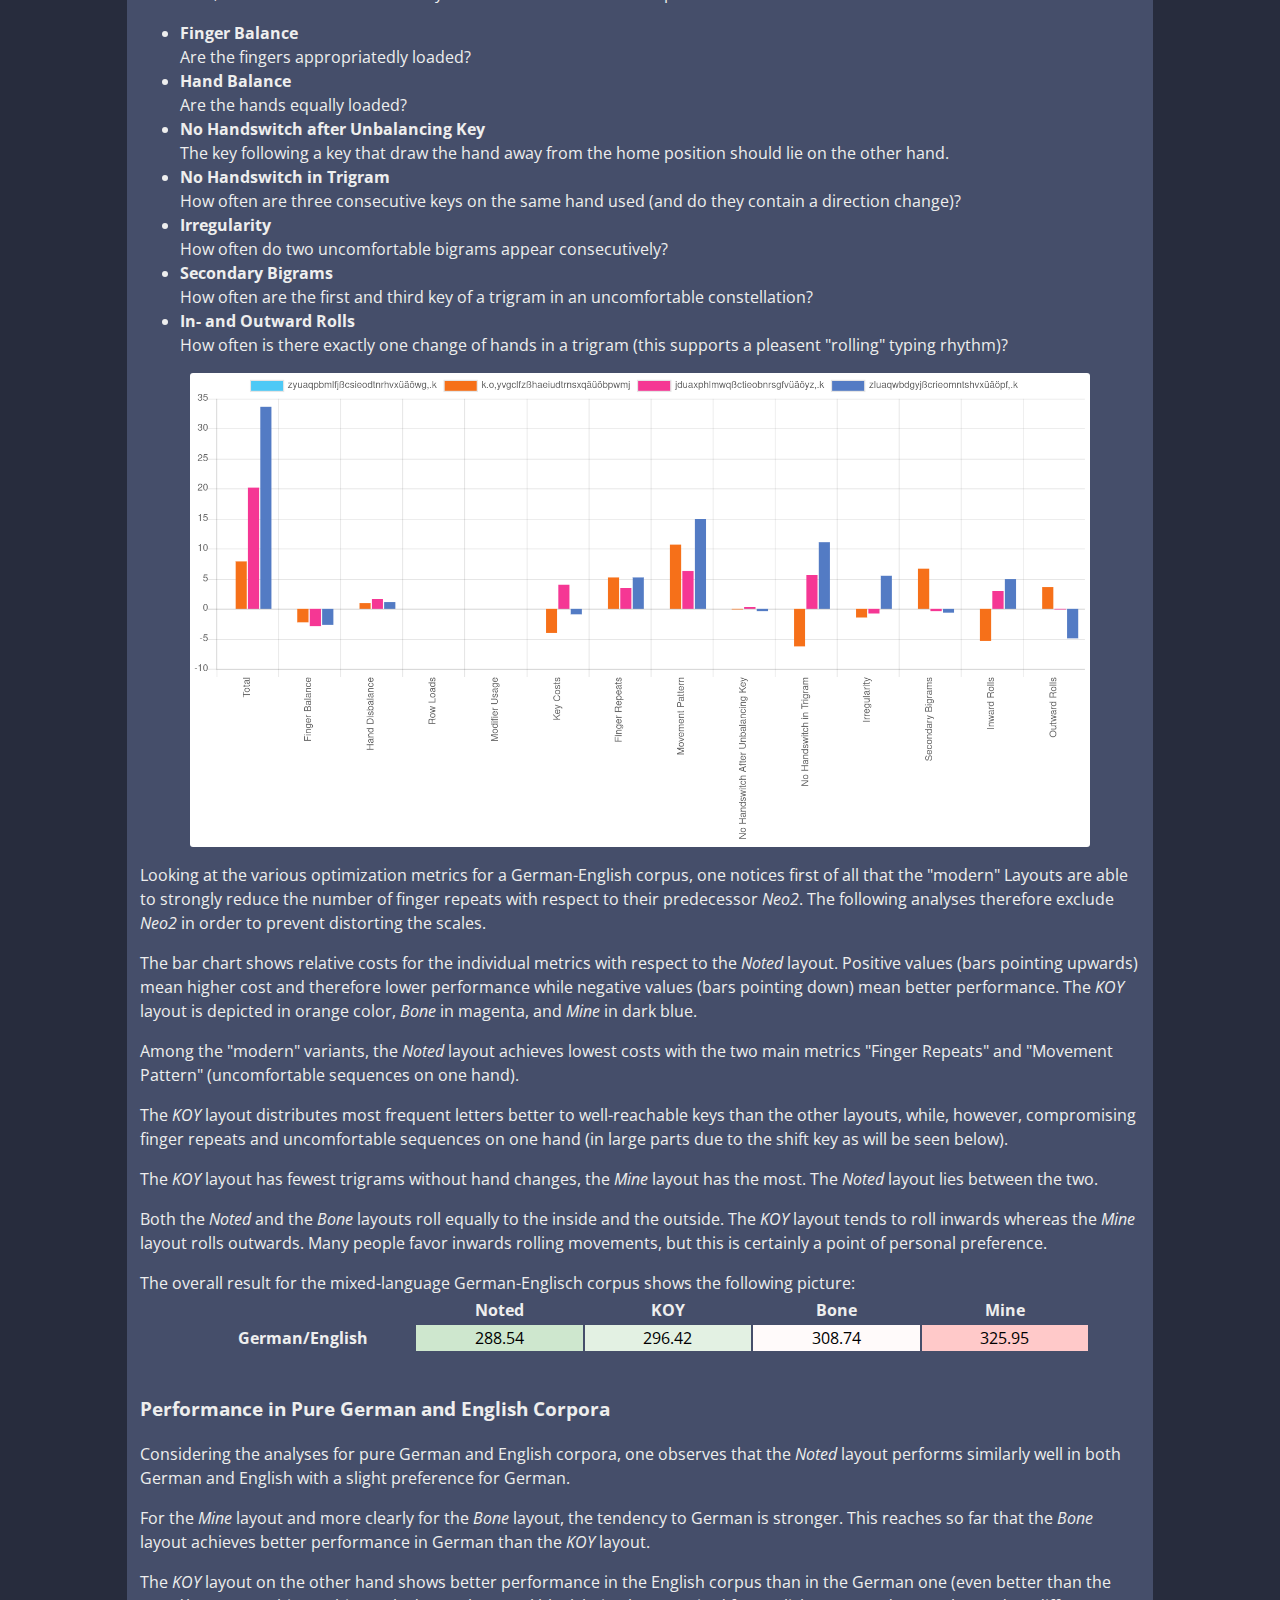
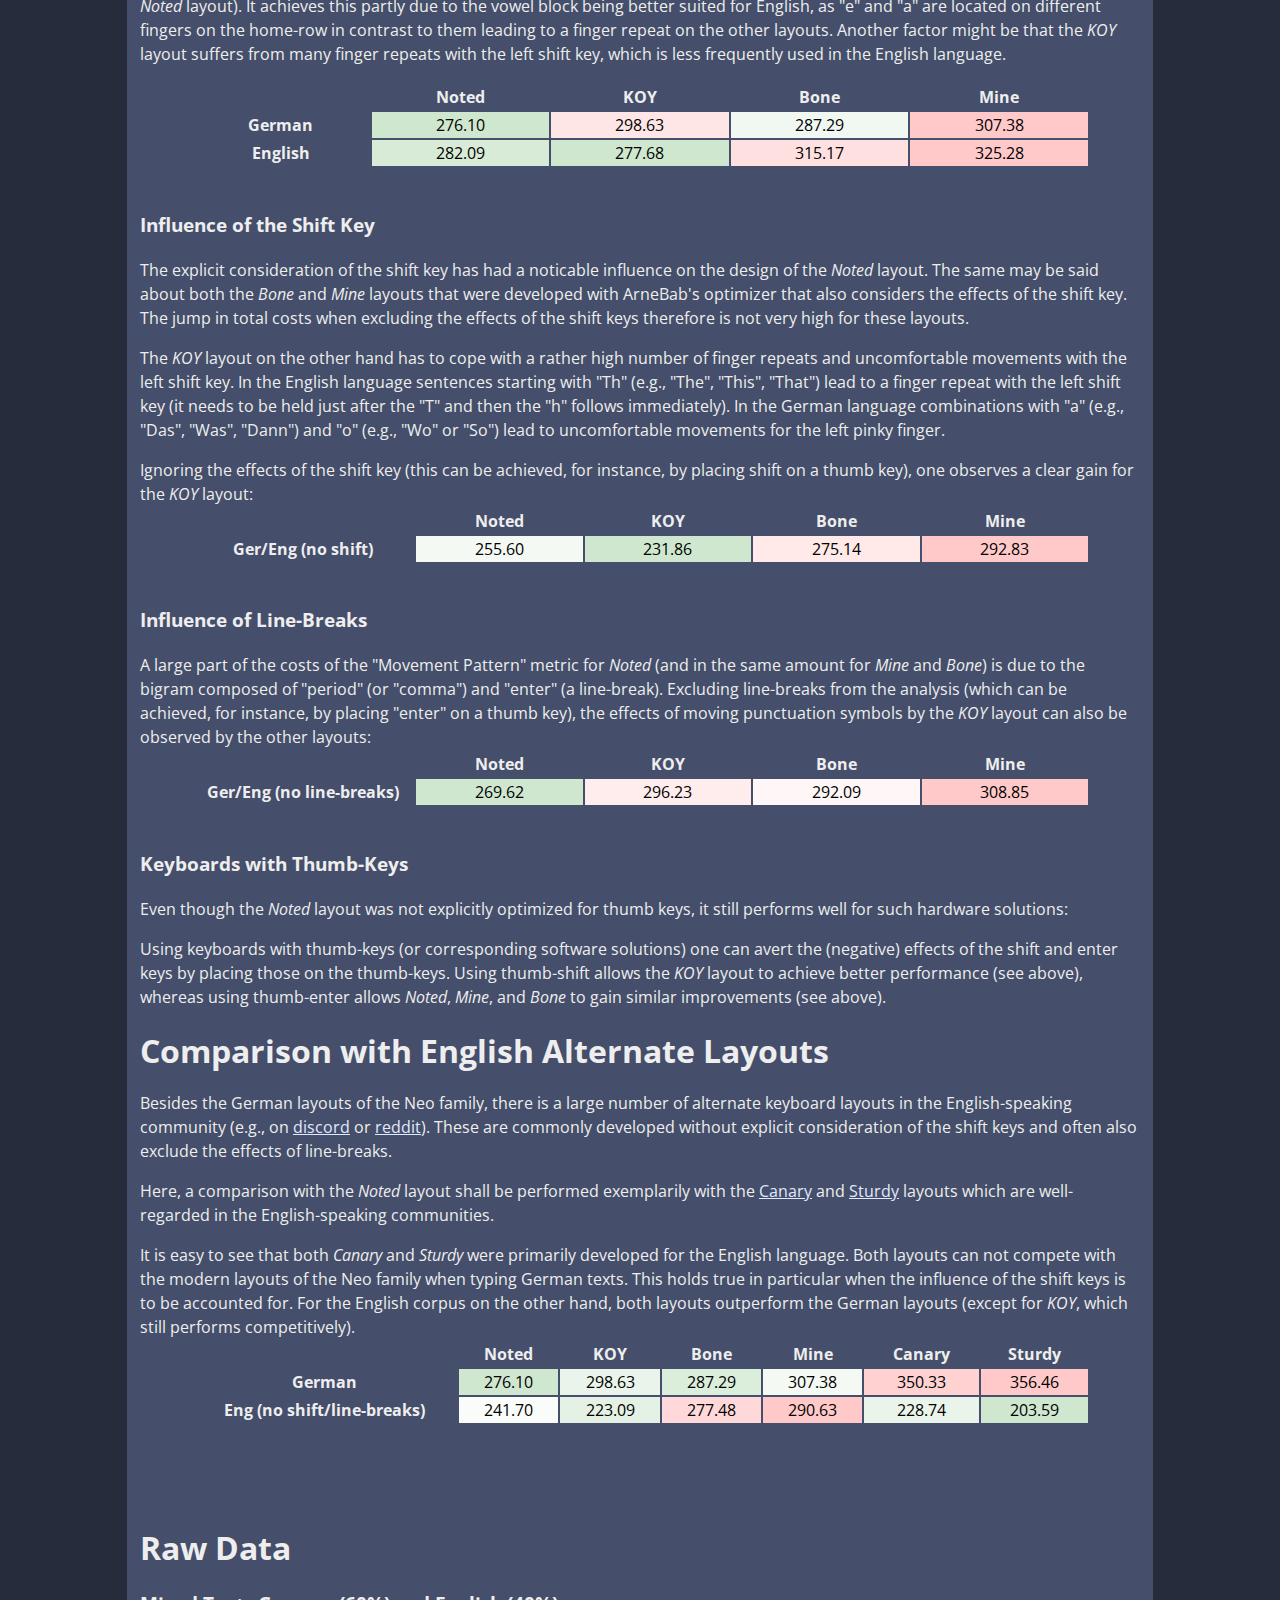
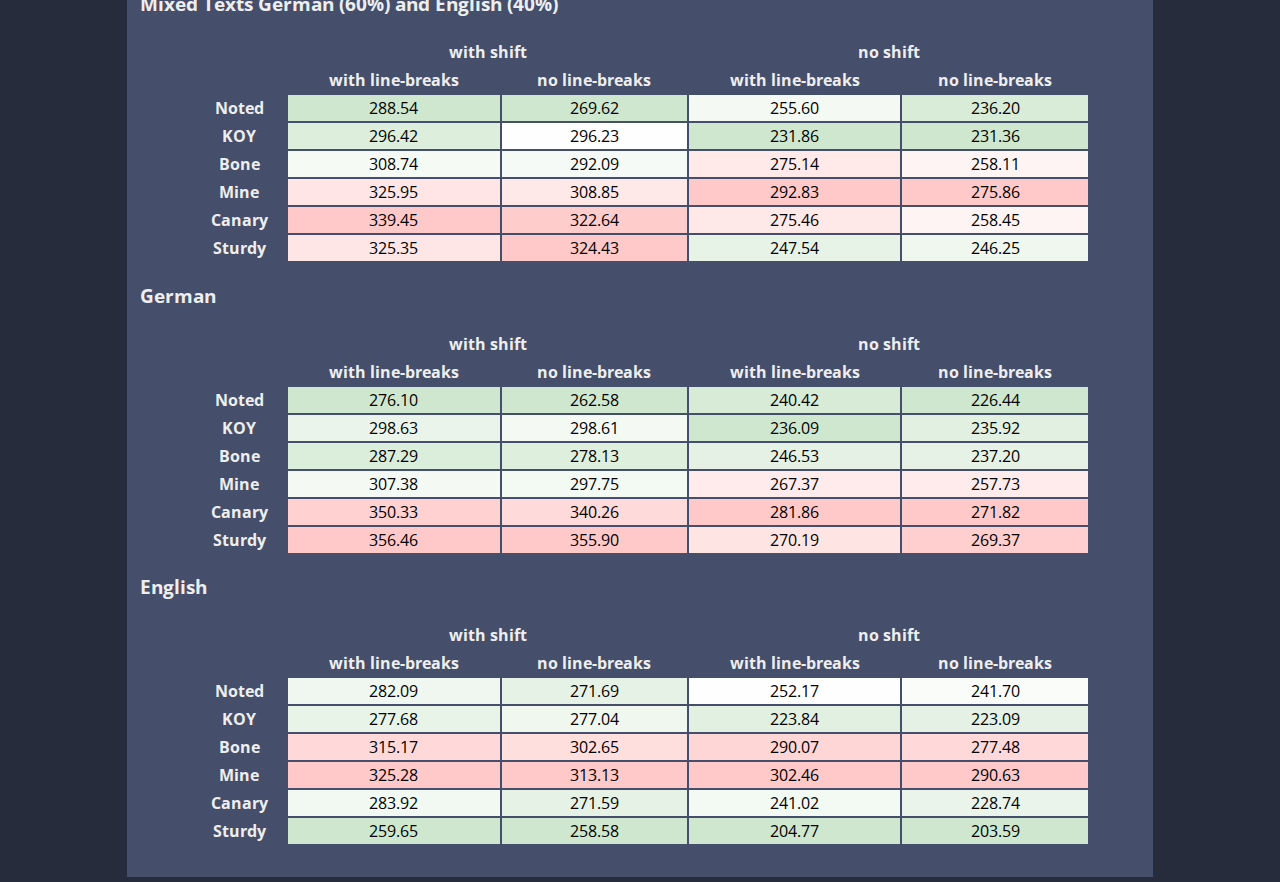
==== commit be9df3af: "fix: replace <p> tags with <div> and adjust div styling" ====
--- a/docs/index.html
+++ b/docs/index.html
@@ -49,7 +49,7 @@
   <article>
     <h2>Description</h2>
     <section>
-      <p>
+      <div>
         <em>Noted</em> is an alternate keyboard layout that aims to allow efficient and comfortable
         typing both in German and English.
         It is now a <a href="https://www.neo-layout.org/Layouts/noted/">member</a>
@@ -57,83 +57,82 @@
         keyboard layouts and aims to improve upon them. It shares the third and fourth layers with those
         layouts and updates the fifth and sixth layer according to the character ordering on the first layer
         (see <a href="https://github.com/dariogoetz/noted-layout/tree/main/images">here</a>).
-      </p>
-      <p>
+      </div>
+      <div>
         The design of the <em>Noted</em> layout was supported by a newly developed
         <a href="https://github.com/dariogoetz/keyboard_layout_optimizer">optimizer</a>
         based on a mixed-language corpus (60% German, 40% English).
-      </p>
+      </div>
     </section>
 
     <h2>Goals</h2>
     <section>
-      <p>
+      <div>
         The <em>Noted</em> layout's goal is to allow comfortable typing of German and English
         texts (in particular on ISO keyboards) by
-      <ul>
-        <li>placing frequent characters on well-reachable keys,</li>
-        <li>avoiding uncomfortable sequences of keys,</li>
-        <li>achieving a pleasant "rolling" typing rhythm (hand changes every two keys),</li>
-        <li>keeping the shortcut keys "cvxz" on the left hand and close to the Ctrl-key
-          (so that the right hand remains free to control the mouse),</li>
-        <li>keeping punctuation symbols ",." on the familiar (QWERTZ) positions,</li>
-        <li>properly accounting for the shift keys in the development of the layout
-          (shift keys are being held until the modified key is released).</li>
-      </ul>
-      </p>
-      <p>
+        <ul>
+          <li>placing frequent characters on well-reachable keys,</li>
+          <li>avoiding uncomfortable sequences of keys,</li>
+          <li>achieving a pleasant "rolling" typing rhythm (hand changes every two keys),</li>
+          <li>keeping the shortcut keys "cvxz" on the left hand and close to the Ctrl-key
+            (so that the right hand remains free to control the mouse),</li>
+          <li>keeping punctuation symbols ",." on the familiar (QWERTZ) positions,</li>
+          <li>properly accounting for the shift keys in the development of the layout
+            (shift keys are being held until the modified key is released).</li>
+        </ul>
+      </div>
+      <div>
         What "uncomfortaple sequence" and "pleasant typing rhythm" means, exactly, is often hard
         to define and in parts depends on personal preference.
         The <em>Noted</em> Layout considers a set of evaluation criteria, for instance the "number of finger repeats",
         that shall quantify these "soft" goals.
-      </p>
-      <p>
+      </div>
+      <div>
         These metrics and evaluation criteria are generally not new and were already employed
         in the development of multiple other keyboard layouts.
         For the <em>Noted</em> Layout, however, some of them were extended and further differentiated.
-      </p>
-      <p>
+      </div>
+      <div>
         The <em>Noted</em> layout tries to avoid finger repeats on weaker fingers (e.g., the pinky finger)
         more than on stronger fingers (e.g., the middle or index finger). Also, lateral finger repeats
         (for instance, of the index finger in the center column) shall rather be avoided than their vertical
         counterparts and finger repeats that curl the finger are (slightly) preferred over those that stretch
         the finger. Finally, repeats across multiple rows are worse than those across only one (or no) row.
-      </p>
-      <p>
+      </div>
+      <div>
         The evaluation of consecutive same-hand keypresses that are not finger repeats is differentiated
         by
-      <ul>
-        <li>which fingers are involved (for instance, a sequence from middle to index finger is to be
-          preferred over a sequence from middle to ring finger),</li>
-        <li>how many rows are crossed,</li>
-        <li>whether a press of a lower key on a short finger follows the press of a upper key on a long finger,</li>
-        <li>whether one of the keys draws the hand out of its home position.</li>
-      </ul>
-      </p>
-      <p>
+        <ul>
+          <li>which fingers are involved (for instance, a sequence from middle to index finger is to be
+            preferred over a sequence from middle to ring finger),</li>
+          <li>how many rows are crossed,</li>
+          <li>whether a press of a lower key on a short finger follows the press of a upper key on a long finger,</li>
+          <li>whether one of the keys draws the hand out of its home position.</li>
+        </ul>
+      </div>
+      <div>
         For the design of the <em>Noted</em> layout, a new
         <a href="https://github.com/dariogoetz/keyboard_layout_optimizer">keyboard layout optimizer</a> has been
         developed,
         which is based on the <a href="https://hg.sr.ht/~arnebab/evolve-keyboard-layout">optimizer of Arne
           Babenhauserheide (ArneBab)</a>
         that already contained variants of some of the metrics and was used for the design of the <em>Mine</em> layout.
-      </p>
+      </div>
     </section>
 
     <h2>Installation</h2>
     <section>
-      <p>
+      <div>
         For using the <em>Noted</em> layout in Windows, the usage of <a
           href="https://www.neo-layout.org/Einrichtung/reneo/">ReNeo</a>
         is recommended. A corresponding configuration file can be downloaded <a
           href="https://raw.githubusercontent.com/dariogoetz/noted-layout/main/reneo/layouts.json">here</a>.
-      </p>
-      <p>
+      </div>
+      <div>
         In Linux, the <em>Noted</em> layout is contained in the usual linux keyboard mapping package
         <a href="https://www.freedesktop.org/wiki/Software/XKeyboardConfig/">xkeyboard-config</a> starting version 2.44
         and is available on Ubuntu systems since mid 2024. For other systems, there is the option to add the <em>Noted</em>
-        layout to the xkeyboard-config directory (usually under
-        <pre>/usr/share/X11/xkb/symbols</pre>) and then activate it with <pre>setxkbmap noted</pre>. The corresponding
+        layout to the xkeyboard-config directory (usually under <pre>/usr/share/X11/xkb/symbols</pre>) and then activate it with <pre>setxkbmap noted</pre>. The corresponding
         configuration file can be found
         <a href="https://raw.githubusercontent.com/dariogoetz/noted-layout/main/xkb/noted">here</a>
         (for <em>xkeyboard-config</em> with versions earlier than 2.39,
@@ -144,16 +143,16 @@
 
         More details about the installation under Linux can be found on the <a
           href="https://www.neo-layout.org/Einrichtung/Linux/">page of the Neo project</a>.
-      </p>
-      <p>
+      </div>
+      <div>
         There exist no drivers for MacOS, currently.
-      </p>
-
-      <p>
+      </div>
+
+      <div>
         FreeBSD supports the <em>Noted</em> layout whether you are using X or the console (VT or syscons). Using X, 
         the Linux instructions mostly apply.
-      </p>
-      <p>
+      </div>
+      <div>
         Regarding usage on FreeBSD's console, the following is an excerpt from 
        <a href="https://www.neo-layout.org/Einrichtung/BSD/">Setup Neo > BSD Systems</a> (be mindful to replace 
        any mentions of neo.kbd with 
@@ -162,8 +161,8 @@
 
         As mentioned in the <strong>NOTE</strong>: <em>This driver is not intended as a complete replacement, however 
        it will make basic system administration possible using level 1–3 without switching to X.</em>
-      </p>
-      <p>
+      </div>
+      <div>
         For FreeBSD on the console, the <a href="https://github.com/dariogoetz/noted-layout/blob/main/kbd/noted.kbd">noted.kbd</a> 
         driver file must be loaded with the following commands:
         <ol>
@@ -176,7 +175,7 @@
            </li>
            <li>Then <pre>sysrc keymap="noted"</pre></li>
         </ol>
-      </p>
+      </div>
     </section>
 
     <h2>Heatmap</h2>
@@ -194,15 +193,15 @@
 
     <h2>Comparison with other German Layouts</h2>
     <section>
-      <p>
+      <div>
         Well-known representatives of alternate keyboard layouts for the German language on ISO keyboards are layouts of
         the Neo family:
         <em><a href="https://www.neo-layout.org/Layouts/neo/">Neo2</a></em>,
         <em><a href="https://www.neo-layout.org/Layouts/bone/">Bone</a></em>,
         <em><a href="https://www.neo-layout.org/Layouts/mine/">Mine</a></em>
         and <em><a href="http://www.adnw.de/index.php?n=Main.SeitlicheNachbaranschl%c3%a4ge">KOY</a></em>.
-      </p>
-      <p>
+      </div>
+      <div>
         Of those layouts, the <em>Noted</em> layout is most similar to the <em>Mine</em> Layout. It uses the same
         vowel block, the same positions for the shortcut keys "cvxz" and "h" and "k" on the right pinky.
         In contrast to <em>Mine</em>, the letter "s" is located on the left home-row instead of the "r". This
@@ -210,10 +209,10 @@
         is frequent in German.
         Furthermore, the consonants on the right hand are arranged differently to increase typing effort and avoid
         the notorious index finger "mpf" (appearing in German words such as "impfen" and "empfinden").
-      </p>
+      </div>
 
       <h3>Shortcuts and Punctuation</h3>
-      <p>
+      <div>
         Both <em>Mine</em> and <em>Neo2</em> place the shortcut keys "cvxz" on the left hand in reach of the Ctrl key.
         This allows using these shortcuts while leaving the right hand free to use the mouse.
         While the <em>Bone</em> layout puts the "x" on the left hand, it is located far from the Ctrl key.
@@ -221,91 +220,91 @@
         more cumbersome. Moreover, the locations of the keys for period and comma not the "usual" ones for the
         <em>KOY</em>
         layout.
-      </p>
+      </div>
 
       <h3>Performance</h3>
-      <p>
+      <div>
         The total cost evaluated by the optimizer is composed as the sum of costs from various metrics.
         The main metrics are
 
-      <ul>
-        <li><b>Key Costs</b>
-          <br>How frequent are easy to reach keys used?
-        </li>
-        <li><b>Finger Repeats</b>
-          <br>How often are keys used consecutively by the same finger?
-          This is weighted by the fingers' strengths and the direction of the movement.
-        </li>
-        <li><b>Movement Pattern</b>
-          <br>How often do "uncomfortable" sequences on the same hand appear?
-          Here, both the employed fingers (and their lengths) as well as the number of crossed rows play a role.
-        </li>
-      </ul>
-      Moreover, there is a series of secondary metrics that have a lesser impact on the overall result:
-      <ul>
-        <li><b>Finger Balance</b>
-          <br>Are the fingers appropriatedly loaded?
-        </li>
-        <li><b>Hand Balance</b>
-          <br>Are the hands equally loaded?
-        </li>
-        <li><b>No Handswitch after Unbalancing Key</b>
-          <br>The key following a key that draw the hand away from the home position should lie on the other hand.
-        </li>
-        <li><b>No Handswitch in Trigram</b>
-          <br>How often are three consecutive keys on the same hand used (and do they contain a direction change)?
-        </li>
-        <li><b>Irregularity</b>
-          <br>How often do two uncomfortable bigrams appear consecutively?
-        </li>
-        <li><b>Secondary Bigrams</b>
-          <br>How often are the first and third key of a trigram in an uncomfortable constellation?
-        </li>
-        <li><b>In- and Outward Rolls</b>
-          <br>How often is there exactly one change of hands in a trigram (this supports a pleasent "rolling" typing
-          rhythm)?
-        </li>
-      </ul>
-      </p>
+        <ul>
+          <li><b>Key Costs</b>
+            <br>How frequent are easy to reach keys used?
+          </li>
+          <li><b>Finger Repeats</b>
+            <br>How often are keys used consecutively by the same finger?
+            This is weighted by the fingers' strengths and the direction of the movement.
+          </li>
+          <li><b>Movement Pattern</b>
+            <br>How often do "uncomfortable" sequences on the same hand appear?
+            Here, both the employed fingers (and their lengths) as well as the number of crossed rows play a role.
+          </li>
+        </ul>
+        Moreover, there is a series of secondary metrics that have a lesser impact on the overall result:
+        <ul>
+          <li><b>Finger Balance</b>
+            <br>Are the fingers appropriatedly loaded?
+          </li>
+          <li><b>Hand Balance</b>
+            <br>Are the hands equally loaded?
+          </li>
+          <li><b>No Handswitch after Unbalancing Key</b>
+            <br>The key following a key that draw the hand away from the home position should lie on the other hand.
+          </li>
+          <li><b>No Handswitch in Trigram</b>
+            <br>How often are three consecutive keys on the same hand used (and do they contain a direction change)?
+          </li>
+          <li><b>Irregularity</b>
+            <br>How often do two uncomfortable bigrams appear consecutively?
+          </li>
+          <li><b>Secondary Bigrams</b>
+            <br>How often are the first and third key of a trigram in an uncomfortable constellation?
+          </li>
+          <li><b>In- and Outward Rolls</b>
+            <br>How often is there exactly one change of hands in a trigram (this supports a pleasent "rolling" typing
+            rhythm)?
+          </li>
+        </ul>
+      </div>
 
       <img src="assets/comparison_barchart_relative.png" alt="Comparison with modern layouts of the Neo family"
         width="90%" class="center" style="display:block; border-radius: 3px;" />
 
-      <p>
+      <div>
         Looking at the various optimization metrics for a German-English corpus, one notices first of all that the
         "modern"
         Layouts are able to strongly reduce the number of finger repeats with respect to their predecessor
         <em>Neo2</em>.
         The following analyses therefore exclude <em>Neo2</em> in order to prevent distorting the scales.
-      </p>
-      <p>
+      </div>
+      <div>
         The bar chart shows relative costs for the individual metrics with respect to the <em>Noted</em> layout.
         Positive values (bars pointing upwards) mean higher cost and therefore lower performance while negative values
         (bars pointing down)
         mean better performance. The <em>KOY</em> layout is depicted in orange color, <em>Bone</em> in magenta, and
         <em>Mine</em> in dark blue.
-      </p>
-      <p>
+      </div>
+      <div>
         Among the "modern" variants, the <em>Noted</em> layout achieves lowest costs with the two main metrics "Finger
         Repeats" and
         "Movement Pattern" (uncomfortable sequences on one hand).
-      </p>
-      <p>
+      </div>
+      <div>
         The <em>KOY</em> layout distributes most frequent letters better to well-reachable keys than the other layouts,
         while, however, compromising finger repeats and uncomfortable sequences on one hand (in large parts due to the
         shift key
         as will be seen below).
-      </p>
-      <p>
+      </div>
+      <div>
         The <em>KOY</em> layout has fewest trigrams without hand changes, the <em>Mine</em> layout has the most.
         The <em>Noted</em> layout lies between the two.
-      </p>
-      <p>
+      </div>
+      <div>
         Both the <em>Noted</em> and the <em>Bone</em> layouts roll equally to the inside and the outside.
         The <em>KOY</em> layout tends to roll inwards whereas the <em>Mine</em> layout rolls outwards.
         Many people favor inwards rolling movements, but this is certainly a point of personal preference.
-      </p>
-      <p>
+      </div>
+      <div>
         The overall result for the mixed-language German-Englisch corpus shows the following picture:
       <table class="center" style="width: 90%;">
         <thead>
@@ -332,22 +331,22 @@
         </tbody>
       </table>
       <br>
-      </p>
+      </div>
     </section>
 
     <h3>Performance in Pure German and English Corpora</h3>
     <section>
-      <p>
+      <div>
         Considering the analyses for pure German and English corpora, one observes that the <em>Noted</em> layout
         performs
         similarly well in both German and English with a slight preference for German.
-      </p>
-      <p>
+      </div>
+      <div>
         For the <em>Mine</em> layout and more clearly for the <em>Bone</em> layout, the tendency to German is stronger.
         This reaches so far that the <em>Bone</em> layout achieves better performance in German than the <em>KOY</em>
         layout.
-      </p>
-      <p>
+      </div>
+      <div>
         The <em>KOY</em> layout on the other hand shows better performance in the English corpus than in the German one
         (even better than the <em>Noted</em> layout).
         It achieves this partly due to the vowel block being better suited for English,
@@ -355,8 +354,8 @@
         on the other layouts.
         Another factor might be that the <em>KOY</em> layout suffers from many finger repeats with the left shift key,
         which is less frequently used in the English language.
-      </p>
-      <p>
+      </div>
+      <div>
       <table class="center" style="width: 90%;">
         <thead>
           <th class="blank" width="20%"> </th>
@@ -391,12 +390,12 @@
         </tbody>
       </table>
       <br>
-      </p>
+      </div>
     </section>
 
     <h3>Influence of the Shift Key</h3>
     <section>
-      <p>
+      <div>
         The explicit consideration of the shift key has had a noticable influence on the design of the <em>Noted</em>
         layout.
         The same may be said about both the <em>Bone</em> and <em>Mine</em> layouts that were developed with ArneBab's
@@ -404,8 +403,8 @@
         also considers the effects of the shift key.
         The jump in total costs when excluding the effects of the shift keys therefore is not very high for these
         layouts.
-      </p>
-      <p>
+      </div>
+      <div>
         The <em>KOY</em> layout on the other hand has to cope with a rather high number of finger repeats and
         uncomfortable movements
         with the left shift key. In the English language sentences starting with "Th" (e.g., "The", "This", "That") lead
@@ -415,8 +414,8 @@
         In the German language combinations with "a" (e.g., "Das", "Was", "Dann") and "o" (e.g., "Wo" or "So") lead to
         uncomfortable
         movements for the left pinky finger.
-      </p>
-      <p>
+      </div>
+      <div>
         Ignoring the effects of the shift key (this can be achieved, for instance, by placing shift on a thumb key),
         one observes a clear gain for the <em>KOY</em> layout:
       <table class="center" style="width: 90%;">
@@ -444,12 +443,12 @@
         </tbody>
       </table>
       <br>
-      </p>
+      </div>
     </section>
 
     <h3>Influence of Line-Breaks</h3>
     <section>
-      <p>
+      <div>
         A large part of the costs of the "Movement Pattern" metric for <em>Noted</em> (and in the same amount for
         <em>Mine</em> and <em>Bone</em>)
         is due to the bigram composed of "period" (or "comma") and "enter" (a line-break). Excluding line-breaks from
@@ -482,40 +481,40 @@
         </tbody>
       </table>
       <br>
-      </p>
+      </div>
     </section>
 
     <h3>Keyboards with Thumb-Keys</h3>
     <section>
-      <p>
+      <div>
         Even though the <em>Noted</em> layout was not explicitly optimized for thumb keys, it still performs
         well for such hardware solutions:
-      </p>
-      <p>
+      </div>
+      <div>
         Using keyboards with thumb-keys (or corresponding software solutions) one can avert the (negative) effects
         of the shift and enter keys by placing those on the thumb-keys.
         Using thumb-shift allows the <em>KOY</em> layout to achieve better performance (see above), whereas
         using thumb-enter allows <em>Noted</em>, <em>Mine</em>, and <em>Bone</em> to gain similar improvements (see
         above).
-      </p>
+      </div>
     </section>
 
     <h2>Comparison with English Alternate Layouts</h2>
     <section>
-      <p>
+      <div>
         Besides the German layouts of the Neo family, there is a large number of alternate keyboard layouts in
         the English-speaking community (e.g., on <a href="https://discord.gg/sxTV2G5Acg">discord</a>
         or <a href="https://www.reddit.com/r/KeyboardLayouts/">reddit</a>).
         These are commonly developed without explicit consideration of the shift keys and often also exclude
         the effects of line-breaks.
-      </p>
-      <p>
+      </div>
+      <div>
         Here, a comparison with the <em>Noted</em> layout shall be performed exemplarily with the
         <a href="https://github.com/Apsu/Canary">Canary</a>
         and <a href="https://o-x-e-y.github.io/layouts/sturdy/index.html">Sturdy</a>
         layouts which are well-regarded in the English-speaking communities.
-      </p>
-      <p>
+      </div>
+      <div>
         It is easy to see that both <em>Canary</em> and <em>Sturdy</em> were primarily developed for the English
         language.
         Both layouts can not compete with the modern layouts of the Neo family when typing German texts.
@@ -568,7 +567,7 @@
         </tbody>
       </table>
 
-      </p>
+      </div>
     </section>
 
 
--- a/docs/styles.css
+++ b/docs/styles.css
@@ -1,9 +1,14 @@
 html {
     background-color: #272C3D;
     font-family: Open Sans;
-    font-size: 1.1em;
+    font-size: 1em;
     line-height: 1.5;
     color: #EEE;
+}
+
+div {
+  margin-top: 16px;
+  margin-bottom: 16px;
 }
 
 .lang-link-box {
@@ -118,7 +123,7 @@
 pre {
   display: inline;
 }
-@media (max-width: 850px) {
+@media (max-width: 800px) {
   table {
     font-size: 0.75em;
   }
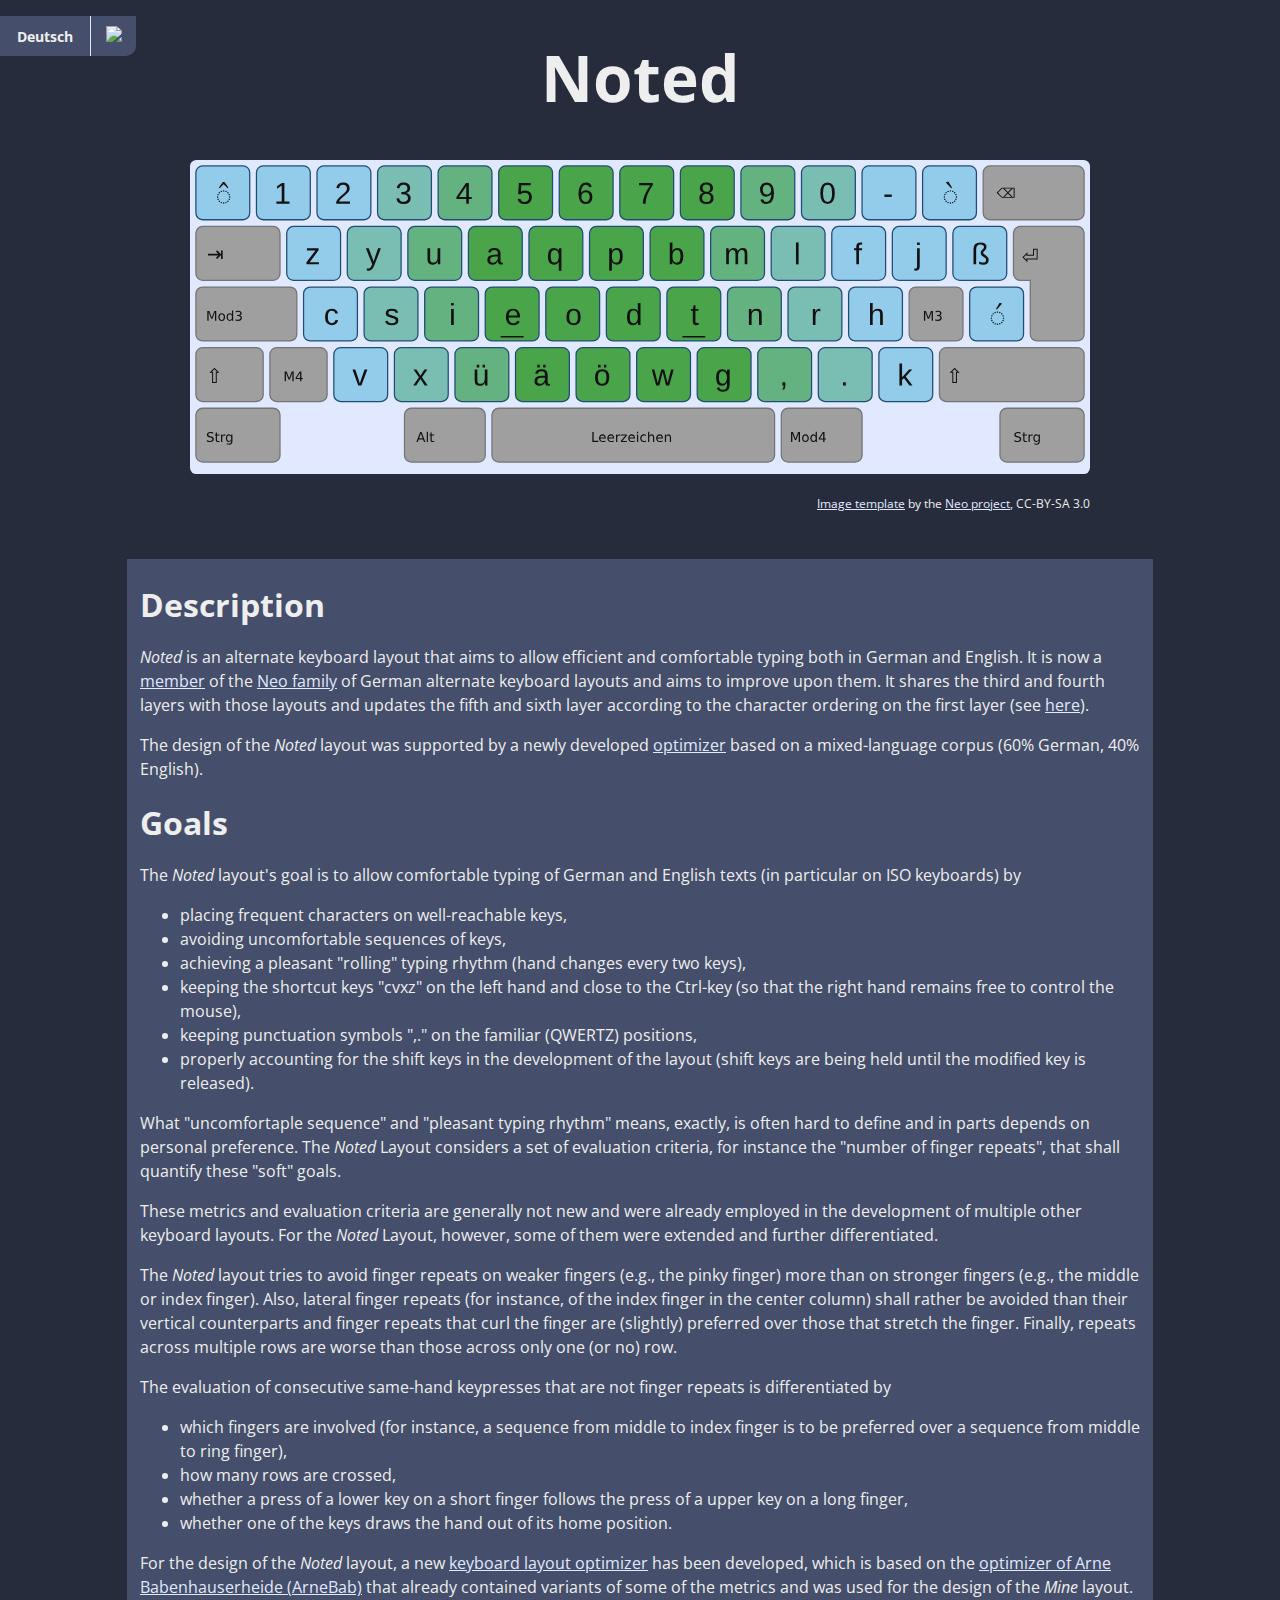
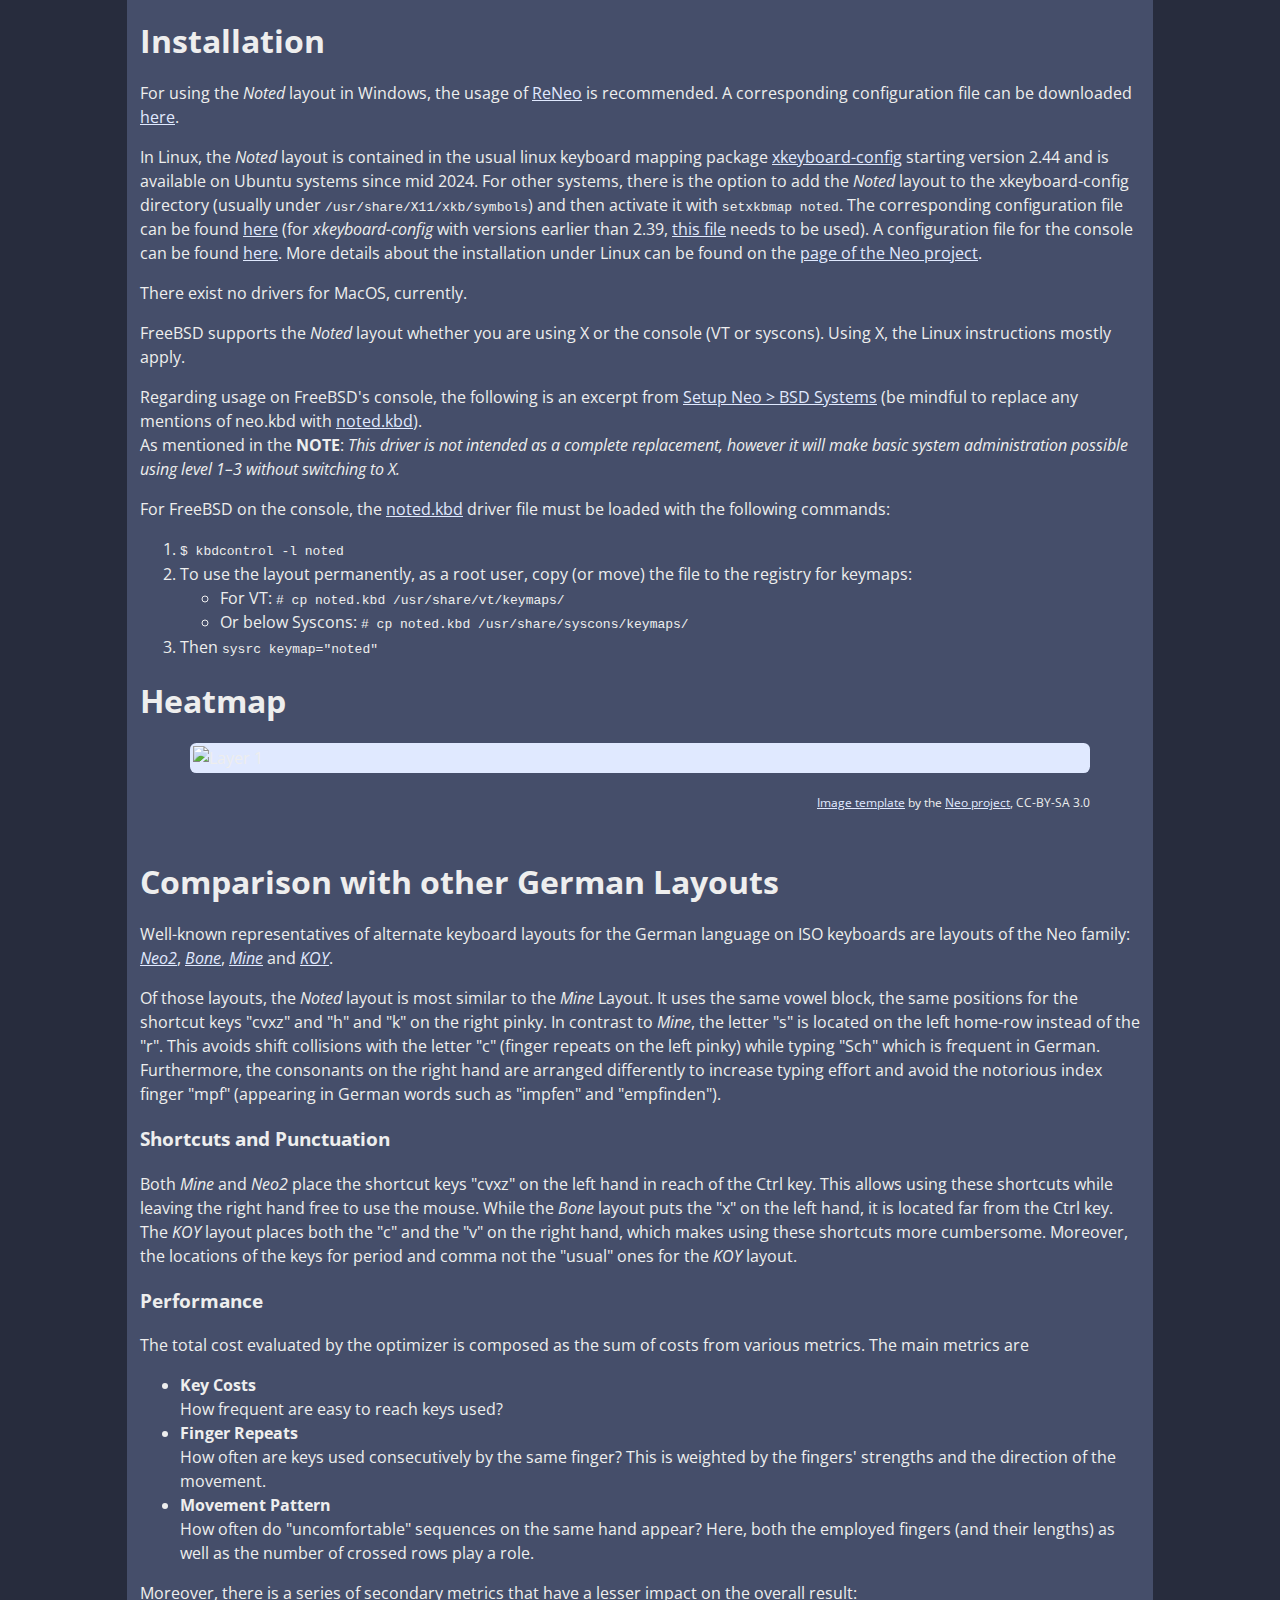
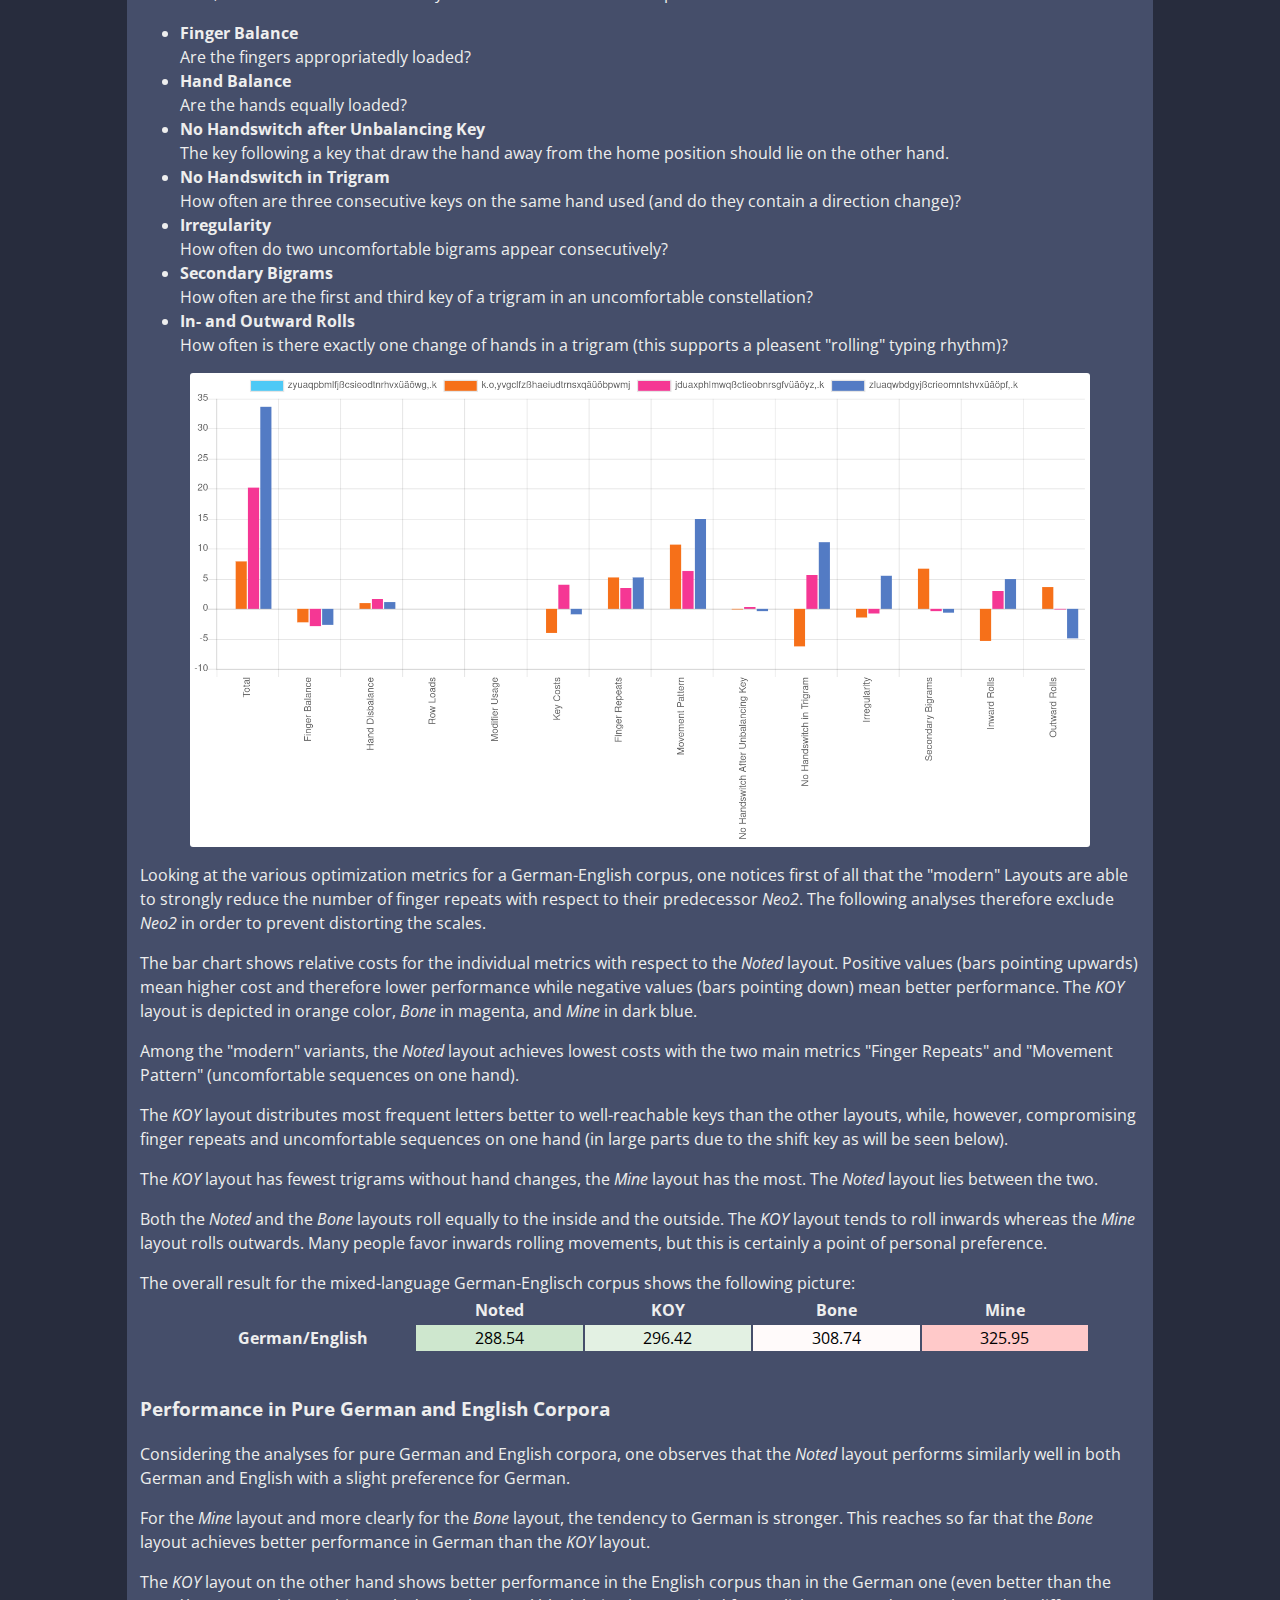
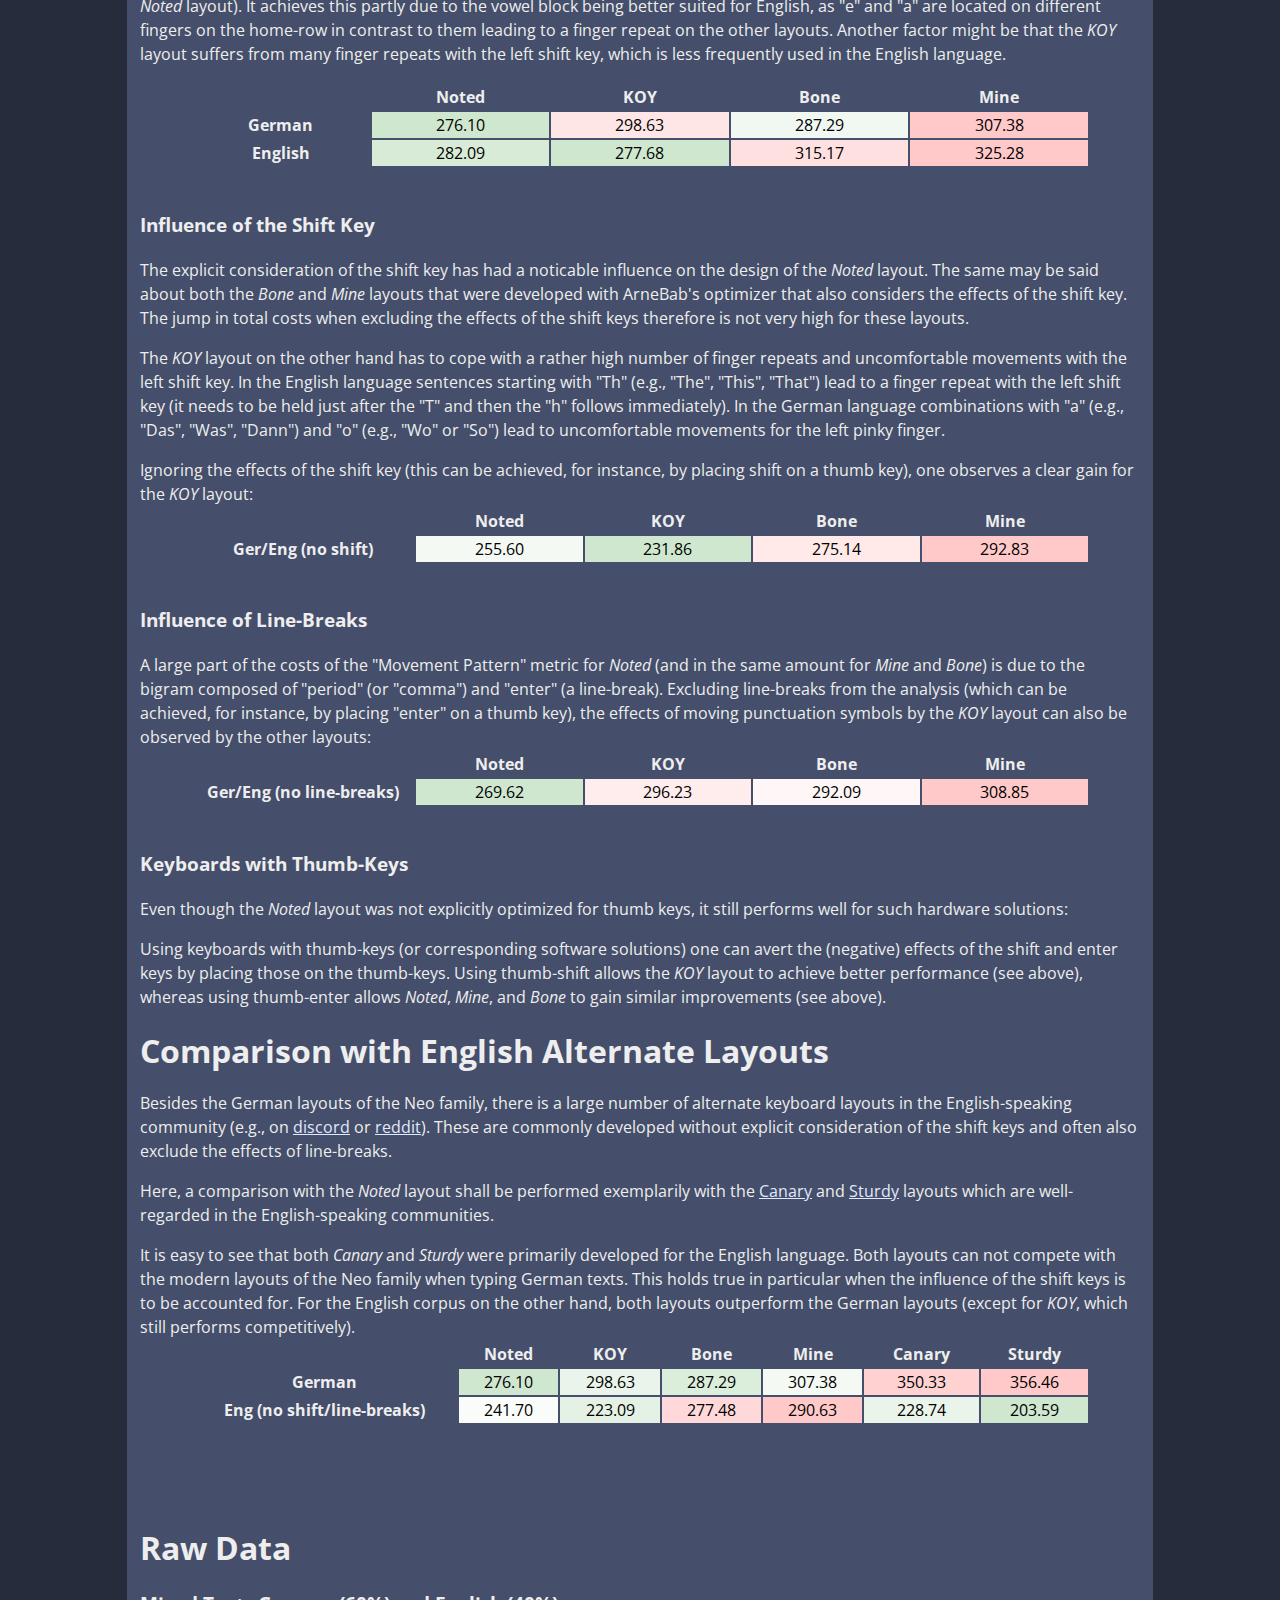
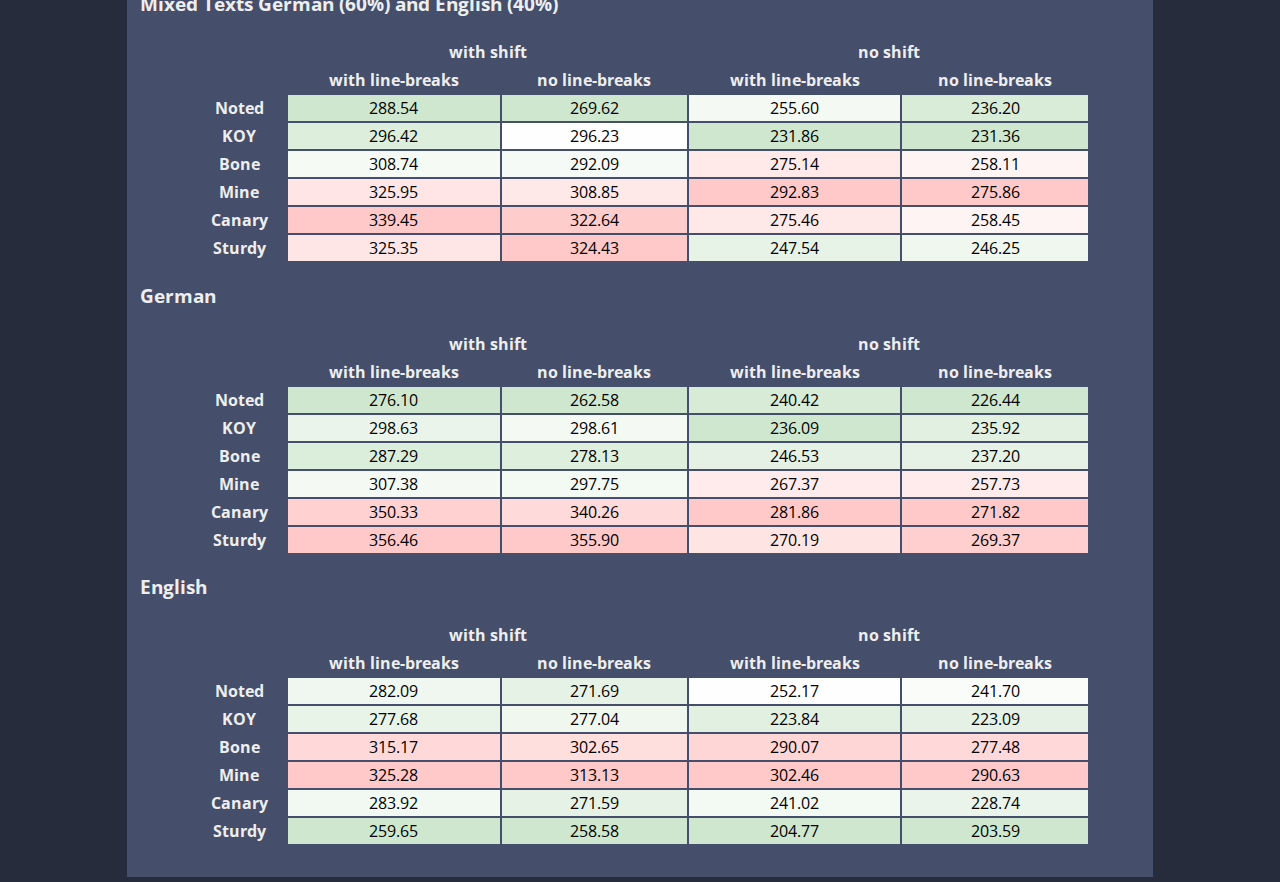
==== commit 19eeced4: "fix: remove excess period" ====
--- a/docs/index.html
+++ b/docs/index.html
@@ -156,7 +156,7 @@
         Regarding usage on FreeBSD's console, the following is an excerpt from 
        <a href="https://www.neo-layout.org/Einrichtung/BSD/">Setup Neo > BSD Systems</a> (be mindful to replace 
        any mentions of neo.kbd with 
-       <a href="https://github.com/dariogoetz/noted-layout/blob/main/kbd/noted.kbd">noted.kbd.</a>).
+       <a href="https://github.com/dariogoetz/noted-layout/blob/main/kbd/noted.kbd">noted.kbd</a>).
        <br>
 
         As mentioned in the <strong>NOTE</strong>: <em>This driver is not intended as a complete replacement, however 
